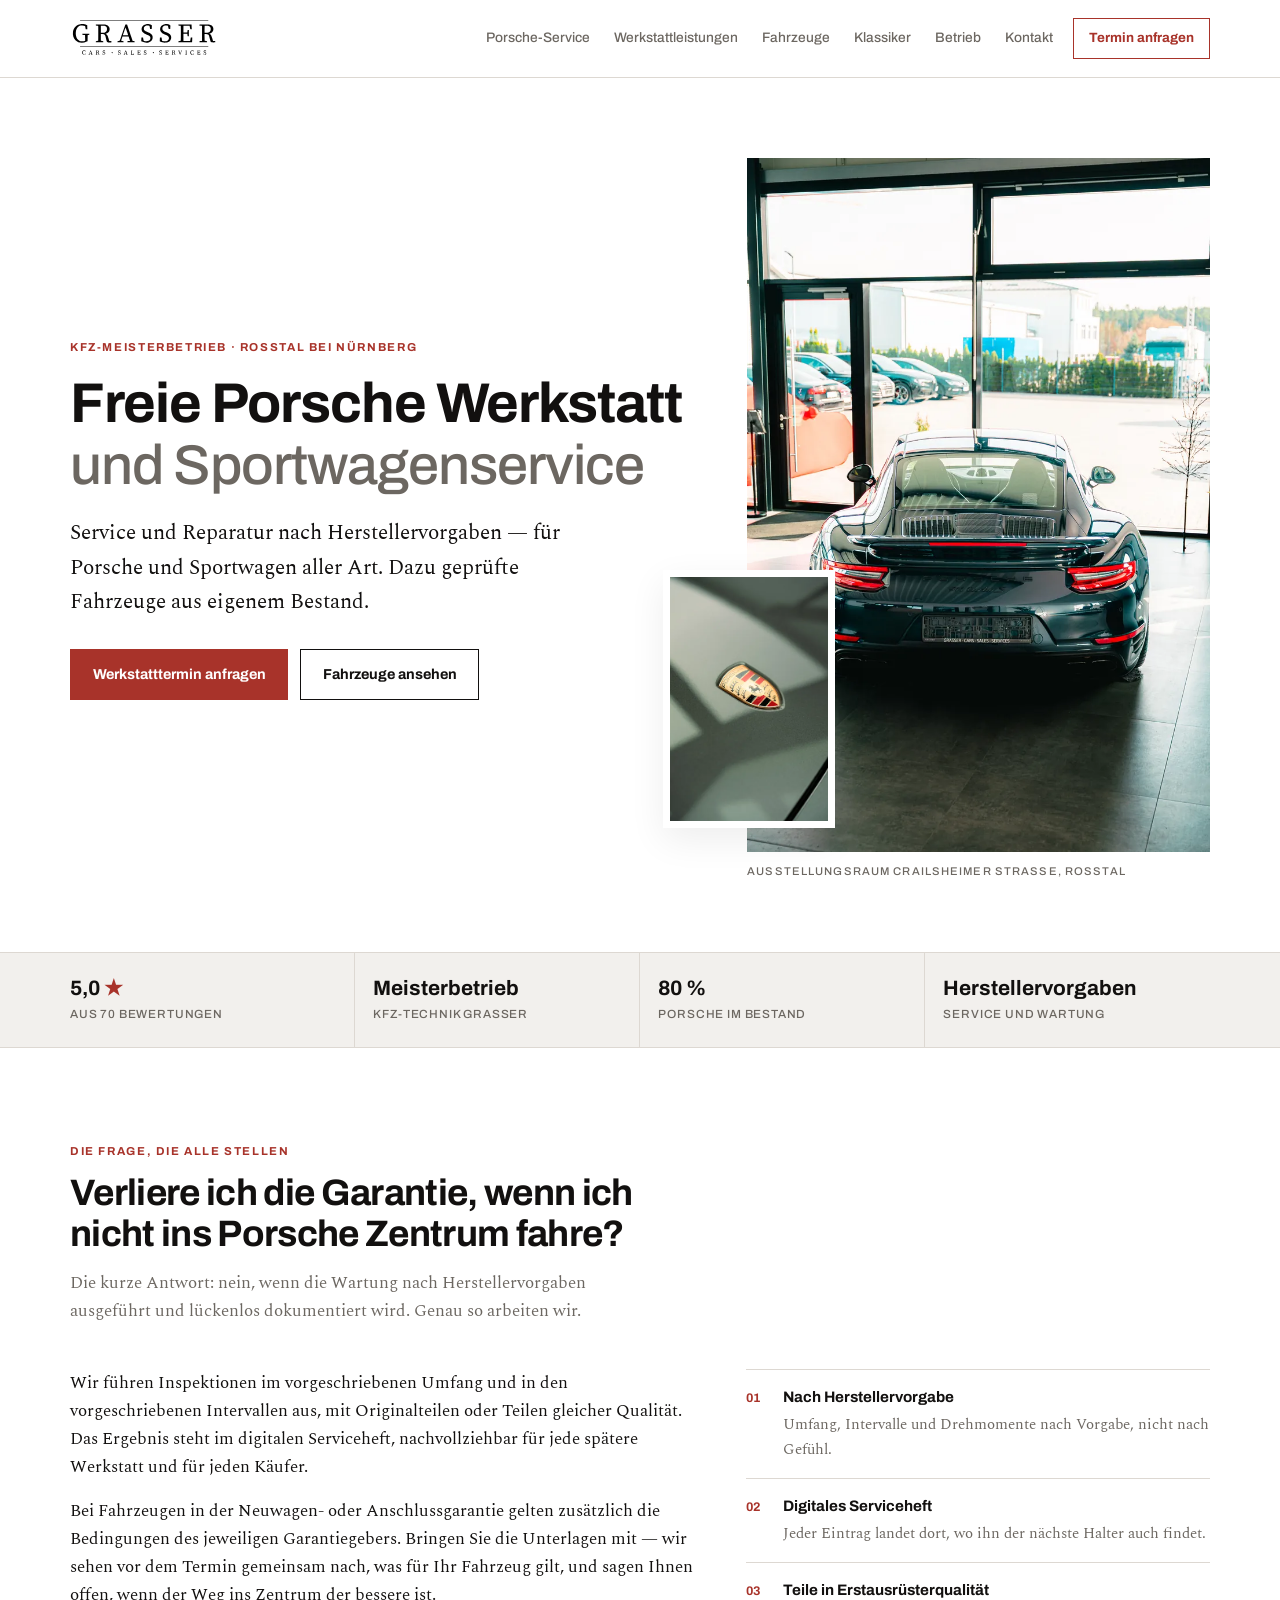
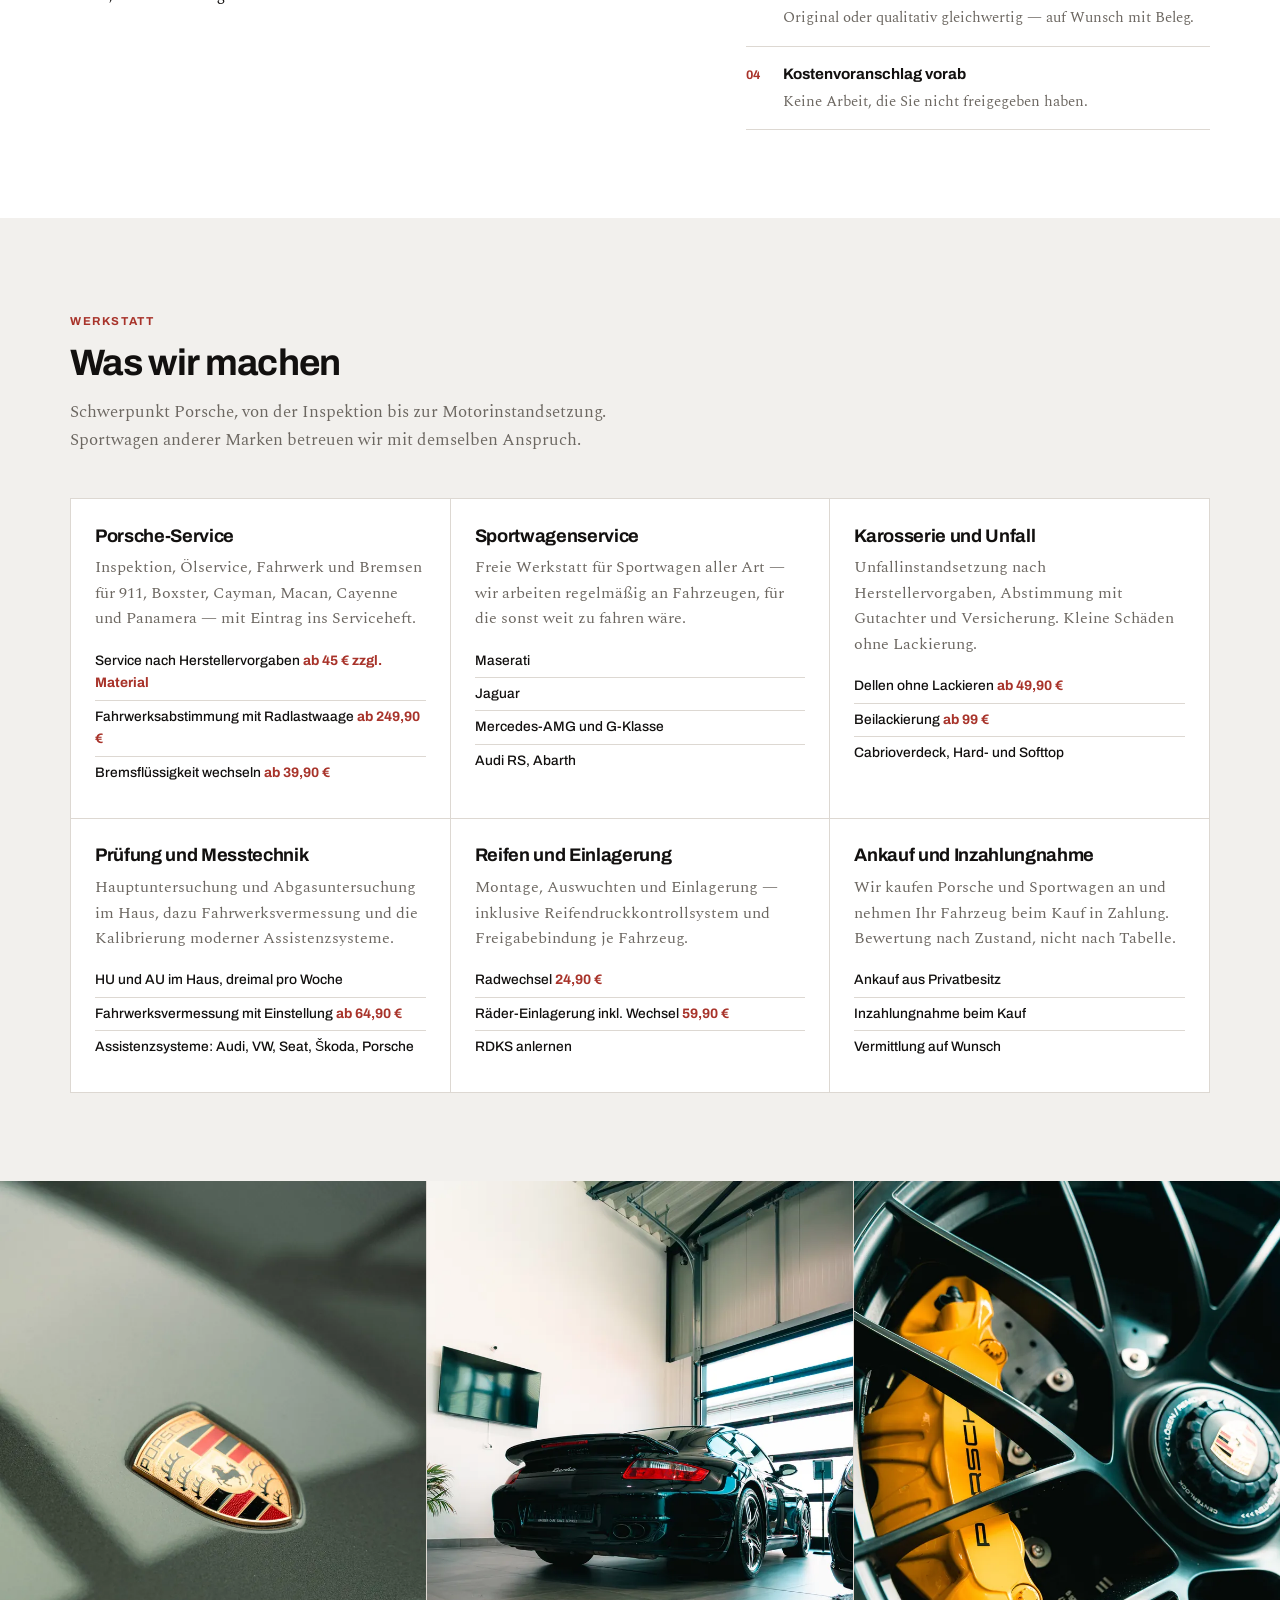
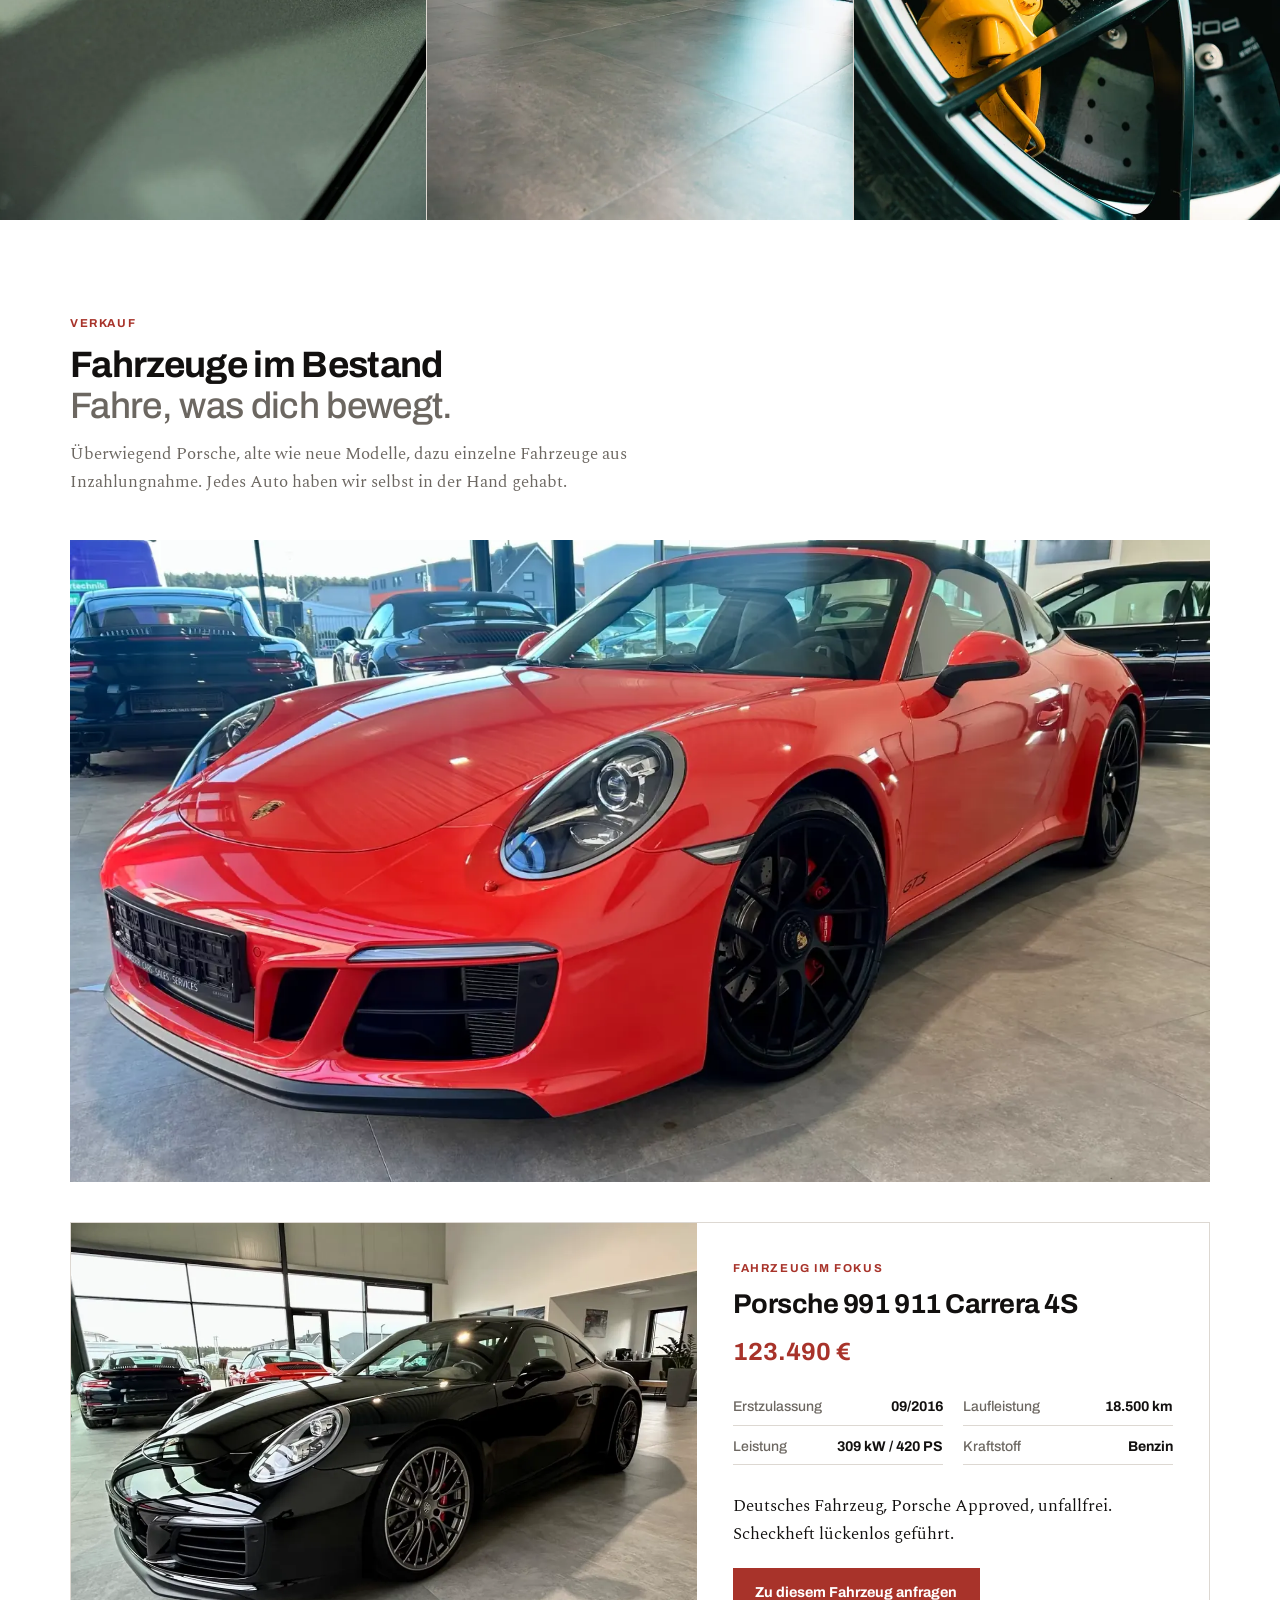
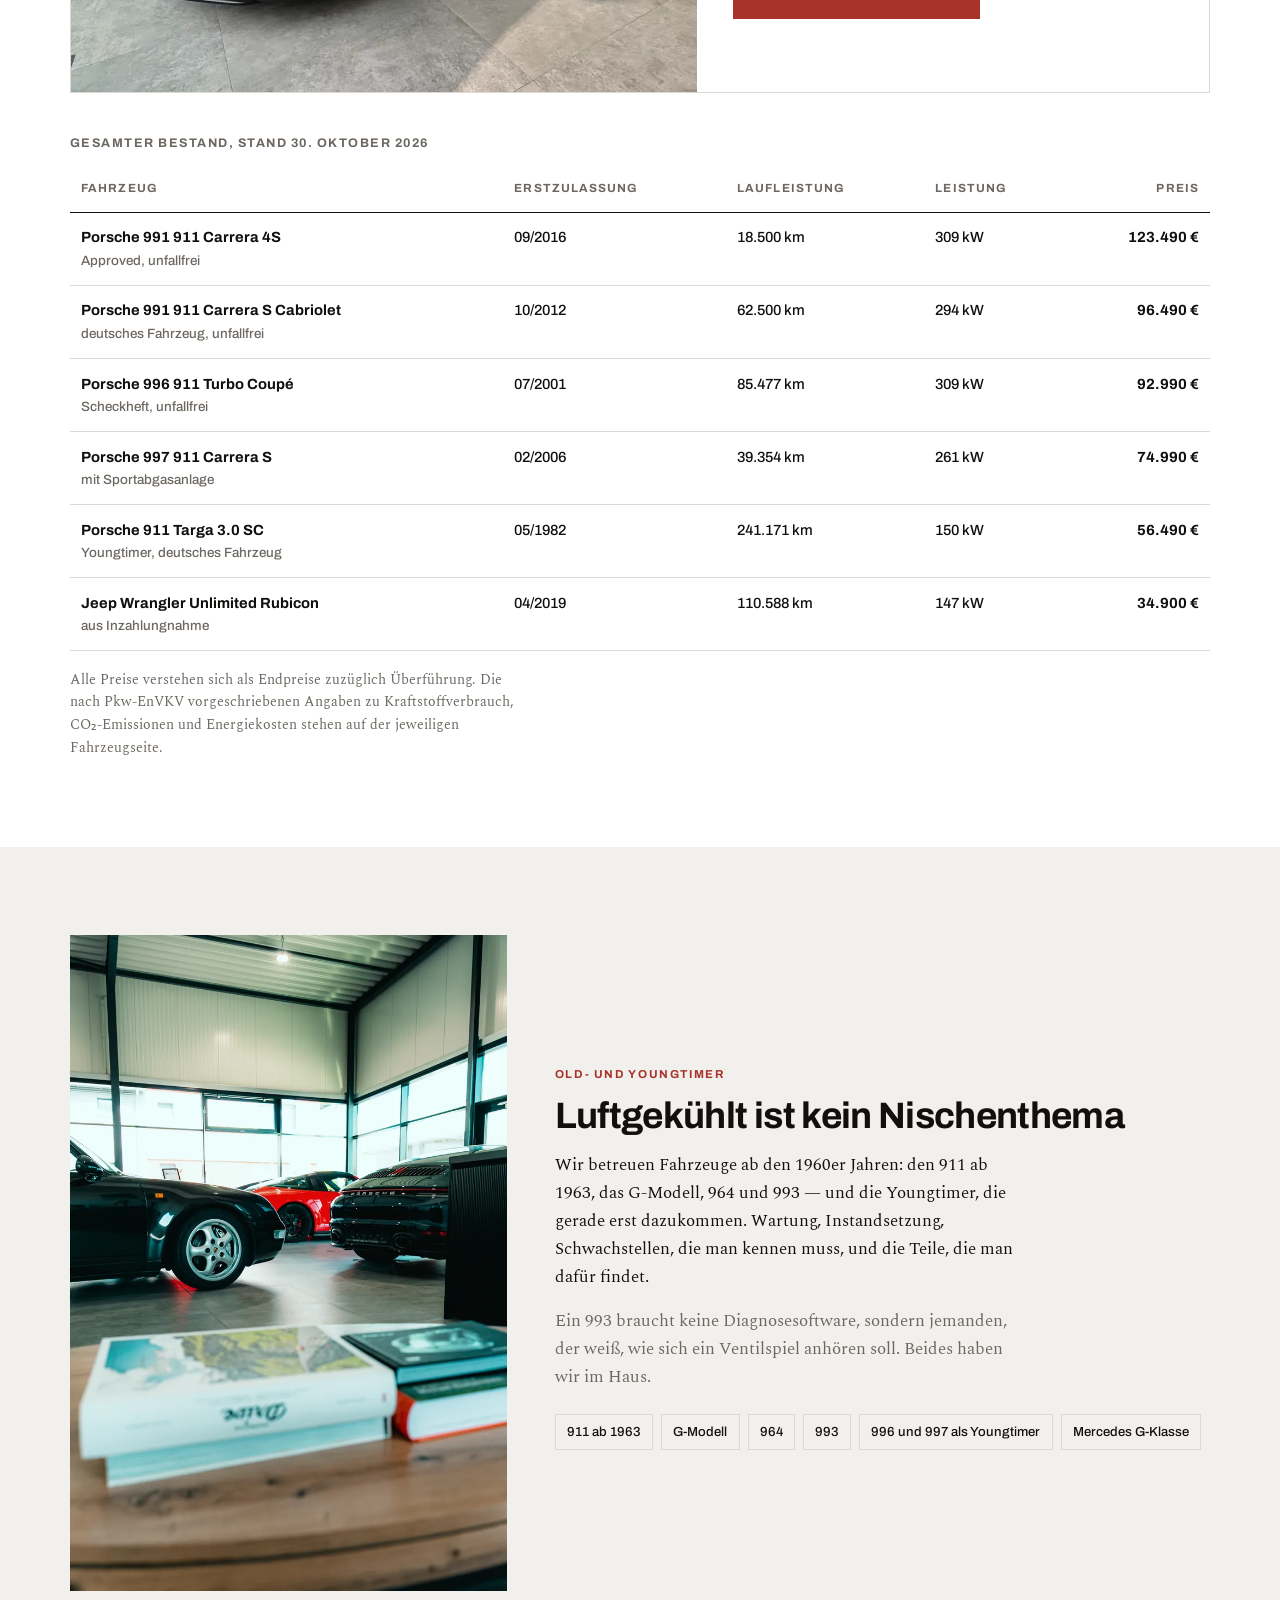
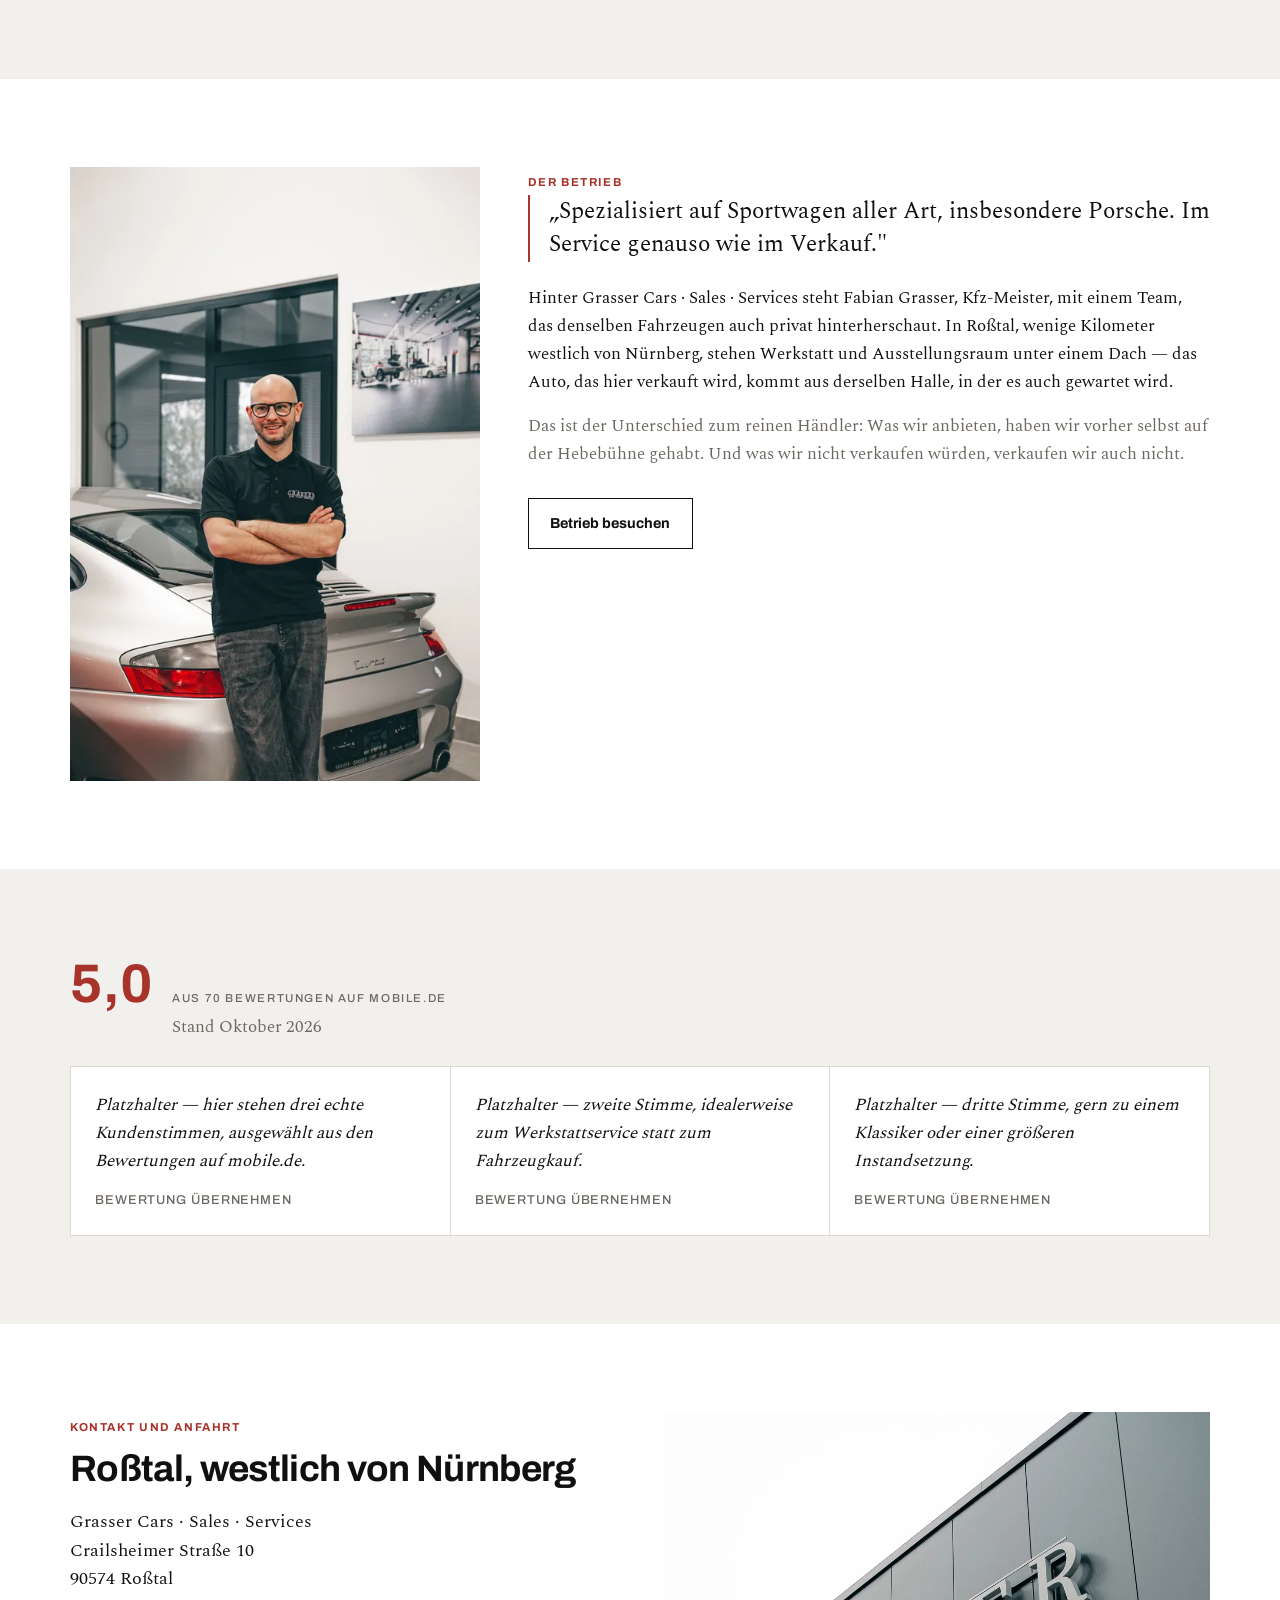
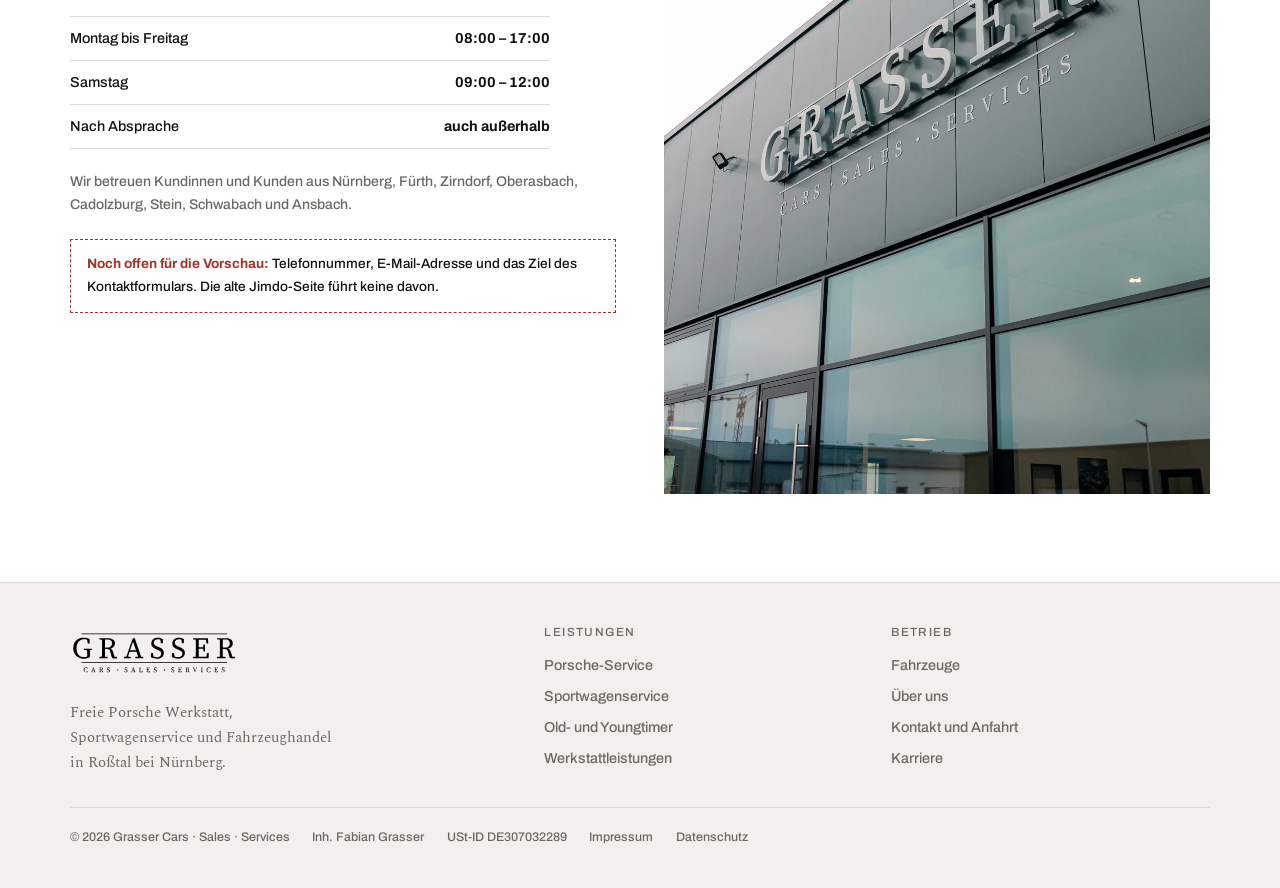
==== relaunch/index.html @ 21104ab7 "feat(relaunch): Startseite und Werkstattleistungen mit Fotos vom neuen Standort Erstmals versioniert" ====
<!doctype html>
<html lang="de">
<head>
<meta charset="utf-8">
<meta name="viewport" content="width=device-width, initial-scale=1, viewport-fit=cover">
<title>Freie Porsche Werkstatt &amp; Sportwagenservice in Roßtal bei Nürnberg | Grasser Cars</title>
<meta name="description" content="Freie Porsche Werkstatt und Sportwagenservice nach Herstellervorgaben in Roßtal bei Nürnberg. HU und AU im Haus, Fahrwerksabstimmung mit Radlastwaage, dazu Porsche aus eigenem Bestand.">
<link rel="canonical" href="https://www.kfz-grasser.de/">
<link rel="preload" as="image" href="img/porsche-911-showroom-tor-rosstal-1200.webp" imagesrcset="img/porsche-911-showroom-tor-rosstal-800.webp 800w, img/porsche-911-showroom-tor-rosstal-1200.webp 1200w" imagesizes="(max-width:899px) 100vw, 42vw" fetchpriority="high">
<meta property="og:type" content="website">
<meta property="og:locale" content="de_DE">
<meta property="og:url" content="https://www.kfz-grasser.de/">
<meta property="og:site_name" content="Grasser Cars · Sales · Services">
<meta property="og:title" content="Freie Porsche Werkstatt &amp; Sportwagenservice in Roßtal bei Nürnberg | Grasser Cars">
<meta property="og:description" content="Freie Porsche Werkstatt und Sportwagenservice nach Herstellervorgaben in Roßtal bei Nürnberg. HU und AU im Haus, Fahrwerksabstimmung mit Radlastwaage, dazu Porsche aus eigenem Bestand.">
<meta property="og:image" content="https://www.kfz-grasser.de/img/og-grasser-cars.jpg">
<meta property="og:image:width" content="1200">
<meta property="og:image:height" content="630">
<meta property="og:image:alt" content="Betriebsgebäude von Grasser Cars Sales Services in Roßtal bei Nürnberg">
<meta name="twitter:card" content="summary_large_image">
<meta name="theme-color" content="#12100F">
<link rel="stylesheet" href="assets/stil.css">
</head>
<body>


<a class="sprung" href="#start">Zum Inhalt springen</a>

<header class="kopf">
  <div class="innen">
    <a class="marke" href="#start" aria-label="Grasser Cars Sales Services, zum Seitenanfang">
      <img src="img/logo-grasser.svg" width="1708" height="632" alt="" aria-hidden="true">
    </a>
    <nav class="hauptnav" aria-label="Hauptnavigation">
      <a href="#porsche-service">Porsche-Service</a>
      <a href="werkstattleistungen.html">Werkstattleistungen</a>
      <a href="#fahrzeuge">Fahrzeuge</a>
      <a href="#klassiker">Klassiker</a>
      <a href="#betrieb">Betrieb</a>
      <a href="#kontakt">Kontakt</a>
    </nav>
    <a class="ruf" href="#kontakt">Termin anfragen</a>
  </div>
</header>

<main id="start">

  <section class="auftakt bahn">
    <div class="innen">
      <div class="auftakt-raster">
        <div class="auftakt-text">
          <span class="eyebrow">Kfz-Meisterbetrieb · Roßtal bei Nürnberg</span>
          <h1>Freie Porsche Werkstatt<span class="hell">und Sportwagenservice</span></h1>
          <p class="lede">Service und Reparatur nach Herstellervorgaben — für Porsche und Sportwagen aller Art. Dazu geprüfte Fahrzeuge aus eigenem Bestand.</p>
          <div class="cta-reihe">
            <a class="knopf" href="#kontakt">Werkstatttermin anfragen</a>
            <a class="knopf zweit" href="#fahrzeuge">Fahrzeuge ansehen</a>
          </div>
        </div>
        <figure class="auftakt-bild" style="margin:0">
          <img src="img/porsche-911-showroom-tor-rosstal-1200.webp"
               srcset="img/porsche-911-showroom-tor-rosstal-800.webp 800w, img/porsche-911-showroom-tor-rosstal-1200.webp 1200w"
               sizes="(max-width:899px) 100vw, 42vw" width="1200" height="1797" fetchpriority="high" decoding="async"
               alt="Schwarzer Porsche 911 im Ausstellungsraum von Grasser Cars in Roßtal, Blick durch das geöffnete Hallentor ins Freie">
          <img class="zweitbild" src="img/porsche-wappen-detail-400.webp" width="400" height="599" decoding="async"
               alt="Porsche Wappen auf der Motorhaube eines grauen Elfers">
          <figcaption class="bildnote">Ausstellungsraum Crailsheimer Straße, Roßtal</figcaption>
        </figure>
      </div>
    </div>
    <div class="leiste">
      <div class="innen">
        <div class="leiste-feld"><div class="leiste-wert zahl">5,0 <span class="stern" aria-hidden="true">★</span></div><div class="leiste-bez">aus 70 Bewertungen</div></div>
        <div class="leiste-feld"><div class="leiste-wert">Meister&shy;betrieb</div><div class="leiste-bez">Kfz-Technik Grasser</div></div>
        <div class="leiste-feld"><div class="leiste-wert zahl">80 %</div><div class="leiste-bez">Porsche im Bestand</div></div>
        <div class="leiste-feld"><div class="leiste-wert">Hersteller&shy;vorgaben</div><div class="leiste-bez">Service und Wartung</div></div>
      </div>
    </div>
  </section>

  <section class="block" id="porsche-service">
    <div class="innen">
      <div class="kopfzeile">
        <span class="eyebrow">Die Frage, die alle stellen</span>
        <h2>Verliere ich die Garantie, wenn ich nicht ins Porsche Zentrum fahre?</h2>
        <p>Die kurze Antwort: nein, wenn die Wartung nach Herstellervorgaben ausgeführt und lückenlos dokumentiert wird. Genau so arbeiten wir.</p>
      </div>
      <div class="garantie">
        <div class="garantie-text">
          <p>Wir führen Inspektionen im vorgeschriebenen Umfang und in den vorgeschriebenen Intervallen aus, mit Originalteilen oder Teilen gleicher Qualität. Das Ergebnis steht im digitalen Serviceheft, nachvollziehbar für jede spätere Werkstatt und für jeden Käufer.</p>
          <p>Bei Fahrzeugen in der Neuwagen- oder Anschlussgarantie gelten zusätzlich die Bedingungen des jeweiligen Garantiegebers. Bringen Sie die Unterlagen mit — wir sehen vor dem Termin gemeinsam nach, was für Ihr Fahrzeug gilt, und sagen Ihnen offen, wenn der Weg ins Zentrum der bessere ist.</p>
        </div>
        <ul class="beleg">
          <li><span class="nr">01</span><div><b>Nach Herstellervorgabe</b><p>Umfang, Intervalle und Drehmomente nach Vorgabe, nicht nach Gefühl.</p></div></li>
          <li><span class="nr">02</span><div><b>Digitales Serviceheft</b><p>Jeder Eintrag landet dort, wo ihn der nächste Halter auch findet.</p></div></li>
          <li><span class="nr">03</span><div><b>Teile in Erstausrüsterqualität</b><p>Original oder qualitativ gleichwertig — auf Wunsch mit Beleg.</p></div></li>
          <li><span class="nr">04</span><div><b>Kostenvoranschlag vorab</b><p>Keine Arbeit, die Sie nicht freigegeben haben.</p></div></li>
        </ul>
      </div>
    </div>
  </section>

  <section class="block warm" id="leistungen">
    <div class="innen">
      <div class="kopfzeile">
        <span class="eyebrow">Werkstatt</span>
        <h2>Was wir machen</h2>
        <p>Schwerpunkt Porsche, von der Inspektion bis zur Motorinstandsetzung. Sportwagen anderer Marken betreuen wir mit demselben Anspruch.</p>
      </div>
      <div class="leistungen">
        <article class="karte">
          <h3>Porsche-Service</h3>
          <p>Inspektion, Ölservice, Fahrwerk und Bremsen für 911, Boxster, Cayman, Macan, Cayenne und Panamera — mit Eintrag ins Serviceheft.</p>
          <ul>
            <li>Service nach Herstellervorgaben <span class="preis">ab 45 € zzgl. Material</span></li>
            <li>Fahrwerksabstimmung mit Radlastwaage <span class="preis">ab 249,90 €</span></li>
            <li>Bremsflüssigkeit wechseln <span class="preis">ab 39,90 €</span></li>
          </ul>
        </article>
        <article class="karte">
          <h3>Sportwagenservice</h3>
          <p>Freie Werkstatt für Sportwagen aller Art — wir arbeiten regelmäßig an Fahrzeugen, für die sonst weit zu fahren wäre.</p>
          <ul>
            <li>Maserati</li>
            <li>Jaguar</li>
            <li>Mercedes-AMG und G-Klasse</li>
            <li>Audi RS, Abarth</li>
          </ul>
        </article>
        <article class="karte">
          <h3>Karosserie und Unfall</h3>
          <p>Unfallinstandsetzung nach Herstellervorgaben, Abstimmung mit Gutachter und Versicherung. Kleine Schäden ohne Lackierung.</p>
          <ul>
            <li>Dellen ohne Lackieren <span class="preis">ab 49,90 €</span></li>
            <li>Beilackierung <span class="preis">ab 99 €</span></li>
            <li>Cabrioverdeck, Hard- und Softtop</li>
          </ul>
        </article>
        <article class="karte">
          <h3>Prüfung und Messtechnik</h3>
          <p>Hauptuntersuchung und Abgasuntersuchung im Haus, dazu Fahrwerksvermessung und die Kalibrierung moderner Assistenzsysteme.</p>
          <ul>
            <li>HU und AU im Haus, dreimal pro Woche</li>
            <li>Fahrwerksvermessung mit Einstellung <span class="preis">ab 64,90 €</span></li>
            <li>Assistenzsysteme: Audi, VW, Seat, Škoda, Porsche</li>
          </ul>
        </article>
        <article class="karte">
          <h3>Reifen und Einlagerung</h3>
          <p>Montage, Auswuchten und Einlagerung — inklusive Reifendruckkontrollsystem und Freigabebindung je Fahrzeug.</p>
          <ul>
            <li>Radwechsel <span class="preis">24,90 €</span></li>
            <li>Räder-Einlagerung inkl. Wechsel <span class="preis">59,90 €</span></li>
            <li>RDKS anlernen</li>
          </ul>
        </article>
        <article class="karte">
          <h3>Ankauf und Inzahlungnahme</h3>
          <p>Wir kaufen Porsche und Sportwagen an und nehmen Ihr Fahrzeug beim Kauf in Zahlung. Bewertung nach Zustand, nicht nach Tabelle.</p>
          <ul>
            <li>Ankauf aus Privatbesitz</li>
            <li>Inzahlungnahme beim Kauf</li>
            <li>Vermittlung auf Wunsch</li>
          </ul>
        </article>
      </div>
    </div>
  </section>

  <section class="bildband" aria-label="Eindrücke aus dem Betrieb">
    <figure>
      <img src="img/porsche-wappen-detail-800.webp"
           srcset="img/porsche-wappen-detail-400.webp 400w, img/porsche-wappen-detail-800.webp 800w"
           sizes="(max-width:760px) 100vw, 33vw" width="800" height="1198" loading="lazy" decoding="async"
           alt="Porsche Wappen auf der Motorhaube eines grauen Elfers">
    </figure>
    <figure class="mitte">
      <img src="img/porsche-997-turbo-halle-rosstal-800.webp"
           srcset="img/porsche-997-turbo-halle-rosstal-400.webp 400w, img/porsche-997-turbo-halle-rosstal-800.webp 800w"
           sizes="(max-width:760px) 100vw, 34vw" width="800" height="1198" loading="lazy" decoding="async"
           alt="Schwarzer Porsche 997 Turbo von hinten in der Halle von Grasser Cars in Roßtal">
    </figure>
    <figure>
      <img src="img/porsche-keramikbremse-zentralverschluss-800.webp"
           srcset="img/porsche-keramikbremse-zentralverschluss-400.webp 400w, img/porsche-keramikbremse-zentralverschluss-800.webp 800w"
           sizes="(max-width:760px) 100vw, 33vw" width="800" height="1198" loading="lazy" decoding="async"
           alt="Gelber Porsche Keramikbremssattel hinter einer Leichtmetallfelge mit Zentralverschluss">
    </figure>
  </section>

  <section class="block" id="fahrzeuge">
    <div class="innen">
      <div class="kopfzeile">
        <span class="eyebrow">Verkauf</span>
        <h2>Fahrzeuge im Bestand<span class="hell">Fahre, was dich bewegt.</span></h2>
        <p>Überwiegend Porsche, alte wie neue Modelle, dazu einzelne Fahrzeuge aus Inzahlungnahme. Jedes Auto haben wir selbst in der Hand gehabt.</p>
      </div>
      <figure class="fz-auftakt" style="margin:0">
        <img src="img/porsche-911-gts-showroom-rosstal-1600.webp"
             srcset="img/porsche-911-gts-showroom-rosstal-800.webp 800w, img/porsche-911-gts-showroom-rosstal-1600.webp 1600w"
             sizes="100vw" width="1600" height="1073" loading="lazy" decoding="async"
             alt="Indischroter Porsche 911 Targa GTS im Ausstellungsraum von Grasser Cars in Roßtal">
      </figure>

      <div class="fokus">
        <img src="img/porsche-991-carrera-4s-showroom-1200.webp"
             srcset="img/porsche-991-carrera-4s-showroom-600.webp 600w, img/porsche-991-carrera-4s-showroom-1200.webp 1200w"
             sizes="(max-width:859px) 100vw, 55vw" width="1200" height="947" loading="lazy" decoding="async"
             alt="Schwarzer Porsche 991 911 Carrera 4S im Ausstellungsraum">
        <div class="fokus-text">
          <span class="eyebrow">Fahrzeug im Fokus</span>
          <h3>Porsche 991 911 Carrera 4S</h3>
          <p class="fokus-preis zahl">123.490 €</p>
          <dl class="daten">
            <div><dt>Erstzulassung</dt><dd class="zahl">09/2016</dd></div>
            <div><dt>Laufleistung</dt><dd class="zahl">18.500 km</dd></div>
            <div><dt>Leistung</dt><dd class="zahl">309 kW / 420 PS</dd></div>
            <div><dt>Kraftstoff</dt><dd>Benzin</dd></div>
          </dl>
          <p>Deutsches Fahrzeug, Porsche Approved, unfallfrei. Scheckheft lückenlos geführt.</p>
          <div class="cta-reihe" style="margin-top:.5rem"><a class="knopf" href="#kontakt">Zu diesem Fahrzeug anfragen</a></div>
        </div>
      </div>

      <div class="tabelle-huelle">
        <table class="bestand">
          <caption>Gesamter Bestand, Stand 30. Oktober 2026</caption>
          <thead>
            <tr><th scope="col">Fahrzeug</th><th scope="col">Erstzulassung</th><th scope="col">Laufleistung</th><th scope="col">Leistung</th><th scope="col">Preis</th></tr>
          </thead>
          <tbody>
            <tr><td><span class="modell">Porsche 991 911 Carrera 4S</span><span class="zusatz">Approved, unfallfrei</span></td><td class="zahl">09/2016</td><td class="zahl">18.500 km</td><td class="zahl">309 kW</td><td class="zahl">123.490 €</td></tr>
            <tr><td><span class="modell">Porsche 991 911 Carrera S Cabriolet</span><span class="zusatz">deutsches Fahrzeug, unfallfrei</span></td><td class="zahl">10/2012</td><td class="zahl">62.500 km</td><td class="zahl">294 kW</td><td class="zahl">96.490 €</td></tr>
            <tr><td><span class="modell">Porsche 996 911 Turbo Coupé</span><span class="zusatz">Scheckheft, unfallfrei</span></td><td class="zahl">07/2001</td><td class="zahl">85.477 km</td><td class="zahl">309 kW</td><td class="zahl">92.990 €</td></tr>
            <tr><td><span class="modell">Porsche 997 911 Carrera S</span><span class="zusatz">mit Sportabgasanlage</span></td><td class="zahl">02/2006</td><td class="zahl">39.354 km</td><td class="zahl">261 kW</td><td class="zahl">74.990 €</td></tr>
            <tr><td><span class="modell">Porsche 911 Targa 3.0 SC</span><span class="zusatz">Youngtimer, deutsches Fahrzeug</span></td><td class="zahl">05/1982</td><td class="zahl">241.171 km</td><td class="zahl">150 kW</td><td class="zahl">56.490 €</td></tr>
            <tr><td><span class="modell">Jeep Wrangler Unlimited Rubicon</span><span class="zusatz">aus Inzahlungnahme</span></td><td class="zahl">04/2019</td><td class="zahl">110.588 km</td><td class="zahl">147 kW</td><td class="zahl">34.900 €</td></tr>
          </tbody>
        </table>
      </div>
      <p class="hinweis">Alle Preise verstehen sich als Endpreise zuzüglich Überführung. Die nach Pkw-EnVKV vorgeschriebenen Angaben zu Kraftstoffverbrauch, CO₂-Emissionen und Energiekosten stehen auf der jeweiligen Fahrzeugseite.</p>
    </div>
  </section>

  <section class="block warm" id="klassiker">
    <div class="innen">
      <div class="klassiker">
        <figure style="margin:0">
          <img src="img/porsche-964-showroom-klassiker-800.webp"
               srcset="img/porsche-964-showroom-klassiker-400.webp 400w, img/porsche-964-showroom-klassiker-800.webp 800w"
               sizes="(max-width:899px) 100vw, 34vw" width="800" height="1198" loading="lazy" decoding="async"
               alt="Luftgekühlter Porsche 911 der Baureihe 964 neben einem aktuellen 911 im Ausstellungsraum von Grasser Cars">
        </figure>
        <div>
          <span class="eyebrow">Old- und Youngtimer</span>
          <h2 style="font-size:clamp(1.6rem,3.4vw,2.3rem);margin-top:.55rem">Luftgekühlt ist kein Nischenthema</h2>
          <p style="margin-top:.9rem;max-width:52ch">Wir betreuen Fahrzeuge ab den 1960er Jahren: den 911 ab 1963, das G-Modell, 964 und 993 — und die Youngtimer, die gerade erst dazukommen. Wartung, Instandsetzung, Schwachstellen, die man kennen muss, und die Teile, die man dafür findet.</p>
          <p style="margin-top:1rem;color:var(--tinte-matt);max-width:52ch">Ein 993 braucht keine Diagnosesoftware, sondern jemanden, der weiß, wie sich ein Ventilspiel anhören soll. Beides haben wir im Haus.</p>
          <ul class="generationen">
            <li>911 ab 1963</li><li>G-Modell</li><li>964</li><li>993</li><li>996 und 997 als Youngtimer</li><li>Mercedes G-Klasse</li>
          </ul>
        </div>
      </div>
    </div>
  </section>

  <section class="block" id="betrieb">
    <div class="innen">
      <div class="betrieb">
        <figure style="margin:0">
          <img src="img/fabian-grasser-inhaber-rosstal-1067.webp"
               srcset="img/fabian-grasser-inhaber-rosstal-534.webp 534w, img/fabian-grasser-inhaber-rosstal-1067.webp 1067w"
               sizes="(max-width:899px) 100vw, 32vw" width="1067" height="1600" loading="lazy" decoding="async"
               alt="Fabian Grasser, Inhaber von Grasser Cars, im Ausstellungsraum in Roßtal vor einem silbernen Porsche 911 Turbo der Baureihe 996">
        </figure>
        <div class="betrieb-text">
          <span class="eyebrow">Der Betrieb</span>
          <blockquote class="zitat">„Spezialisiert auf Sportwagen aller Art, insbesondere Porsche. Im Service genauso wie im Verkauf."</blockquote>
          <p>Hinter Grasser Cars · Sales · Services steht Fabian Grasser, Kfz-Meister, mit einem Team, das denselben Fahrzeugen auch privat hinterherschaut. In Roßtal, wenige Kilometer westlich von Nürnberg, stehen Werkstatt und Ausstellungsraum unter einem Dach — das Auto, das hier verkauft wird, kommt aus derselben Halle, in der es auch gewartet wird.</p>
          <p>Das ist der Unterschied zum reinen Händler: Was wir anbieten, haben wir vorher selbst auf der Hebebühne gehabt. Und was wir nicht verkaufen würden, verkaufen wir auch nicht.</p>
          <div class="cta-reihe"><a class="knopf zweit" href="#kontakt">Betrieb besuchen</a></div>
        </div>
      </div>
    </div>
  </section>

  <section class="block warm" id="stimmen">
    <div class="innen">
      <div class="bewertung-kopf">
        <span class="gross zahl">5,0</span>
        <div>
          <div class="eyebrow still">aus 70 Bewertungen auf mobile.de</div>
          <p style="margin-top:.3rem;color:var(--tinte-matt)">Stand Oktober 2026</p>
        </div>
      </div>
      <div class="stimmen">
        <article class="stimme"><p>Platzhalter — hier stehen drei echte Kundenstimmen, ausgewählt aus den Bewertungen auf mobile.de.</p><p class="wer">Bewertung übernehmen</p></article>
        <article class="stimme"><p>Platzhalter — zweite Stimme, idealerweise zum Werkstattservice statt zum Fahrzeugkauf.</p><p class="wer">Bewertung übernehmen</p></article>
        <article class="stimme"><p>Platzhalter — dritte Stimme, gern zu einem Klassiker oder einer größeren Instandsetzung.</p><p class="wer">Bewertung übernehmen</p></article>
      </div>
    </div>
  </section>

  <section class="block" id="kontakt">
    <div class="innen">
      <div class="kontakt">
        <div>
          <span class="eyebrow">Kontakt und Anfahrt</span>
          <h2 style="font-size:clamp(1.6rem,3.4vw,2.3rem);margin:.55rem 0 1.2rem">Roßtal, westlich von Nürnberg</h2>
          <address class="adresse">
            Grasser Cars · Sales · Services<br>
            Crailsheimer Straße 10<br>
            90574 Roßtal
          </address>
          <ul class="zeiten">
            <li><span>Montag bis Freitag</span><span class="zahl">08:00 – 17:00</span></li>
            <li><span>Samstag</span><span class="zahl">09:00 – 12:00</span></li>
            <li><span>Nach Absprache</span><span>auch außerhalb</span></li>
          </ul>
          <p class="umkreis">Wir betreuen Kundinnen und Kunden aus Nürnberg, Fürth, Zirndorf, Oberasbach, Cadolzburg, Stein, Schwabach und Ansbach.</p>
          <div class="offen"><b>Noch offen für die Vorschau:</b> Telefonnummer, E-Mail-Adresse und das Ziel des Kontaktformulars. Die alte Jimdo-Seite führt keine davon.</div>
        </div>
        <figure style="margin:0">
          <img src="img/grasser-schriftzug-fassade-1067.webp"
               srcset="img/grasser-schriftzug-fassade-534.webp 534w, img/grasser-schriftzug-fassade-1067.webp 1067w"
               sizes="(max-width:899px) 100vw, 46vw" width="1067" height="1597" loading="lazy" decoding="async"
               alt="Schriftzug Grasser Cars Sales Services an der Fassade des Betriebsgebäudes in Roßtal">
        </figure>
      </div>
    </div>
  </section>

</main>

<footer class="fuss">
  <div class="innen">
    <div class="fuss-raster">
      <div>
        <img class="fuss-logo" src="img/logo-grasser.svg" width="1708" height="632" alt="Grasser Cars Sales Services">
        <p style="font-size:.95rem;color:var(--tinte-matt);max-width:34ch">Freie Porsche Werkstatt, Sportwagenservice und Fahrzeughandel in Roßtal bei Nürnberg.</p>
      </div>
      <nav aria-label="Leistungen">
        <p class="fuss-titel">Leistungen</p>
        <ul>
          <li><a href="#porsche-service">Porsche-Service</a></li>
          <li><a href="#leistungen">Sportwagenservice</a></li>
          <li><a href="#klassiker">Old- und Youngtimer</a></li>
          <li><a href="werkstattleistungen.html">Werkstattleistungen</a></li>
        </ul>
      </nav>
      <nav aria-label="Betrieb">
        <p class="fuss-titel">Betrieb</p>
        <ul>
          <li><a href="#fahrzeuge">Fahrzeuge</a></li>
          <li><a href="#betrieb">Über uns</a></li>
          <li><a href="#kontakt">Kontakt und Anfahrt</a></li>
          <li><a href="#kontakt">Karriere</a></li>
        </ul>
      </nav>
    </div>
    <div class="fuss-zeile">
      <span>© 2026 Grasser Cars · Sales · Services</span>
      <span>Inh. Fabian Grasser</span>
      <span>USt-ID DE307032289</span>
      <span>Impressum</span>
      <span>Datenschutz</span>
    </div>
  </div>
</footer>

<script type="application/ld+json">
{
  "@context": "https://schema.org",
  "@graph": [
    {
      "@type": ["AutoRepair", "AutoDealer"],
      "@id": "https://www.kfz-grasser.de/#betrieb",
      "name": "Grasser Cars · Sales · Services",
      "alternateName": ["Kfz-Technik Grasser", "Grasser Cars", "Grasser Automobile", "KFZ Grasser Roßtal"],
      "description": "Freie Porsche Werkstatt und Sportwagenservice nach Herstellervorgaben in Roßtal bei Nürnberg, mit Verkauf geprüfter Porsche und Sportwagen.",
      "url": "https://www.kfz-grasser.de/",
      "image": "https://www.kfz-grasser.de/img/grasser-gebaeude-rosstal-aussen-1600.webp",
      "logo": "https://www.kfz-grasser.de/img/logo-grasser.svg",
      "sameAs": [
        "https://home.mobile.de/KFZTECHNIKGRASSER"
      ],
      "founder": {"@type": "Person", "name": "Fabian Grasser"},
      "employee": {"@type": "Person", "name": "Fabian Grasser", "jobTitle": "Kfz-Meister und Inhaber"},
      "address": {
        "@type": "PostalAddress",
        "streetAddress": "Crailsheimer Straße 10",
        "postalCode": "90574",
        "addressLocality": "Roßtal",
        "addressRegion": "Bayern",
        "addressCountry": "DE"
      },
      "vatID": "DE307032289",
      "openingHoursSpecification": [
        {"@type": "OpeningHoursSpecification", "dayOfWeek": ["Monday","Tuesday","Wednesday","Thursday","Friday"], "opens": "08:00", "closes": "17:00"},
        {"@type": "OpeningHoursSpecification", "dayOfWeek": "Saturday", "opens": "09:00", "closes": "12:00"}
      ],
      "areaServed": [
        {"@type": "City", "name": "Nürnberg"},
        {"@type": "City", "name": "Fürth"},
        {"@type": "City", "name": "Zirndorf"},
        {"@type": "City", "name": "Oberasbach"},
        {"@type": "City", "name": "Cadolzburg"},
        {"@type": "City", "name": "Stein"},
        {"@type": "City", "name": "Schwabach"},
        {"@type": "City", "name": "Ansbach"}
      ],
      "brand": [
        {"@type": "Brand", "name": "Porsche"},
        {"@type": "Brand", "name": "Maserati"},
        {"@type": "Brand", "name": "Jaguar"},
        {"@type": "Brand", "name": "Mercedes-AMG"},
        {"@type": "Brand", "name": "Abarth"}
      ],
      "aggregateRating": {
        "@type": "AggregateRating",
        "ratingValue": "5.0",
        "reviewCount": "70",
        "bestRating": "5"
      },
      "hasOfferCatalog": {
        "@type": "OfferCatalog",
        "name": "Werkstattleistungen",
        "itemListElement": [
          {"@type": "Offer", "itemOffered": {"@type": "Service", "name": "Service nach Herstellervorgaben inklusive Wartungsliste"}, "price": "45.00", "priceCurrency": "EUR", "description": "Startpreis zuzüglich Material"},
          {"@type": "Offer", "itemOffered": {"@type": "Service", "name": "Fahrwerksabstimmung mit Radlastwaage für Sportwagen"}, "price": "249.90", "priceCurrency": "EUR"},
          {"@type": "Offer", "itemOffered": {"@type": "Service", "name": "Fahrwerksvermessung mit Einstellung"}, "price": "64.90", "priceCurrency": "EUR"},
          {"@type": "Offer", "itemOffered": {"@type": "Service", "name": "Bremsflüssigkeitswechsel"}, "price": "39.90", "priceCurrency": "EUR"},
          {"@type": "Offer", "itemOffered": {"@type": "Service", "name": "Radwechsel"}, "price": "24.90", "priceCurrency": "EUR"},
          {"@type": "Offer", "itemOffered": {"@type": "Service", "name": "Rädereinlagerung inklusive Wechsel"}, "price": "59.90", "priceCurrency": "EUR"},
          {"@type": "Offer", "itemOffered": {"@type": "Service", "name": "Smart Repair, Dellen ohne Lackieren"}, "price": "49.90", "priceCurrency": "EUR"},
          {"@type": "Offer", "itemOffered": {"@type": "Service", "name": "Zahnriemenwechsel"}, "price": "174.90", "priceCurrency": "EUR", "description": "Startpreis zuzüglich Material"},
          {"@type": "Offer", "itemOffered": {"@type": "Service", "name": "Hauptuntersuchung und Abgasuntersuchung im Haus"}},
          {"@type": "Offer", "itemOffered": {"@type": "Service", "name": "Kalibrierung der Fahrerassistenzsysteme für Audi, VW, Seat, Skoda und Porsche"}},
          {"@type": "Offer", "itemOffered": {"@type": "Service", "name": "Unfallinstandsetzung nach Herstellervorgaben"}}
        ]
      }
    },
    {
      "@type": "FAQPage",
      "@id": "https://www.kfz-grasser.de/#faq",
      "mainEntity": [
        {
          "@type": "Question",
          "name": "Verliere ich die Garantie, wenn ich meinen Porsche in einer freien Werkstatt warten lasse?",
          "acceptedAnswer": {
            "@type": "Answer",
            "text": "Nein, sofern die Wartung im vorgeschriebenen Umfang und Intervall nach Herstellervorgaben ausgeführt, mit Originalteilen oder Teilen gleicher Qualität durchgeführt und lückenlos dokumentiert wird. Für Fahrzeuge in der Neuwagen- oder Anschlussgarantie gelten zusätzlich die Bedingungen des jeweiligen Garantiegebers, die wir vor dem Termin gemeinsam prüfen."
          }
        },
        {
          "@type": "Question",
          "name": "Was kostet ein Service nach Herstellervorgaben?",
          "acceptedAnswer": {
            "@type": "Answer",
            "text": "Der Service nach Herstellervorgaben inklusive Wartungsliste beginnt bei 45 Euro zuzüglich Material. Der tatsächliche Umfang richtet sich nach Modell, Baujahr und Laufleistung und wird vor Beginn als Kostenvoranschlag mitgeteilt. Für Sportwagen kommt auf Wunsch die Fahrwerksabstimmung mit Radlastwaage ab 249,90 Euro dazu."
          }
        },
        {
          "@type": "Question",
          "name": "Betreut Grasser auch luftgekühlte Porsche und Youngtimer?",
          "acceptedAnswer": {
            "@type": "Answer",
            "text": "Ja. Wir betreuen Fahrzeuge ab den 1960er Jahren, darunter den 911 ab 1963, das G-Modell sowie 964 und 993, dazu Youngtimer wie 996 und 997."
          }
        },
        {
          "@type": "Question",
          "name": "Welche Marken außer Porsche werden in der Werkstatt betreut?",
          "acceptedAnswer": {
            "@type": "Answer",
            "text": "Neben Porsche betreuen wir Sportwagen und Fahrzeuge anderer Marken, unter anderem Maserati, Jaguar, Mercedes-AMG und die Mercedes G-Klasse, Audi RS und Abarth."
          }
        }
      ]
    }
  ]
}
</script>

</body>
</html>
---- relaunch/assets/stil.css ----
html,:root{padding:0}

@font-face{font-family:'Archivo';font-style:normal;font-weight:500;font-display:swap;src:url([data-uri]) format('woff2')}
@font-face{font-family:'Archivo';font-style:normal;font-weight:700;font-display:swap;src:url([data-uri]) format('woff2')}
@font-face{font-family:'Spectral';font-style:normal;font-weight:400;font-display:swap;src:url([data-uri]) format('woff2')}
@font-face{font-family:'Spectral';font-style:normal;font-weight:600;font-display:swap;src:url([data-uri]) format('woff2')}

/* Richtung A „Tageslicht": heller Papiergrund, Haarlinien-Raster, breiter
   Weißraum, das Fahrzeug im Licht. Indischrot nur als Akzent, aus dem 911 GTS. */
:root{
  --papier:#FFFFFF;
  --papier-warm:#F2F0ED;
  --tinte:#12100F;
  --tinte-matt:#6C6761;
  --indischrot:#A8332A;
  --petrol:#3B595C;
  --linie:#DDD8D2;
  --schatten:rgba(18,16,15,.07);
  --serif:'Spectral',Georgia,'Times New Roman',serif;
  --grotesk:'Archivo','Helvetica Neue',Arial,sans-serif;
  --mass:66ch;
  --rand:max(20px,env(safe-area-inset-left,0px));
  --rand-r:max(20px,env(safe-area-inset-right,0px));
}
@media (prefers-color-scheme:dark){
  :root:not([data-theme="light"]){
    --papier:#131110;
    --papier-warm:#1B1917;
    --tinte:#F4F2EF;
    --tinte-matt:#A49E96;
    --indischrot:#D4564A;
    --petrol:#6E9A9E;
    --linie:#302C29;
    --schatten:rgba(0,0,0,.4);
    color-scheme:dark;
  }
}
:root[data-theme="dark"]{
  --papier:#131110;
  --papier-warm:#1B1917;
  --tinte:#F4F2EF;
  --tinte-matt:#A49E96;
  --indischrot:#D4564A;
  --petrol:#6E9A9E;
  --linie:#302C29;
  --schatten:rgba(0,0,0,.4);
  color-scheme:dark;
}

*{box-sizing:border-box}
body{
  margin:0;background:var(--papier);color:var(--tinte);
  font-family:var(--serif);font-size:1.0625rem;line-height:1.65;
  -webkit-font-smoothing:antialiased;
}
body::before{content:"";position:fixed;inset:0 0 auto;height:env(safe-area-inset-top,0px);z-index:30;background:var(--papier)}
img{max-width:100%;display:block;height:auto}
a{color:inherit}
h1,h2,h3,h4{font-family:var(--grotesk);font-weight:700;line-height:1.1;letter-spacing:-.018em;text-wrap:balance;margin:0}
p{margin:0}
.bahn{width:100%}
.innen{max-width:1180px;margin:0 auto;padding-left:var(--rand);padding-right:var(--rand-r)}
.eyebrow{font-family:var(--grotesk);font-weight:600;font-size:.72rem;letter-spacing:.14em;text-transform:uppercase;color:var(--indischrot)}
.eyebrow.still{font-weight:500;color:var(--tinte-matt)}
.zahl{font-variant-numeric:tabular-nums}

/* ---------- Kopf ---------- */
.kopf{position:sticky;top:env(safe-area-inset-top,0px);z-index:25;background:color-mix(in srgb,var(--papier) 92%,transparent);backdrop-filter:blur(10px);border-bottom:1px solid var(--linie)}
.kopf .innen{display:flex;align-items:center;gap:1.25rem;padding-block:.7rem;min-height:60px}
.marke{display:flex;align-items:center;gap:.7rem;text-decoration:none;flex:0 0 auto}
.marke img{width:148px;height:auto}
.fuss-logo{width:168px;height:auto;margin-bottom:.9rem}
@media (prefers-color-scheme:dark){:root:not([data-theme="light"]) .marke img,:root:not([data-theme="light"]) .fuss-logo{filter:invert(1)}}
:root[data-theme="dark"] .marke img,:root[data-theme="dark"] .fuss-logo{filter:invert(1)}
.marke .sr{position:absolute;width:1px;height:1px;overflow:hidden;clip:rect(0 0 0 0);white-space:nowrap}
.hauptnav{margin-left:auto;display:flex;gap:1.5rem;font-family:var(--grotesk);font-weight:500;font-size:.86rem}
.hauptnav a{text-decoration:none;color:var(--tinte-matt);padding-block:.3rem;border-bottom:1.5px solid transparent}
.hauptnav a:hover,.hauptnav a:focus-visible{color:var(--tinte);border-bottom-color:var(--indischrot)}
.ruf{font-family:var(--grotesk);font-weight:600;font-size:.84rem;text-decoration:none;color:var(--indischrot);border:1.5px solid var(--indischrot);padding:.5rem .95rem;white-space:nowrap}
.ruf:hover,.ruf:focus-visible{background:var(--indischrot);color:var(--papier)}
@media (max-width:860px){.hauptnav{display:none}}

/* ---------- Auftakt ---------- */
.auftakt .innen{padding-block:clamp(2.5rem,7vw,5rem) 0}
.auftakt-raster{display:grid;gap:clamp(1.75rem,4vw,3.5rem);grid-template-columns:minmax(0,1fr)}
@media (min-width:900px){.auftakt-raster{grid-template-columns:minmax(0,1.15fr) minmax(0,.85fr);align-items:center}}
h1{font-size:clamp(2.05rem,5.2vw,3.5rem)}
h1 .hell,h2 .hell{display:block;font-weight:500;color:var(--tinte-matt)}
.lede{font-size:clamp(1.1rem,2vw,1.3rem);max-width:46ch;margin-top:1.25rem;color:var(--tinte)}
.auftakt-text .eyebrow{margin-bottom:1rem;display:block}
.cta-reihe{display:flex;flex-wrap:wrap;gap:.75rem;margin-top:1.85rem}
.knopf{font-family:var(--grotesk);font-weight:600;font-size:.9rem;text-decoration:none;padding:.8rem 1.35rem;border:1.5px solid var(--indischrot);background:var(--indischrot);color:var(--papier)}
.knopf:hover,.knopf:focus-visible{background:transparent;color:var(--indischrot)}
.knopf.zweit{background:transparent;color:var(--tinte);border-color:var(--tinte)}
.knopf.zweit:hover,.knopf.zweit:focus-visible{background:var(--tinte);color:var(--papier)}
.auftakt-bild{position:relative}
.auftakt-bild img.zweitbild{display:none}
@media (min-width:900px){
  .auftakt-bild{overflow:visible}
  .auftakt-bild img.zweitbild{display:block;position:absolute;left:-84px;bottom:52px;width:172px;height:258px;object-fit:cover;border:7px solid var(--papier);box-shadow:0 12px 34px var(--schatten);z-index:2}
}
.auftakt-bild img{width:100%;aspect-ratio:2/3;object-fit:cover;max-width:100%}
@media (max-width:899px){.auftakt-bild img{aspect-ratio:4/5}}
.bildnote{font-family:var(--grotesk);font-size:.7rem;letter-spacing:.1em;text-transform:uppercase;color:var(--tinte-matt);margin-top:.6rem}

/* ---------- Vertrauensleiste ---------- */
.leiste{border-top:1px solid var(--linie);border-bottom:1px solid var(--linie);margin-top:clamp(2.5rem,6vw,4.5rem);background:var(--papier-warm)}
.leiste .innen{display:grid;gap:0;grid-template-columns:repeat(2,minmax(0,1fr));padding-block:0}
@media (min-width:820px){.leiste .innen{grid-template-columns:repeat(4,minmax(0,1fr))}}
.leiste-feld{padding:1.4rem 1.15rem 1.4rem 0;border-right:1px solid var(--linie)}
.leiste-feld:nth-child(2n){border-right:0;padding-left:1.15rem;padding-right:0}
@media (min-width:820px){
  .leiste-feld{border-right:1px solid var(--linie);padding-left:1.15rem}
  .leiste-feld:first-child{padding-left:0}
  .leiste-feld:nth-child(2n){border-right:1px solid var(--linie);padding-right:1.15rem}
  .leiste-feld:last-child{border-right:0;padding-right:0}
}
.leiste-feld:nth-child(-n+2){border-bottom:1px solid var(--linie)}
@media (min-width:820px){.leiste-feld:nth-child(-n+2){border-bottom:0}}
.leiste-wert{font-family:var(--grotesk);font-weight:700;font-size:1.3rem;line-height:1.2}
.leiste-wert .stern{color:var(--indischrot)}
.leiste-bez{font-family:var(--grotesk);font-size:.74rem;letter-spacing:.07em;text-transform:uppercase;color:var(--tinte-matt);margin-top:.3rem}

/* ---------- Abschnitte ---------- */
section{scroll-margin-top:84px}
.block .innen{padding-block:clamp(3rem,8vw,5.5rem)}
.block.warm{background:var(--papier-warm)}
.kopfzeile{max-width:var(--mass);margin-bottom:clamp(1.75rem,4vw,2.75rem)}
.kopfzeile h2{font-size:clamp(1.6rem,3.4vw,2.3rem);margin-top:.55rem}
.kopfzeile p{margin-top:.9rem;color:var(--tinte-matt)}

/* Garantie */
.garantie{display:grid;gap:clamp(1.5rem,4vw,3rem);grid-template-columns:minmax(0,1fr)}
@media (min-width:900px){.garantie{grid-template-columns:minmax(0,1.15fr) minmax(0,.85fr)}}
.garantie-text p + p{margin-top:1rem}
.beleg{list-style:none;padding:0;margin:0;border-top:1px solid var(--linie)}
.beleg li{border-bottom:1px solid var(--linie);padding:.95rem 0;display:grid;grid-template-columns:1.6rem 1fr;gap:.75rem;align-items:start}
.beleg b{font-family:var(--grotesk);font-weight:600;font-size:.95rem;display:block}
.beleg span.nr{font-family:var(--grotesk);font-weight:700;font-size:.78rem;color:var(--indischrot);padding-top:.22rem}
.beleg p{color:var(--tinte-matt);font-size:.95rem;margin-top:.15rem}

/* Leistungen */
.leistungen{display:grid;gap:1px;background:var(--linie);border:1px solid var(--linie);grid-template-columns:minmax(0,1fr)}
@media (min-width:680px){.leistungen{grid-template-columns:repeat(2,minmax(0,1fr))}}
@media (min-width:1000px){.leistungen{grid-template-columns:repeat(3,minmax(0,1fr))}}
.karte{background:var(--papier);padding:1.65rem 1.5rem 1.8rem;min-width:0;display:flex;flex-direction:column;gap:.6rem}
.karte h3{font-size:1.14rem}
.karte p{color:var(--tinte-matt);font-size:.97rem}
.karte ul{list-style:none;margin:.2rem 0 0;padding:0;font-family:var(--grotesk);font-size:.86rem;color:var(--tinte)}
.karte li{padding:.3rem 0;border-top:1px solid var(--linie)}
.karte li:first-child{border-top:0}
.preis{color:var(--indischrot);font-weight:600}

/* Bildband */
.bildband{display:grid;grid-template-columns:repeat(3,minmax(0,1fr));gap:1px;background:var(--linie)}
.bildband figure{margin:0;background:var(--papier);min-width:0}
.bildband img{width:100%;aspect-ratio:2/3;object-fit:cover}
@media (max-width:760px){
  .bildband{grid-template-columns:minmax(0,1fr)}
  .bildband figure:not(.mitte){display:none}
  .bildband img{aspect-ratio:4/5}
}

/* Fahrzeuge */
.fz-auftakt img,.werkband img{width:100%;aspect-ratio:16/9;object-fit:cover;object-position:center 50%}
.fokus{display:grid;gap:0;grid-template-columns:minmax(0,1fr);border:1px solid var(--linie);margin-top:clamp(1.75rem,4vw,2.5rem)}
@media (min-width:860px){.fokus{grid-template-columns:minmax(0,1.1fr) minmax(0,.9fr)}}
.fokus img{width:100%;height:100%;object-fit:cover;aspect-ratio:4/3}
.fokus-text{padding:clamp(1.5rem,3vw,2.25rem);display:flex;flex-direction:column;gap:.75rem;min-width:0}
.fokus-text h3{font-size:clamp(1.3rem,2.6vw,1.7rem)}
.fokus-preis{font-family:var(--grotesk);font-weight:700;font-size:1.55rem;color:var(--indischrot)}
.daten{display:grid;grid-template-columns:repeat(2,minmax(0,1fr));gap:.1rem 1.25rem;margin-top:.25rem;font-family:var(--grotesk);font-size:.88rem}
.daten div{display:flex;justify-content:space-between;gap:.5rem;padding:.42rem 0;border-bottom:1px solid var(--linie)}
.daten dt{color:var(--tinte-matt)}
.daten dd{margin:0;font-weight:600}
.bestand{width:100%;border-collapse:collapse;margin-top:clamp(1.75rem,4vw,2.5rem);font-family:var(--grotesk);font-size:.92rem}
.bestand caption{text-align:left;font-family:var(--grotesk);font-weight:600;font-size:.78rem;letter-spacing:.12em;text-transform:uppercase;color:var(--tinte-matt);padding-bottom:.8rem}
.bestand th,.bestand td{text-align:left;padding:.8rem .7rem;border-bottom:1px solid var(--linie);vertical-align:top}
.bestand th{font-weight:600;font-size:.74rem;letter-spacing:.09em;text-transform:uppercase;color:var(--tinte-matt);border-bottom:1px solid var(--tinte)}
.bestand td:last-child,.bestand th:last-child{text-align:right;white-space:nowrap;font-weight:700}
.bestand tbody tr:hover{background:var(--papier-warm)}
.bestand .modell{font-weight:600;color:var(--tinte)}
.bestand .zusatz{display:block;font-weight:400;color:var(--tinte-matt);font-size:.84rem}
.tabelle-huelle{overflow-x:auto}
.hinweis{font-size:.86rem;color:var(--tinte-matt);margin-top:1.1rem;max-width:var(--mass)}

/* Klassiker */
.klassiker{display:grid;gap:clamp(1.5rem,4vw,3rem);grid-template-columns:minmax(0,1fr);align-items:center}
@media (min-width:900px){.klassiker{grid-template-columns:minmax(0,.8fr) minmax(0,1.2fr)}}
.klassiker img{width:100%;aspect-ratio:2/3;object-fit:cover}
.generationen{display:flex;flex-wrap:wrap;gap:.5rem;margin-top:1.4rem;padding:0;list-style:none}
.generationen li{font-family:var(--grotesk);font-size:.82rem;font-weight:500;border:1px solid var(--linie);padding:.38rem .7rem}

/* Betrieb */
.betrieb{display:grid;gap:clamp(1.5rem,4vw,3rem);grid-template-columns:minmax(0,1fr)}
@media (min-width:900px){.betrieb{grid-template-columns:minmax(0,.75fr) minmax(0,1.25fr)}}
.betrieb img{width:100%;aspect-ratio:2/3;object-fit:cover}
.zitat{font-size:clamp(1.15rem,2.4vw,1.45rem);line-height:1.45;border-left:2px solid var(--indischrot);padding-left:1.2rem;margin:0 0 1.4rem}
.betrieb-text p + p{margin-top:1rem;color:var(--tinte-matt)}

/* Bewertungen */
.bewertung-kopf{display:flex;flex-wrap:wrap;align-items:baseline;gap:.6rem 1.2rem;margin-bottom:1.6rem}
.bewertung-kopf .gross{font-family:var(--grotesk);font-weight:700;font-size:clamp(2.4rem,6vw,3.4rem);line-height:1;color:var(--indischrot)}
.stimmen{display:grid;gap:1px;background:var(--linie);border:1px solid var(--linie);grid-template-columns:minmax(0,1fr)}
@media (min-width:760px){.stimmen{grid-template-columns:repeat(3,minmax(0,1fr))}}
.stimme{background:var(--papier);padding:1.5rem;min-width:0}
.stimme p{font-style:italic}
.stimme .wer{font-family:var(--grotesk);font-style:normal;font-size:.8rem;letter-spacing:.07em;text-transform:uppercase;color:var(--tinte-matt);margin-top:.9rem}

/* Kontakt */
.kontakt{display:grid;gap:clamp(1.5rem,4vw,3rem);grid-template-columns:minmax(0,1fr)}
@media (min-width:900px){.kontakt{grid-template-columns:minmax(0,1fr) minmax(0,1fr)}}
.kontakt img{width:100%;aspect-ratio:4/5;object-fit:cover}
.adresse{font-style:normal;font-size:1.15rem;line-height:1.55}
.zeiten{list-style:none;padding:0;margin:1.4rem 0 0;border-top:1px solid var(--linie);max-width:30rem}
.zeiten li{display:flex;justify-content:space-between;gap:1rem;padding:.6rem 0;border-bottom:1px solid var(--linie);font-family:var(--grotesk);font-size:.9rem}
.zeiten li span:last-child{font-weight:600}
.umkreis{font-family:var(--grotesk);font-size:.88rem;color:var(--tinte-matt);margin-top:1.3rem}
.offen{border:1.5px dashed var(--indischrot);padding:.85rem 1rem;margin-top:1.4rem;font-family:var(--grotesk);font-size:.85rem;color:var(--tinte)}
.offen b{color:var(--indischrot)}

/* Fuß */
.fuss{border-top:1px solid var(--linie);background:var(--papier-warm)}
.fuss .innen{padding-block:2.5rem}
.fuss-raster{display:grid;gap:1.75rem;grid-template-columns:minmax(0,1fr)}
@media (min-width:760px){.fuss-raster{grid-template-columns:1.4fr 1fr 1fr}}
.fuss-titel{font-family:var(--grotesk);font-size:.74rem;letter-spacing:.12em;text-transform:uppercase;color:var(--tinte-matt);margin-bottom:.7rem}
.fuss ul{list-style:none;padding:0;margin:0;font-family:var(--grotesk);font-size:.9rem;display:grid;gap:.45rem}
.fuss a{text-decoration:none;color:var(--tinte-matt)}
.fuss a:hover,.fuss a:focus-visible{color:var(--tinte)}
.fuss-zeile{border-top:1px solid var(--linie);margin-top:2rem;padding-top:1.2rem;font-family:var(--grotesk);font-size:.78rem;color:var(--tinte-matt);display:flex;flex-wrap:wrap;gap:.6rem 1.4rem}

.sprung{position:absolute;left:-9999px;top:0;z-index:40;font-family:var(--grotesk);font-weight:600;font-size:.88rem;background:var(--tinte);color:var(--papier);padding:.7rem 1.1rem;text-decoration:none}
.sprung:focus{left:.5rem;top:.5rem}
a:focus-visible,button:focus-visible{outline:2px solid var(--indischrot);outline-offset:3px}
@media (prefers-reduced-motion:reduce){*{animation:none!important;transition:none!important}}

/* ---------- Unterseiten ---------- */
.brotkrumen{font-family:var(--grotesk);font-size:.8rem;color:var(--tinte-matt);margin-bottom:clamp(1.25rem,3vw,2rem)}
.brotkrumen a{color:var(--tinte-matt);text-decoration:none;border-bottom:1px solid var(--linie)}
.brotkrumen a:hover,.brotkrumen a:focus-visible{color:var(--tinte);border-bottom-color:var(--indischrot)}
.hauptnav a[aria-current="page"]{color:var(--tinte);border-bottom-color:var(--indischrot)}
.preistabelle td:last-child,.preistabelle th:last-child{text-align:right;white-space:nowrap}
.fragen li b{font-size:1.02rem}
.fragen li p{margin-top:.4rem;font-size:.97rem}
.breitbild{margin:0 0 clamp(1.5rem,3.5vw,2.5rem)}
.breitbild img{display:block;width:100%;height:auto;aspect-ratio:3/2;object-fit:cover}
@media (max-width:599px){.breitbild img{aspect-ratio:4/3}}
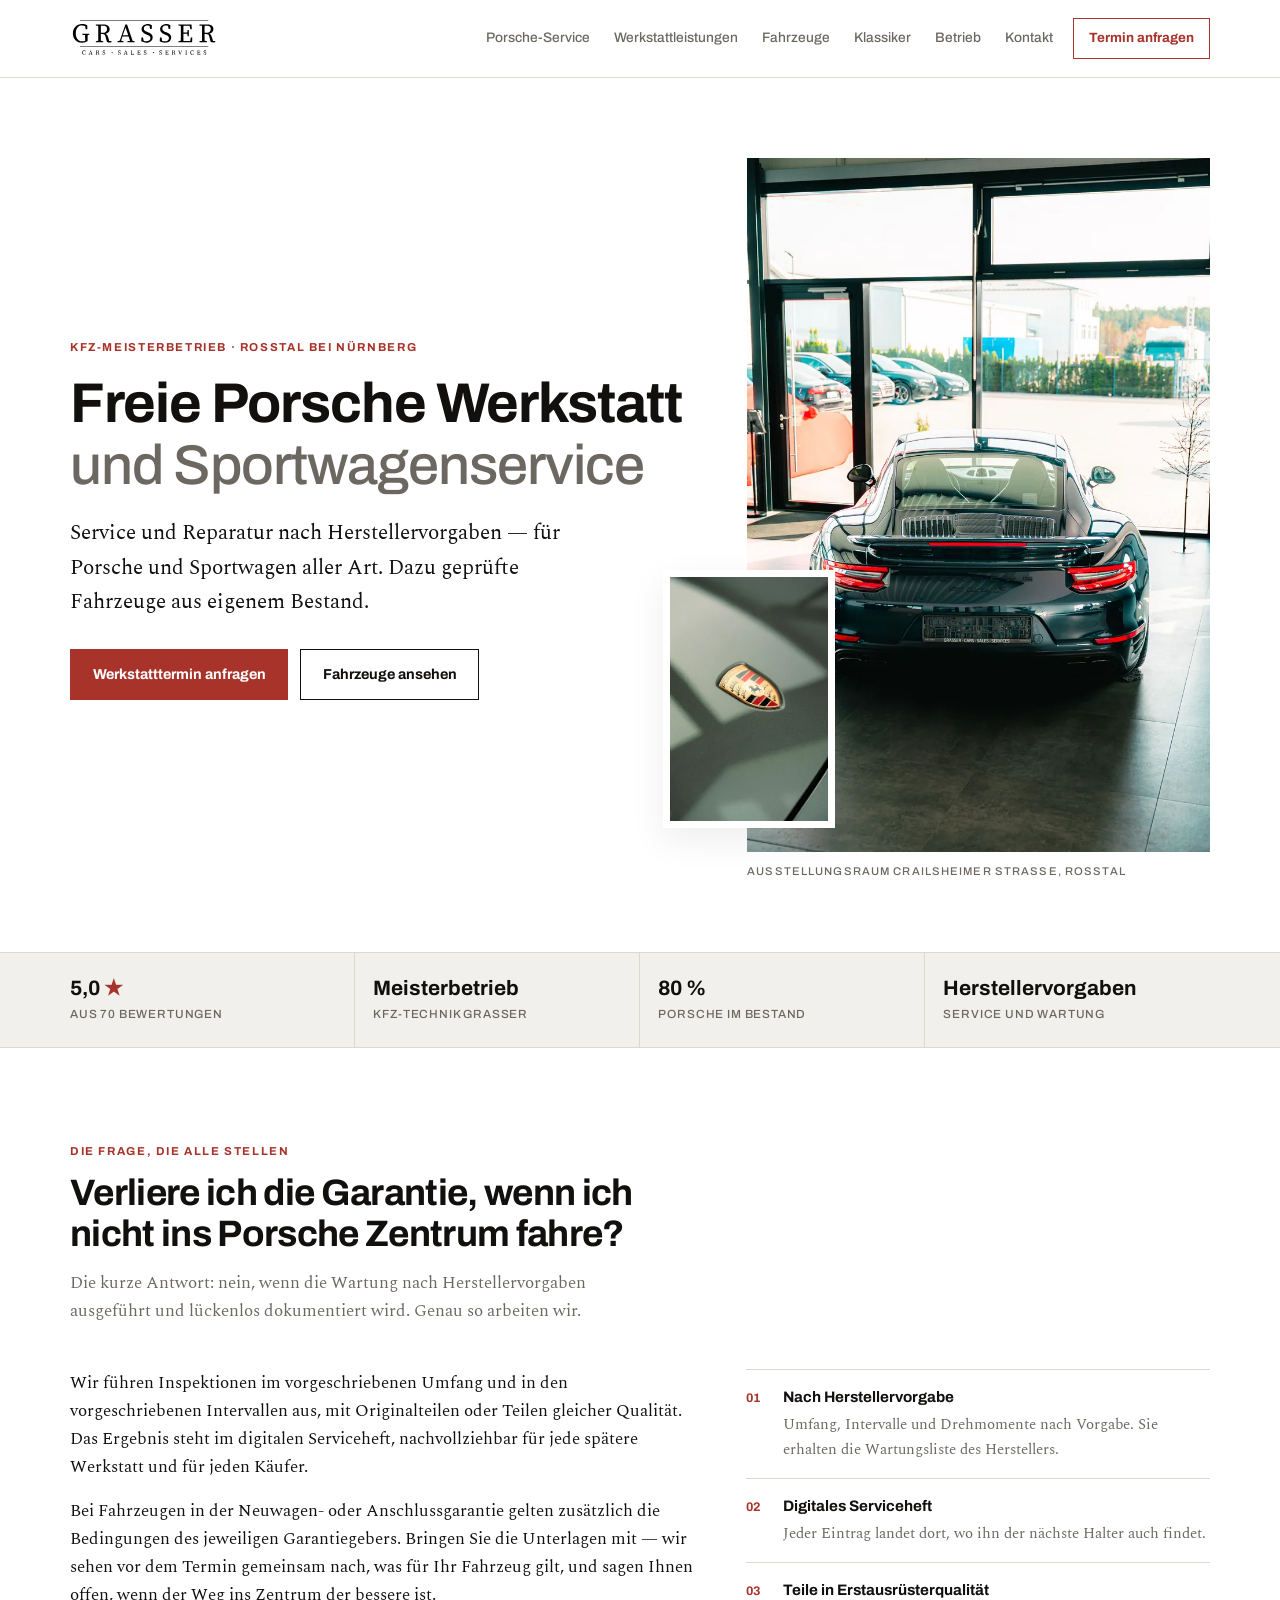
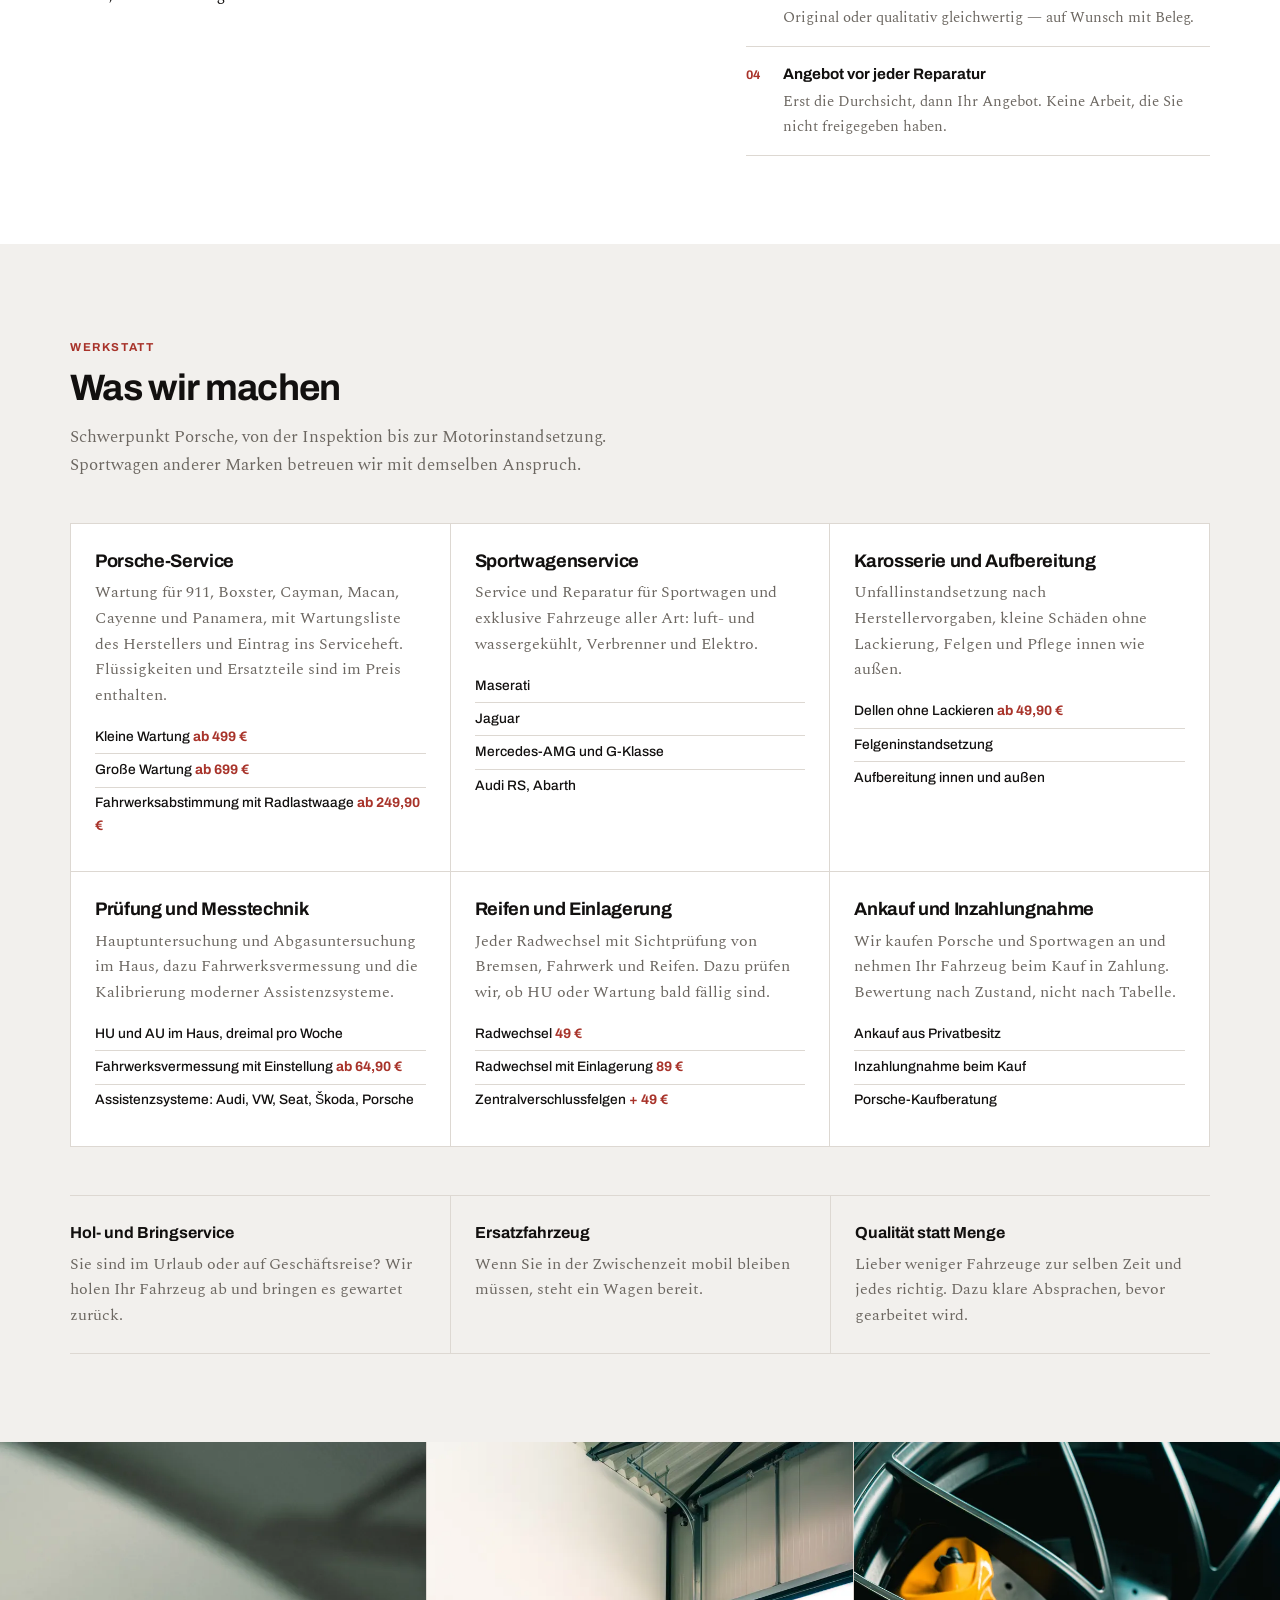
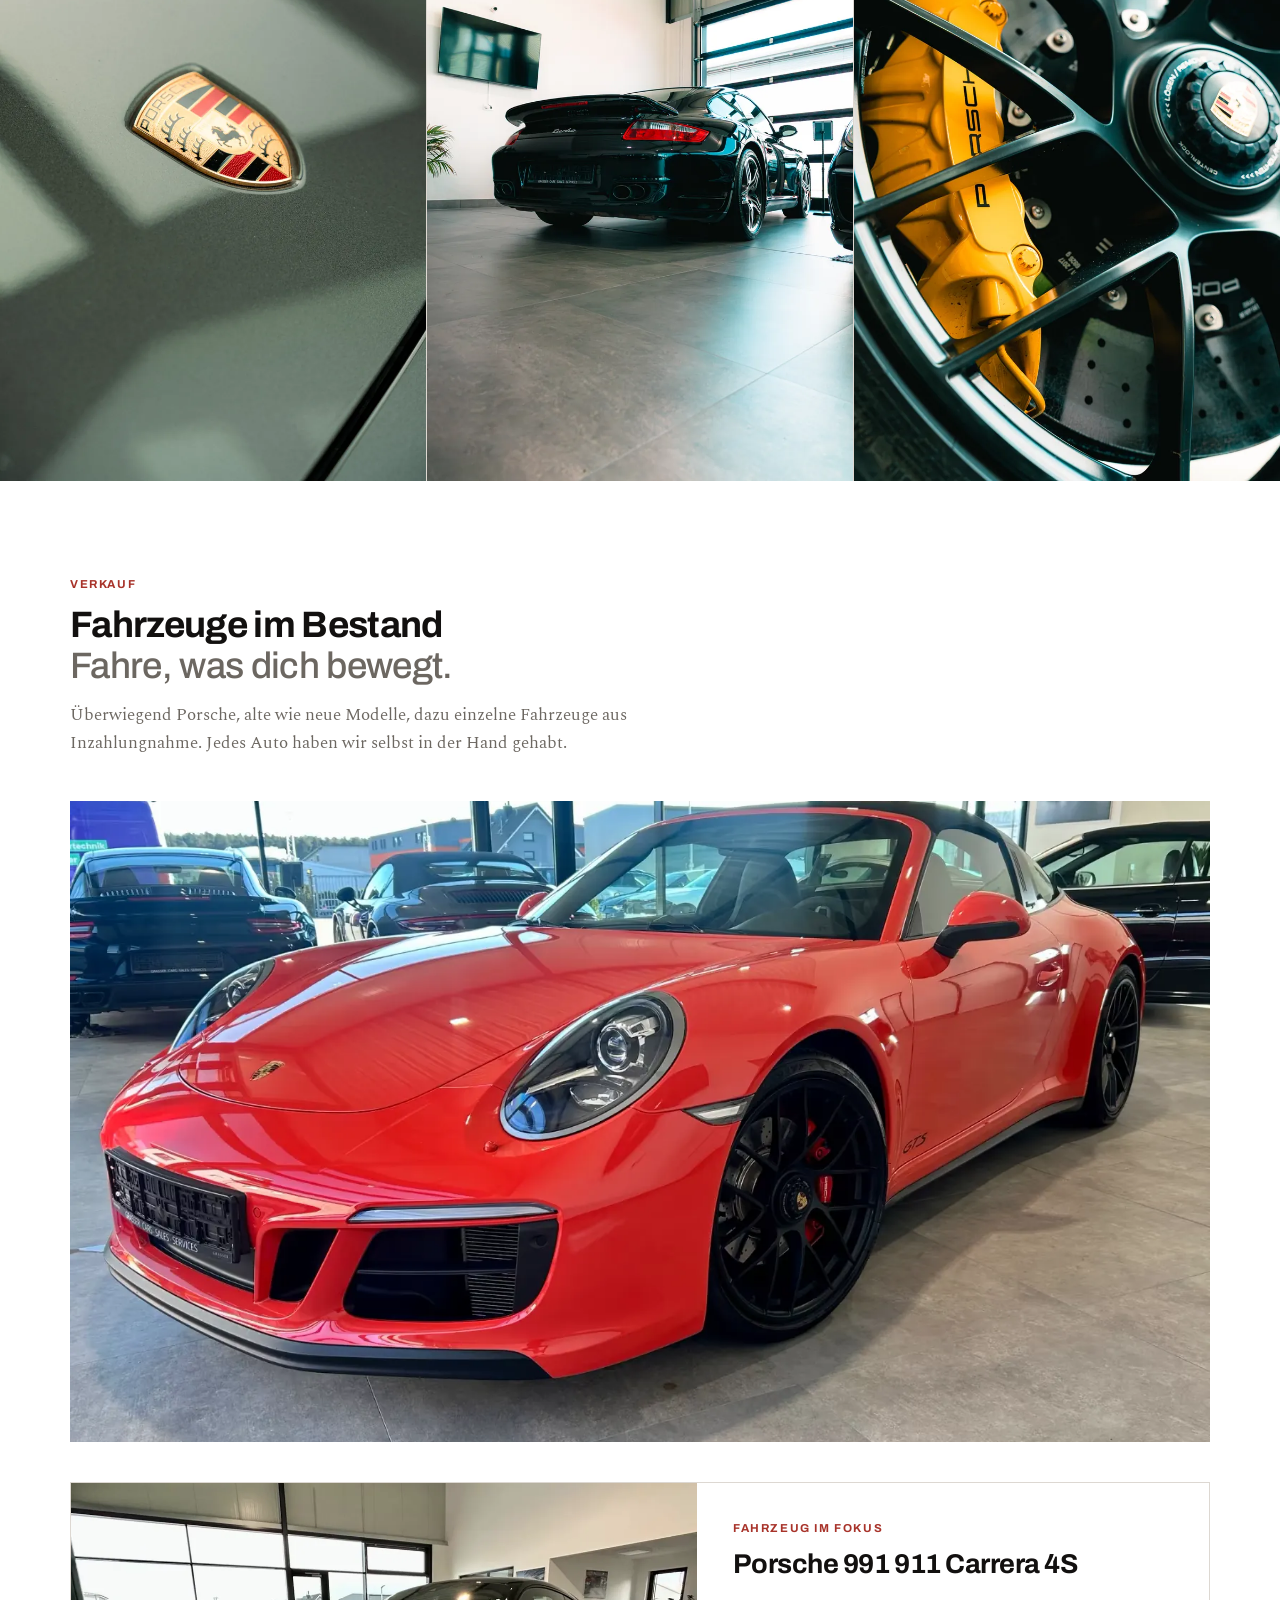
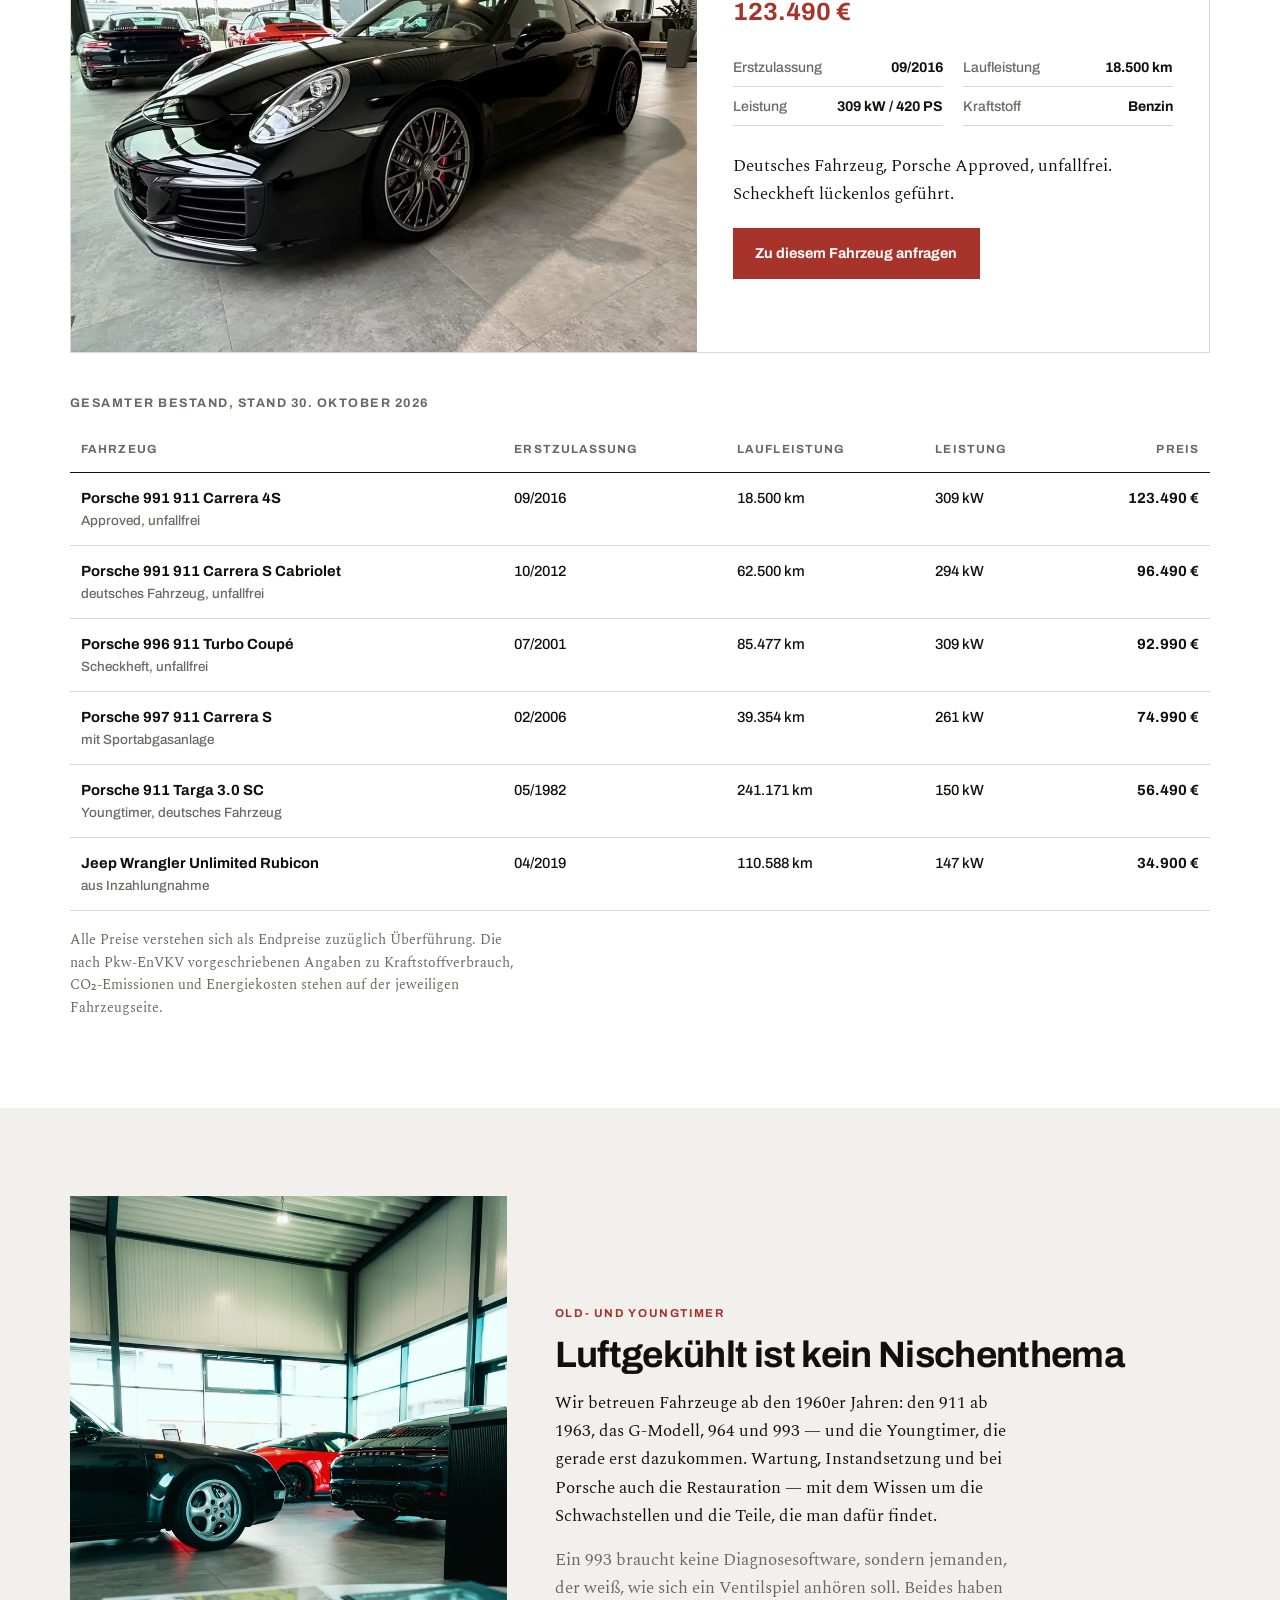
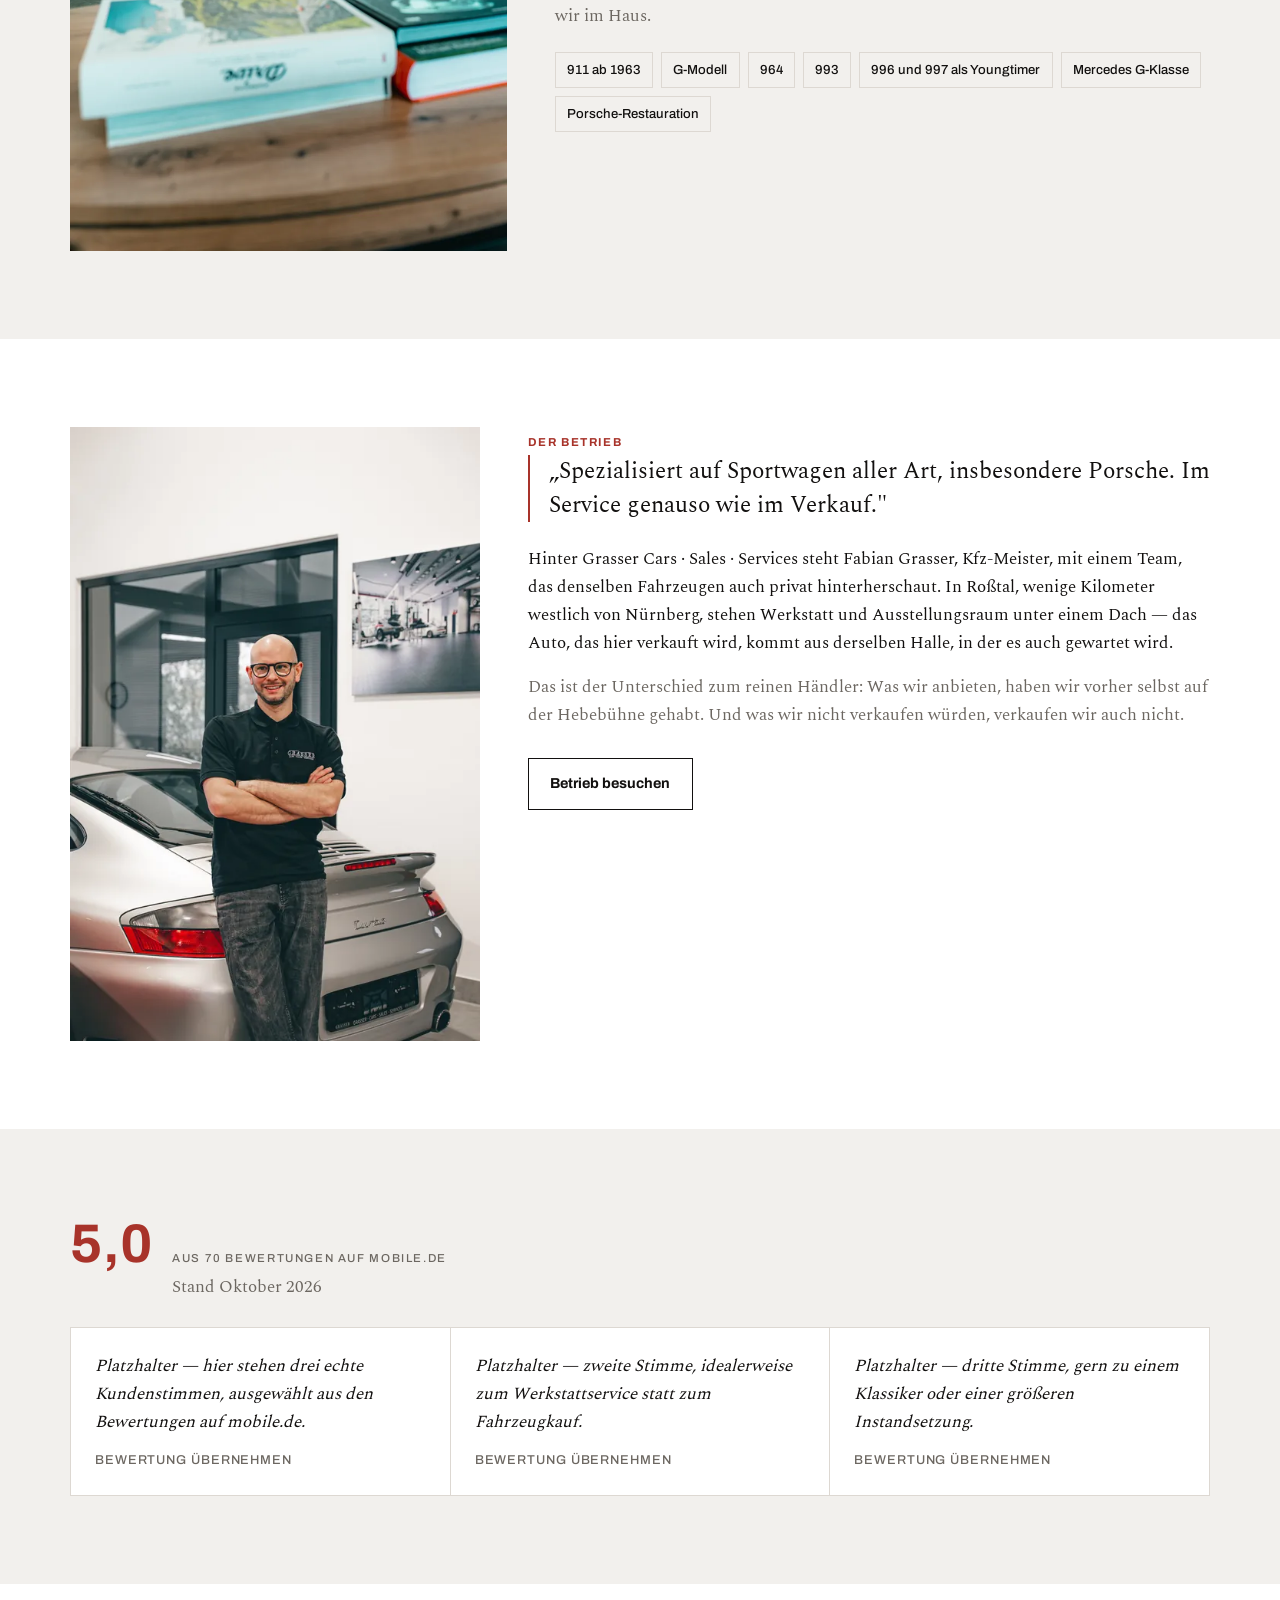
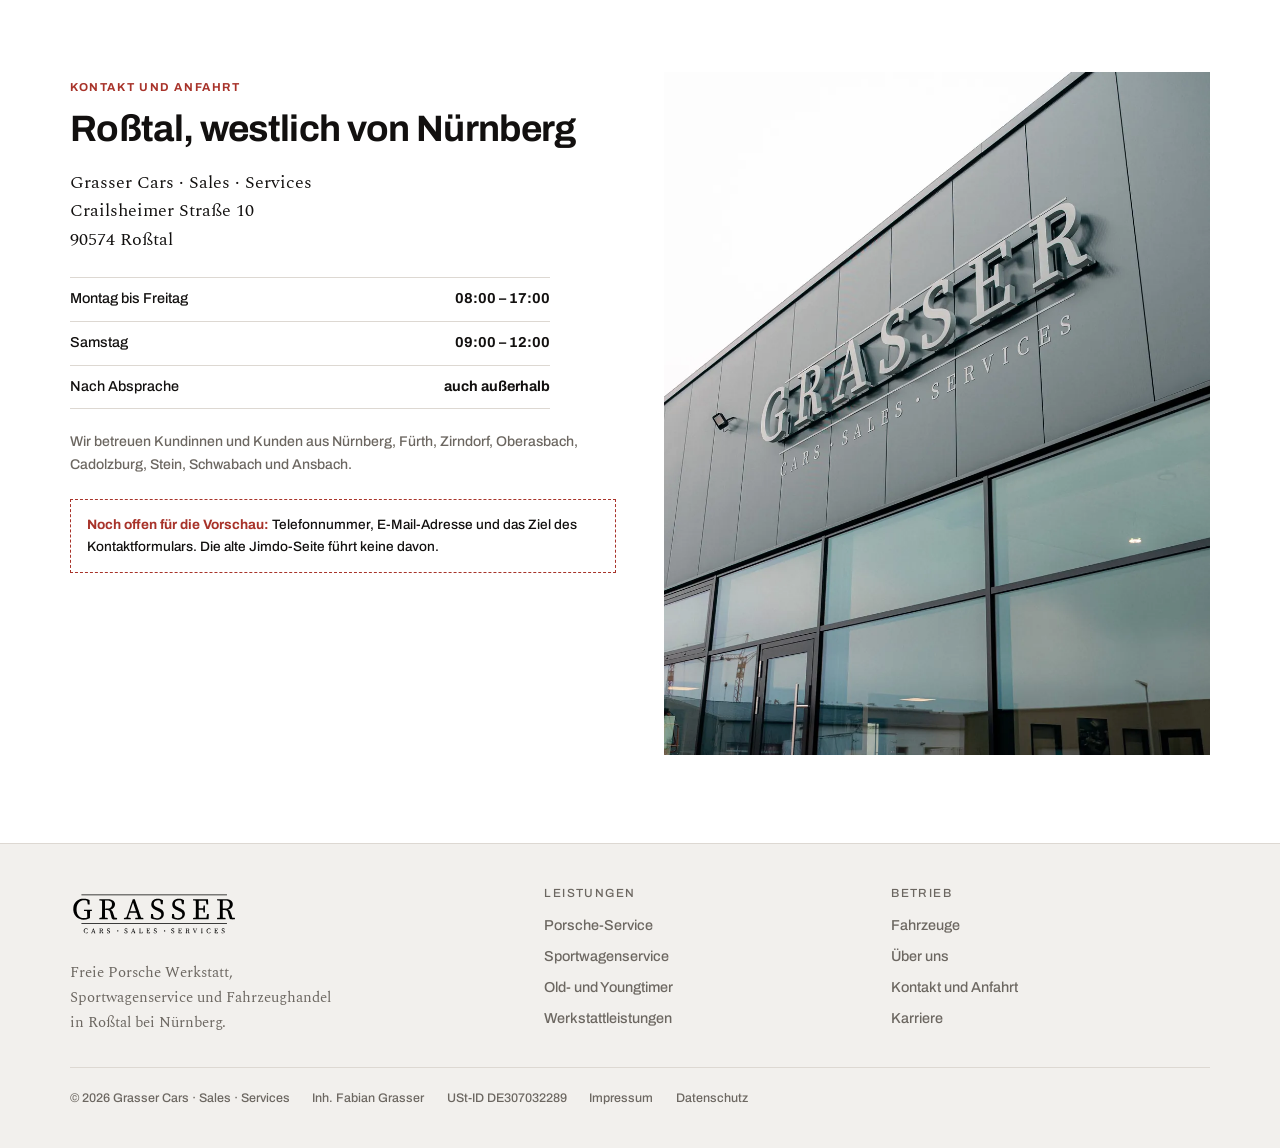
==== commit 247a4c12: "feat(relaunch): Preise und Leistungen laut Kundenmail vom 16.11. eingebaut - Radwechsel 49 €, mit Ei" ====
--- a/relaunch/index.html
+++ b/relaunch/index.html
@@ -91,10 +91,10 @@
           <p>Bei Fahrzeugen in der Neuwagen- oder Anschlussgarantie gelten zusätzlich die Bedingungen des jeweiligen Garantiegebers. Bringen Sie die Unterlagen mit — wir sehen vor dem Termin gemeinsam nach, was für Ihr Fahrzeug gilt, und sagen Ihnen offen, wenn der Weg ins Zentrum der bessere ist.</p>
         </div>
         <ul class="beleg">
-          <li><span class="nr">01</span><div><b>Nach Herstellervorgabe</b><p>Umfang, Intervalle und Drehmomente nach Vorgabe, nicht nach Gefühl.</p></div></li>
+          <li><span class="nr">01</span><div><b>Nach Herstellervorgabe</b><p>Umfang, Intervalle und Drehmomente nach Vorgabe. Sie erhalten die Wartungsliste des Herstellers.</p></div></li>
           <li><span class="nr">02</span><div><b>Digitales Serviceheft</b><p>Jeder Eintrag landet dort, wo ihn der nächste Halter auch findet.</p></div></li>
           <li><span class="nr">03</span><div><b>Teile in Erstausrüsterqualität</b><p>Original oder qualitativ gleichwertig — auf Wunsch mit Beleg.</p></div></li>
-          <li><span class="nr">04</span><div><b>Kostenvoranschlag vorab</b><p>Keine Arbeit, die Sie nicht freigegeben haben.</p></div></li>
+          <li><span class="nr">04</span><div><b>Angebot vor jeder Reparatur</b><p>Erst die Durchsicht, dann Ihr Angebot. Keine Arbeit, die Sie nicht freigegeben haben.</p></div></li>
         </ul>
       </div>
     </div>
@@ -110,16 +110,16 @@
       <div class="leistungen">
         <article class="karte">
           <h3>Porsche-Service</h3>
-          <p>Inspektion, Ölservice, Fahrwerk und Bremsen für 911, Boxster, Cayman, Macan, Cayenne und Panamera — mit Eintrag ins Serviceheft.</p>
-          <ul>
-            <li>Service nach Herstellervorgaben <span class="preis">ab 45 € zzgl. Material</span></li>
+          <p>Wartung für 911, Boxster, Cayman, Macan, Cayenne und Panamera, mit Wartungsliste des Herstellers und Eintrag ins Serviceheft. Flüssigkeiten und Ersatzteile sind im Preis enthalten.</p>
+          <ul>
+            <li>Kleine Wartung <span class="preis">ab 499 €</span></li>
+            <li>Große Wartung <span class="preis">ab 699 €</span></li>
             <li>Fahrwerksabstimmung mit Radlastwaage <span class="preis">ab 249,90 €</span></li>
-            <li>Bremsflüssigkeit wechseln <span class="preis">ab 39,90 €</span></li>
           </ul>
         </article>
         <article class="karte">
           <h3>Sportwagenservice</h3>
-          <p>Freie Werkstatt für Sportwagen aller Art — wir arbeiten regelmäßig an Fahrzeugen, für die sonst weit zu fahren wäre.</p>
+          <p>Service und Reparatur für Sportwagen und exklusive Fahrzeuge aller Art: luft- und wassergekühlt, Verbrenner und Elektro.</p>
           <ul>
             <li>Maserati</li>
             <li>Jaguar</li>
@@ -128,12 +128,12 @@
           </ul>
         </article>
         <article class="karte">
-          <h3>Karosserie und Unfall</h3>
-          <p>Unfallinstandsetzung nach Herstellervorgaben, Abstimmung mit Gutachter und Versicherung. Kleine Schäden ohne Lackierung.</p>
+          <h3>Karosserie und Aufbereitung</h3>
+          <p>Unfallinstandsetzung nach Herstellervorgaben, kleine Schäden ohne Lackierung, Felgen und Pflege innen wie außen.</p>
           <ul>
             <li>Dellen ohne Lackieren <span class="preis">ab 49,90 €</span></li>
-            <li>Beilackierung <span class="preis">ab 99 €</span></li>
-            <li>Cabrioverdeck, Hard- und Softtop</li>
+            <li>Felgeninstandsetzung</li>
+            <li>Aufbereitung innen und außen</li>
           </ul>
         </article>
         <article class="karte">
@@ -147,11 +147,11 @@
         </article>
         <article class="karte">
           <h3>Reifen und Einlagerung</h3>
-          <p>Montage, Auswuchten und Einlagerung — inklusive Reifendruckkontrollsystem und Freigabebindung je Fahrzeug.</p>
-          <ul>
-            <li>Radwechsel <span class="preis">24,90 €</span></li>
-            <li>Räder-Einlagerung inkl. Wechsel <span class="preis">59,90 €</span></li>
-            <li>RDKS anlernen</li>
+          <p>Jeder Radwechsel mit Sichtprüfung von Bremsen, Fahrwerk und Reifen. Dazu prüfen wir, ob HU oder Wartung bald fällig sind.</p>
+          <ul>
+            <li>Radwechsel <span class="preis">49 €</span></li>
+            <li>Radwechsel mit Einlagerung <span class="preis">89 €</span></li>
+            <li>Zentralverschlussfelgen <span class="preis">+ 49 €</span></li>
           </ul>
         </article>
         <article class="karte">
@@ -160,10 +160,15 @@
           <ul>
             <li>Ankauf aus Privatbesitz</li>
             <li>Inzahlungnahme beim Kauf</li>
-            <li>Vermittlung auf Wunsch</li>
-          </ul>
-        </article>
-      </div>
+            <li>Porsche-Kaufberatung</li>
+          </ul>
+        </article>
+      </div>
+      <ul class="komfort" aria-label="Service rund um den Termin">
+        <li><b>Hol- und Bringservice</b><p>Sie sind im Urlaub oder auf Geschäftsreise? Wir holen Ihr Fahrzeug ab und bringen es gewartet zurück.</p></li>
+        <li><b>Ersatzfahrzeug</b><p>Wenn Sie in der Zwischenzeit mobil bleiben müssen, steht ein Wagen bereit.</p></li>
+        <li><b>Qualität statt Menge</b><p>Lieber weniger Fahrzeuge zur selben Zeit und jedes richtig. Dazu klare Absprachen, bevor gearbeitet wird.</p></li>
+      </ul>
     </div>
   </section>
 
@@ -254,10 +259,10 @@
         <div>
           <span class="eyebrow">Old- und Youngtimer</span>
           <h2 style="font-size:clamp(1.6rem,3.4vw,2.3rem);margin-top:.55rem">Luftgekühlt ist kein Nischenthema</h2>
-          <p style="margin-top:.9rem;max-width:52ch">Wir betreuen Fahrzeuge ab den 1960er Jahren: den 911 ab 1963, das G-Modell, 964 und 993 — und die Youngtimer, die gerade erst dazukommen. Wartung, Instandsetzung, Schwachstellen, die man kennen muss, und die Teile, die man dafür findet.</p>
+          <p style="margin-top:.9rem;max-width:52ch">Wir betreuen Fahrzeuge ab den 1960er Jahren: den 911 ab 1963, das G-Modell, 964 und 993 — und die Youngtimer, die gerade erst dazukommen. Wartung, Instandsetzung und bei Porsche auch die Restauration — mit dem Wissen um die Schwachstellen und die Teile, die man dafür findet.</p>
           <p style="margin-top:1rem;color:var(--tinte-matt);max-width:52ch">Ein 993 braucht keine Diagnosesoftware, sondern jemanden, der weiß, wie sich ein Ventilspiel anhören soll. Beides haben wir im Haus.</p>
           <ul class="generationen">
-            <li>911 ab 1963</li><li>G-Modell</li><li>964</li><li>993</li><li>996 und 997 als Youngtimer</li><li>Mercedes G-Klasse</li>
+            <li>911 ab 1963</li><li>G-Modell</li><li>964</li><li>993</li><li>996 und 997 als Youngtimer</li><li>Mercedes G-Klasse</li><li>Porsche-Restauration</li>
           </ul>
         </div>
       </div>
@@ -426,17 +431,21 @@
         "@type": "OfferCatalog",
         "name": "Werkstattleistungen",
         "itemListElement": [
-          {"@type": "Offer", "itemOffered": {"@type": "Service", "name": "Service nach Herstellervorgaben inklusive Wartungsliste"}, "price": "45.00", "priceCurrency": "EUR", "description": "Startpreis zuzüglich Material"},
+          {"@type": "Offer", "itemOffered": {"@type": "Service", "name": "Kleine Wartung nach Herstellervorgaben"}, "price": "499.00", "priceCurrency": "EUR", "description": "Startpreis inklusive Flüssigkeiten und Ersatzteile, mit Wartungsliste des Herstellers"},
+          {"@type": "Offer", "itemOffered": {"@type": "Service", "name": "Große Wartung nach Herstellervorgaben"}, "price": "699.00", "priceCurrency": "EUR", "description": "Startpreis inklusive Flüssigkeiten und Ersatzteile, mit Wartungsliste des Herstellers"},
           {"@type": "Offer", "itemOffered": {"@type": "Service", "name": "Fahrwerksabstimmung mit Radlastwaage für Sportwagen"}, "price": "249.90", "priceCurrency": "EUR"},
           {"@type": "Offer", "itemOffered": {"@type": "Service", "name": "Fahrwerksvermessung mit Einstellung"}, "price": "64.90", "priceCurrency": "EUR"},
           {"@type": "Offer", "itemOffered": {"@type": "Service", "name": "Bremsflüssigkeitswechsel"}, "price": "39.90", "priceCurrency": "EUR"},
-          {"@type": "Offer", "itemOffered": {"@type": "Service", "name": "Radwechsel"}, "price": "24.90", "priceCurrency": "EUR"},
-          {"@type": "Offer", "itemOffered": {"@type": "Service", "name": "Rädereinlagerung inklusive Wechsel"}, "price": "59.90", "priceCurrency": "EUR"},
+          {"@type": "Offer", "itemOffered": {"@type": "Service", "name": "Radwechsel mit Sichtprüfung"}, "price": "49.00", "priceCurrency": "EUR"},
+          {"@type": "Offer", "itemOffered": {"@type": "Service", "name": "Radwechsel mit Einlagerung"}, "price": "89.00", "priceCurrency": "EUR"},
           {"@type": "Offer", "itemOffered": {"@type": "Service", "name": "Smart Repair, Dellen ohne Lackieren"}, "price": "49.90", "priceCurrency": "EUR"},
           {"@type": "Offer", "itemOffered": {"@type": "Service", "name": "Zahnriemenwechsel"}, "price": "174.90", "priceCurrency": "EUR", "description": "Startpreis zuzüglich Material"},
           {"@type": "Offer", "itemOffered": {"@type": "Service", "name": "Hauptuntersuchung und Abgasuntersuchung im Haus"}},
           {"@type": "Offer", "itemOffered": {"@type": "Service", "name": "Kalibrierung der Fahrerassistenzsysteme für Audi, VW, Seat, Skoda und Porsche"}},
-          {"@type": "Offer", "itemOffered": {"@type": "Service", "name": "Unfallinstandsetzung nach Herstellervorgaben"}}
+          {"@type": "Offer", "itemOffered": {"@type": "Service", "name": "Unfallinstandsetzung nach Herstellervorgaben"}},
+          {"@type": "Offer", "itemOffered": {"@type": "Service", "name": "Hol- und Bringservice"}},
+          {"@type": "Offer", "itemOffered": {"@type": "Service", "name": "Restauration von Porsche-Oldtimern"}},
+          {"@type": "Offer", "itemOffered": {"@type": "Service", "name": "Porsche-Kaufberatung"}}
         ]
       }
     },
@@ -454,10 +463,10 @@
         },
         {
           "@type": "Question",
-          "name": "Was kostet ein Service nach Herstellervorgaben?",
+          "name": "Was kostet eine Wartung nach Herstellervorgaben?",
           "acceptedAnswer": {
             "@type": "Answer",
-            "text": "Der Service nach Herstellervorgaben inklusive Wartungsliste beginnt bei 45 Euro zuzüglich Material. Der tatsächliche Umfang richtet sich nach Modell, Baujahr und Laufleistung und wird vor Beginn als Kostenvoranschlag mitgeteilt. Für Sportwagen kommt auf Wunsch die Fahrwerksabstimmung mit Radlastwaage ab 249,90 Euro dazu."
+            "text": "Die kleine Wartung beginnt bei 499 Euro, die große bei 699 Euro, jeweils inklusive Flüssigkeiten und Ersatzteile und mit der Wartungsliste des Herstellers. Zusätzliche Arbeiten bieten wir nach Fälligkeit an und führen sie erst nach Ihrer Freigabe aus."
           }
         },
         {
@@ -465,7 +474,7 @@
           "name": "Betreut Grasser auch luftgekühlte Porsche und Youngtimer?",
           "acceptedAnswer": {
             "@type": "Answer",
-            "text": "Ja. Wir betreuen Fahrzeuge ab den 1960er Jahren, darunter den 911 ab 1963, das G-Modell sowie 964 und 993, dazu Youngtimer wie 996 und 997."
+            "text": "Ja. Wir betreuen Fahrzeuge ab den 1960er Jahren, darunter den 911 ab 1963, das G-Modell sowie 964 und 993, dazu Youngtimer wie 996 und 997. Neben Wartung und Instandsetzung restaurieren wir Porsche-Oldtimer."
           }
         },
         {
--- a/relaunch/assets/stil.css
+++ b/relaunch/assets/stil.css
@@ -246,3 +246,8 @@
 .breitbild{margin:0 0 clamp(1.5rem,3.5vw,2.5rem)}
 .breitbild img{display:block;width:100%;height:auto;aspect-ratio:3/2;object-fit:cover}
 @media (max-width:599px){.breitbild img{aspect-ratio:4/3}}
+.komfort{list-style:none;margin:clamp(2rem,4vw,3rem) 0 0;padding:0;display:grid;grid-template-columns:minmax(0,1fr);border-top:1px solid var(--linie)}
+.komfort li{padding:1.25rem 0;border-bottom:1px solid var(--linie)}
+.komfort b{display:block;font-family:var(--grotesk);font-weight:600;font-size:1rem}
+.komfort p{margin-top:.35rem;color:var(--tinte-matt);font-size:.97rem;max-width:44ch}
+@media (min-width:900px){.komfort{grid-template-columns:repeat(3,minmax(0,1fr));border-bottom:1px solid var(--linie)}.komfort li{border-bottom:0;padding:1.5rem 1.5rem 1.5rem 0}.komfort li + li{border-left:1px solid var(--linie);padding-left:1.5rem}}
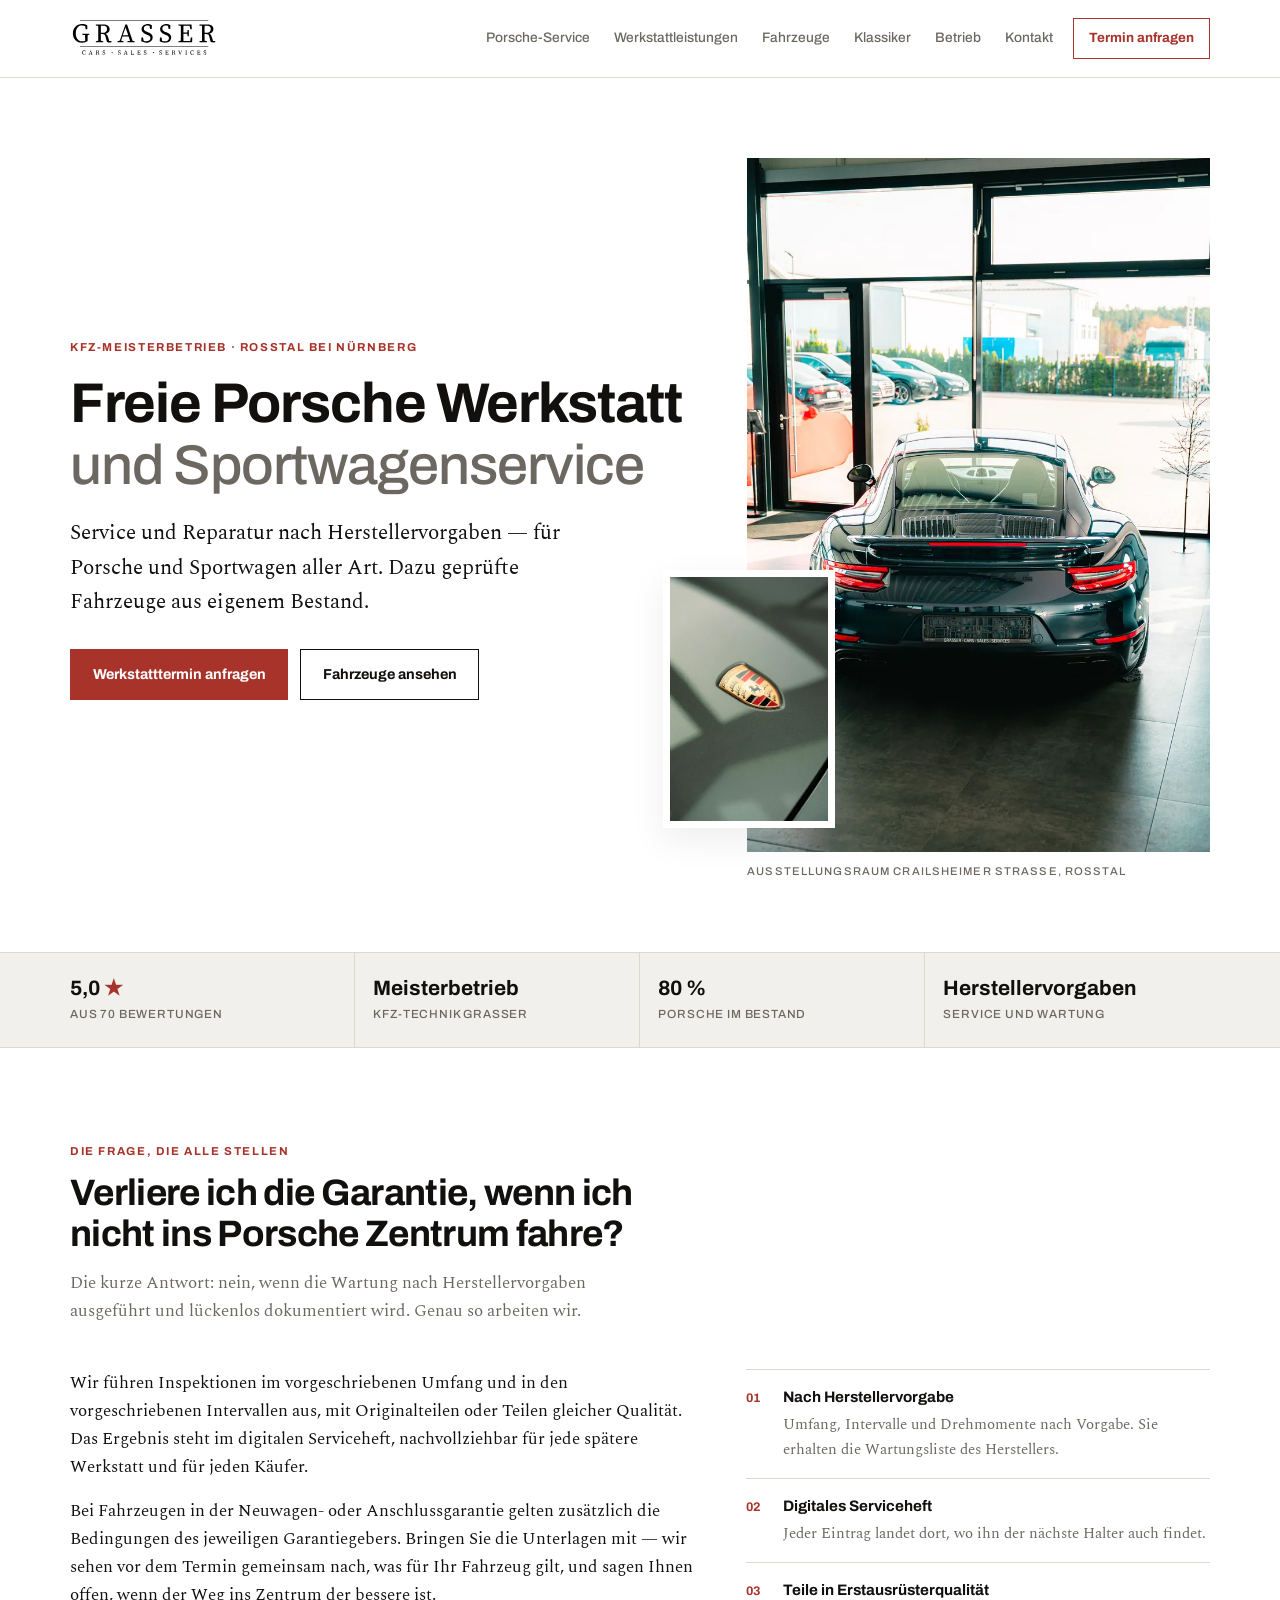
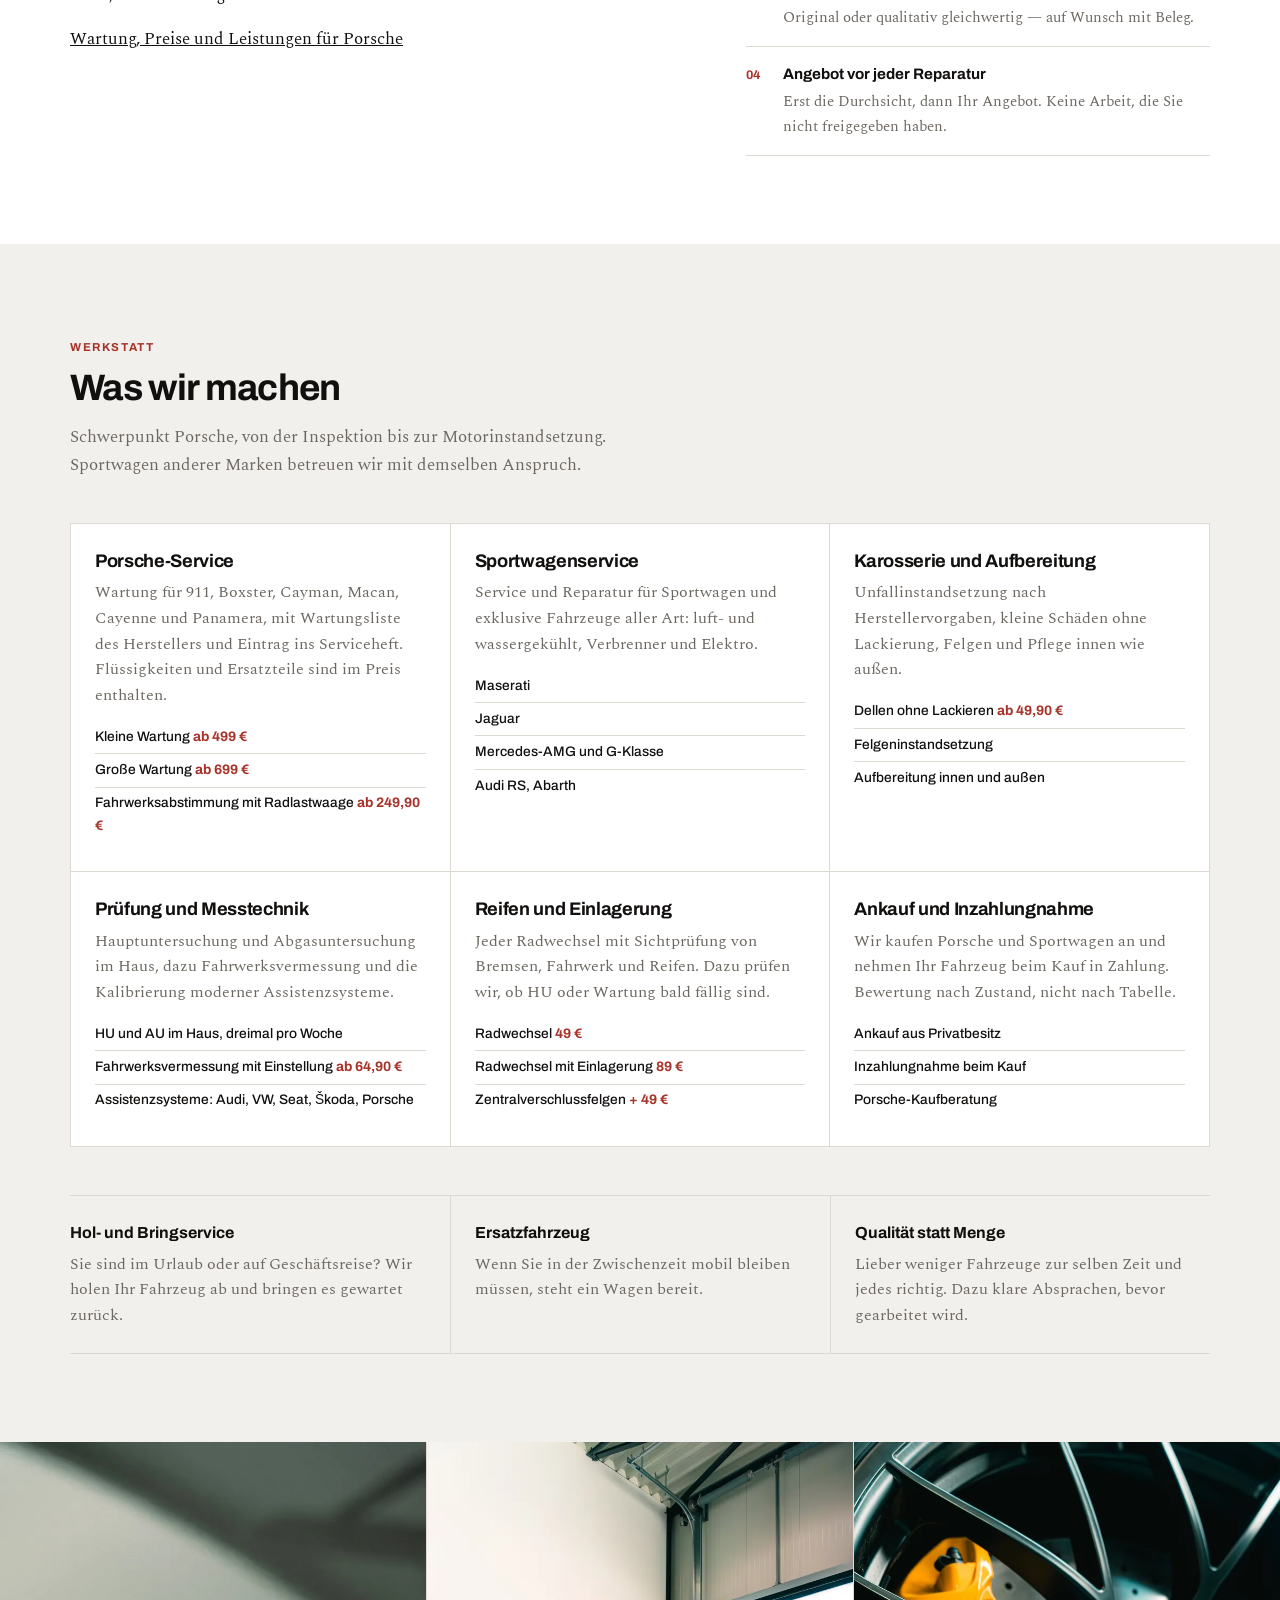
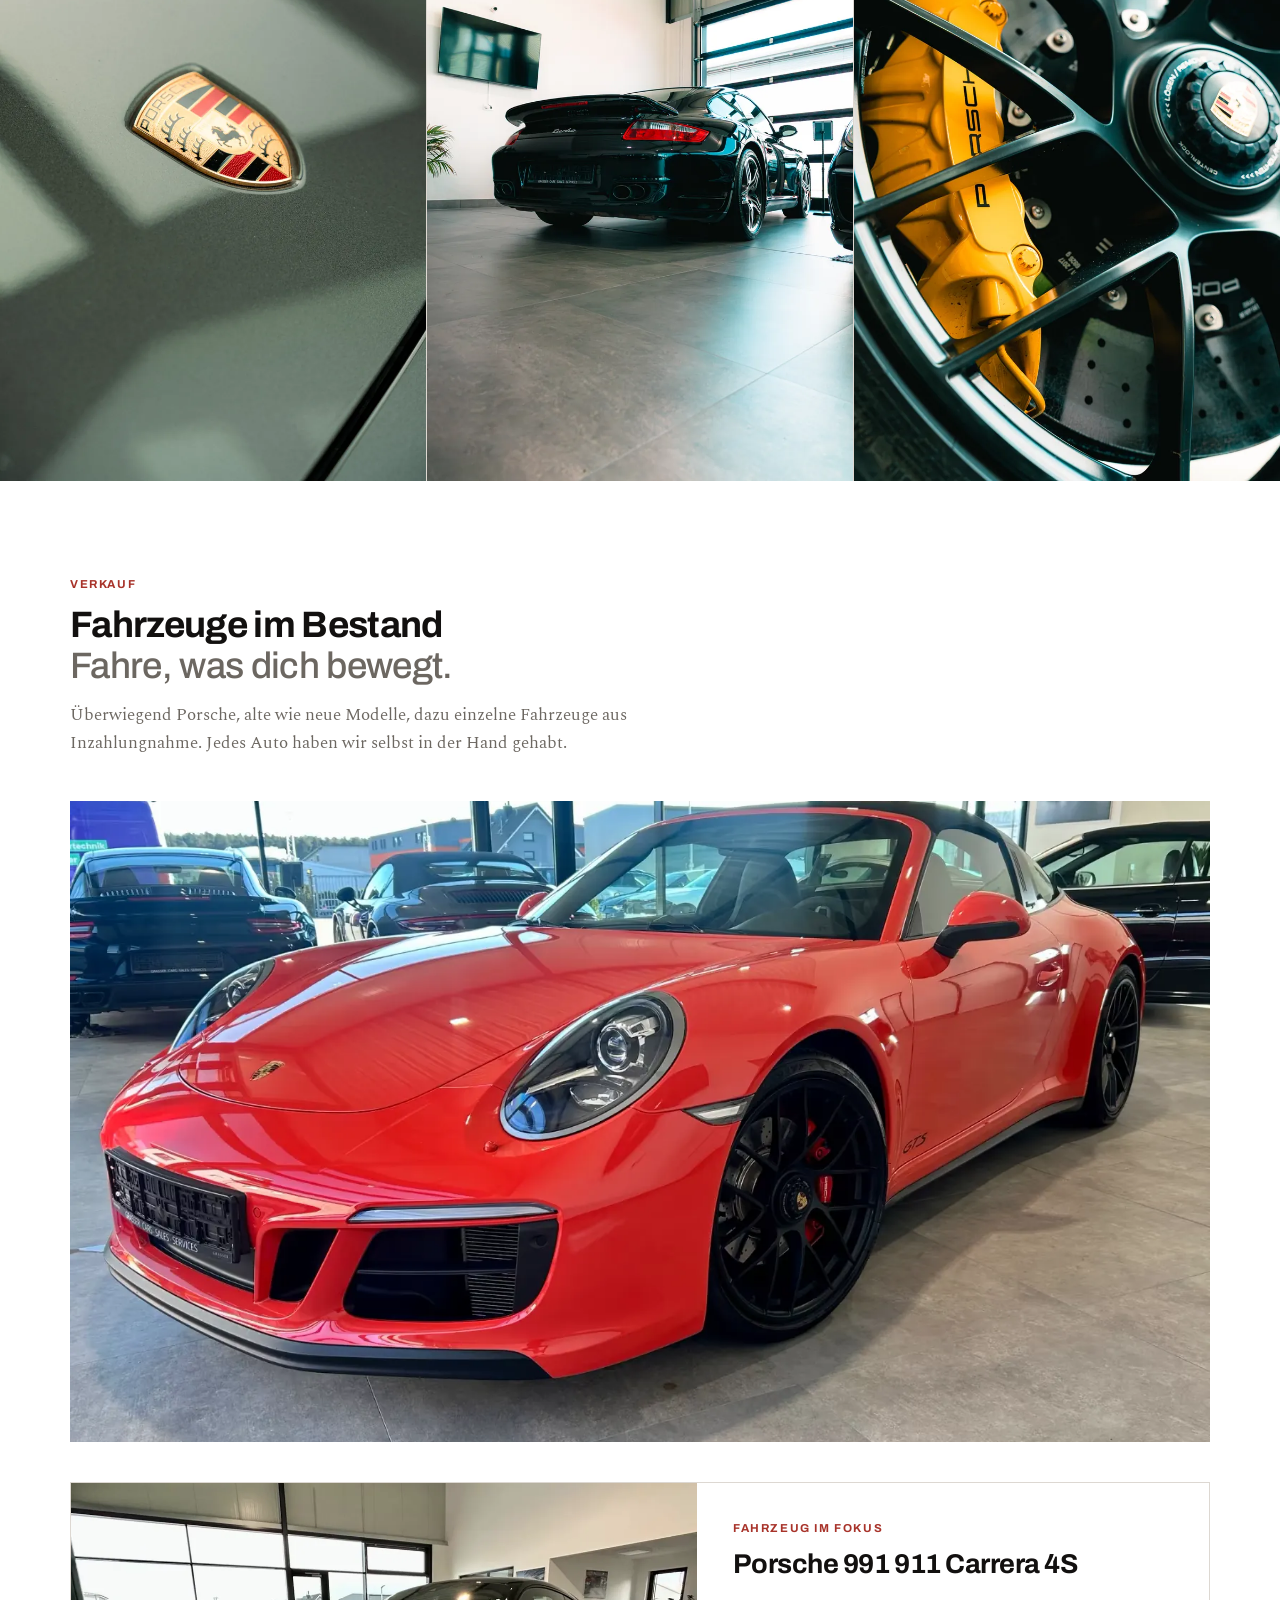
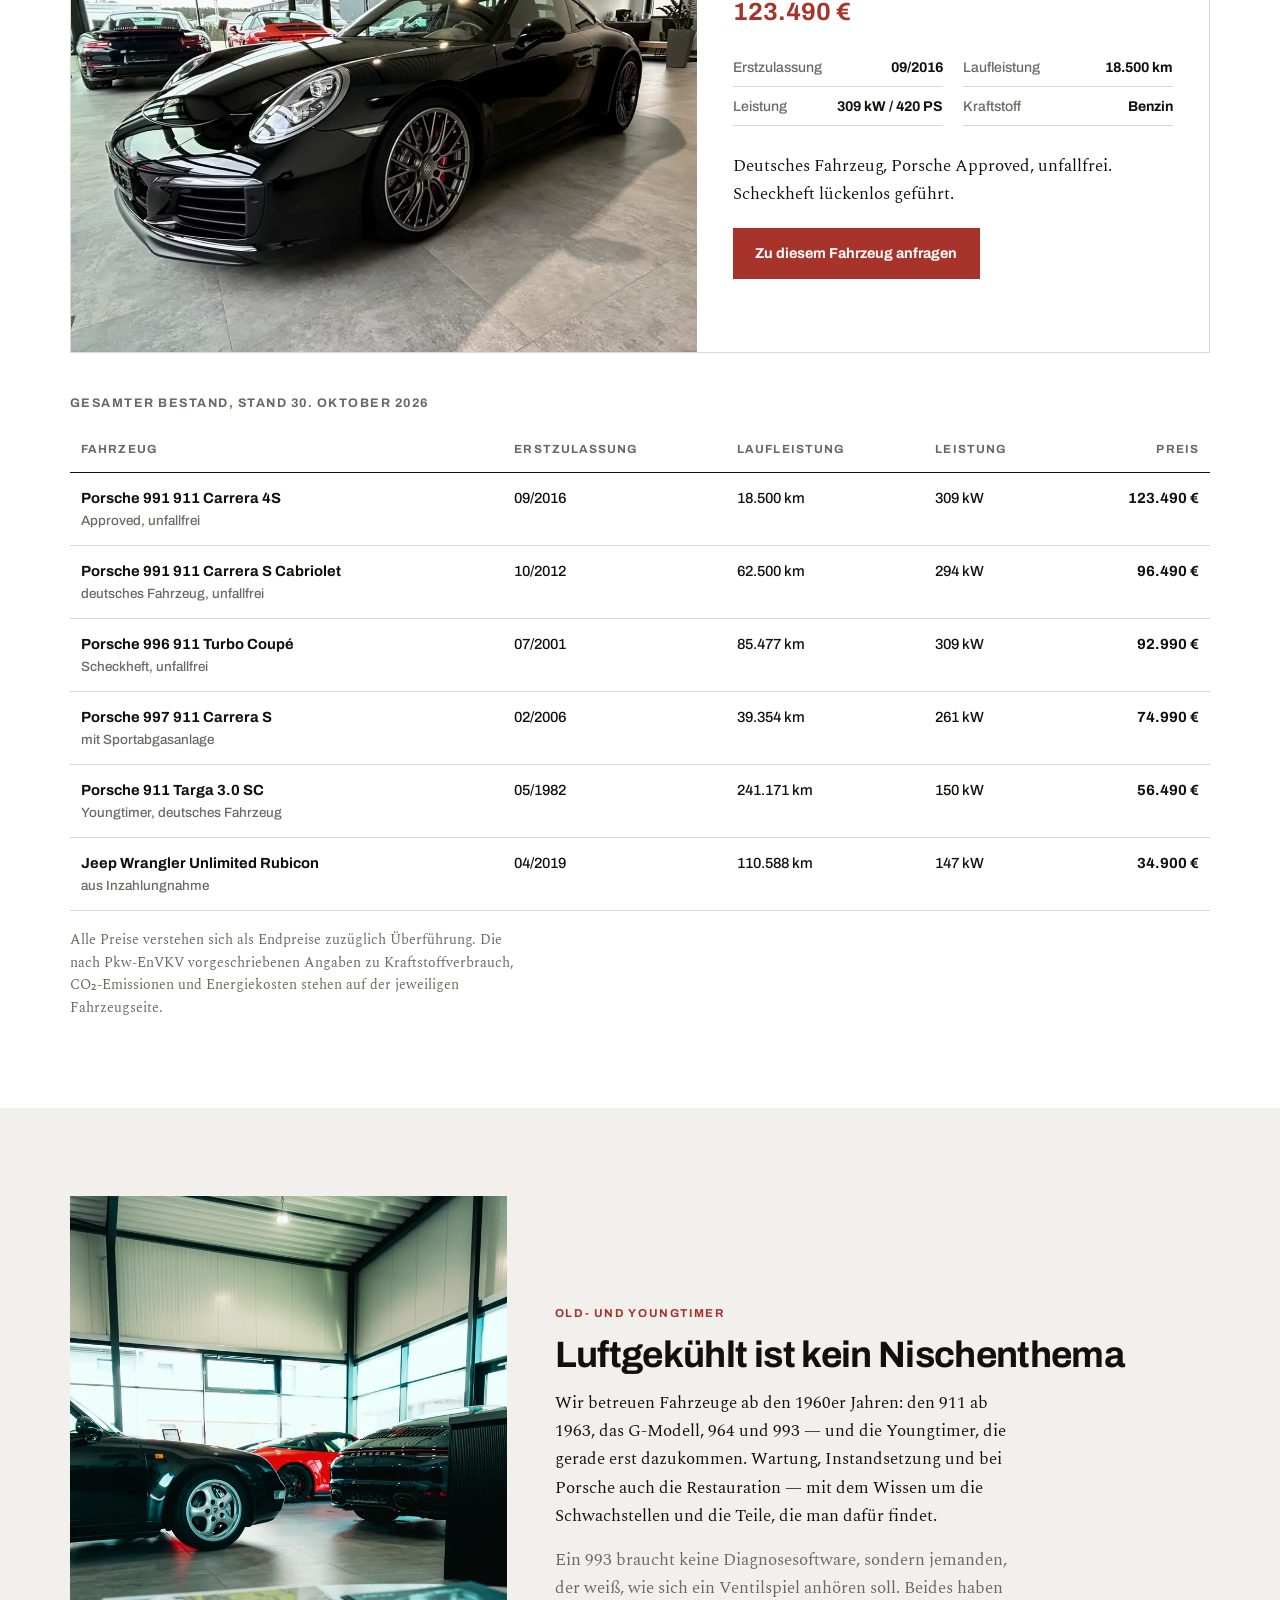
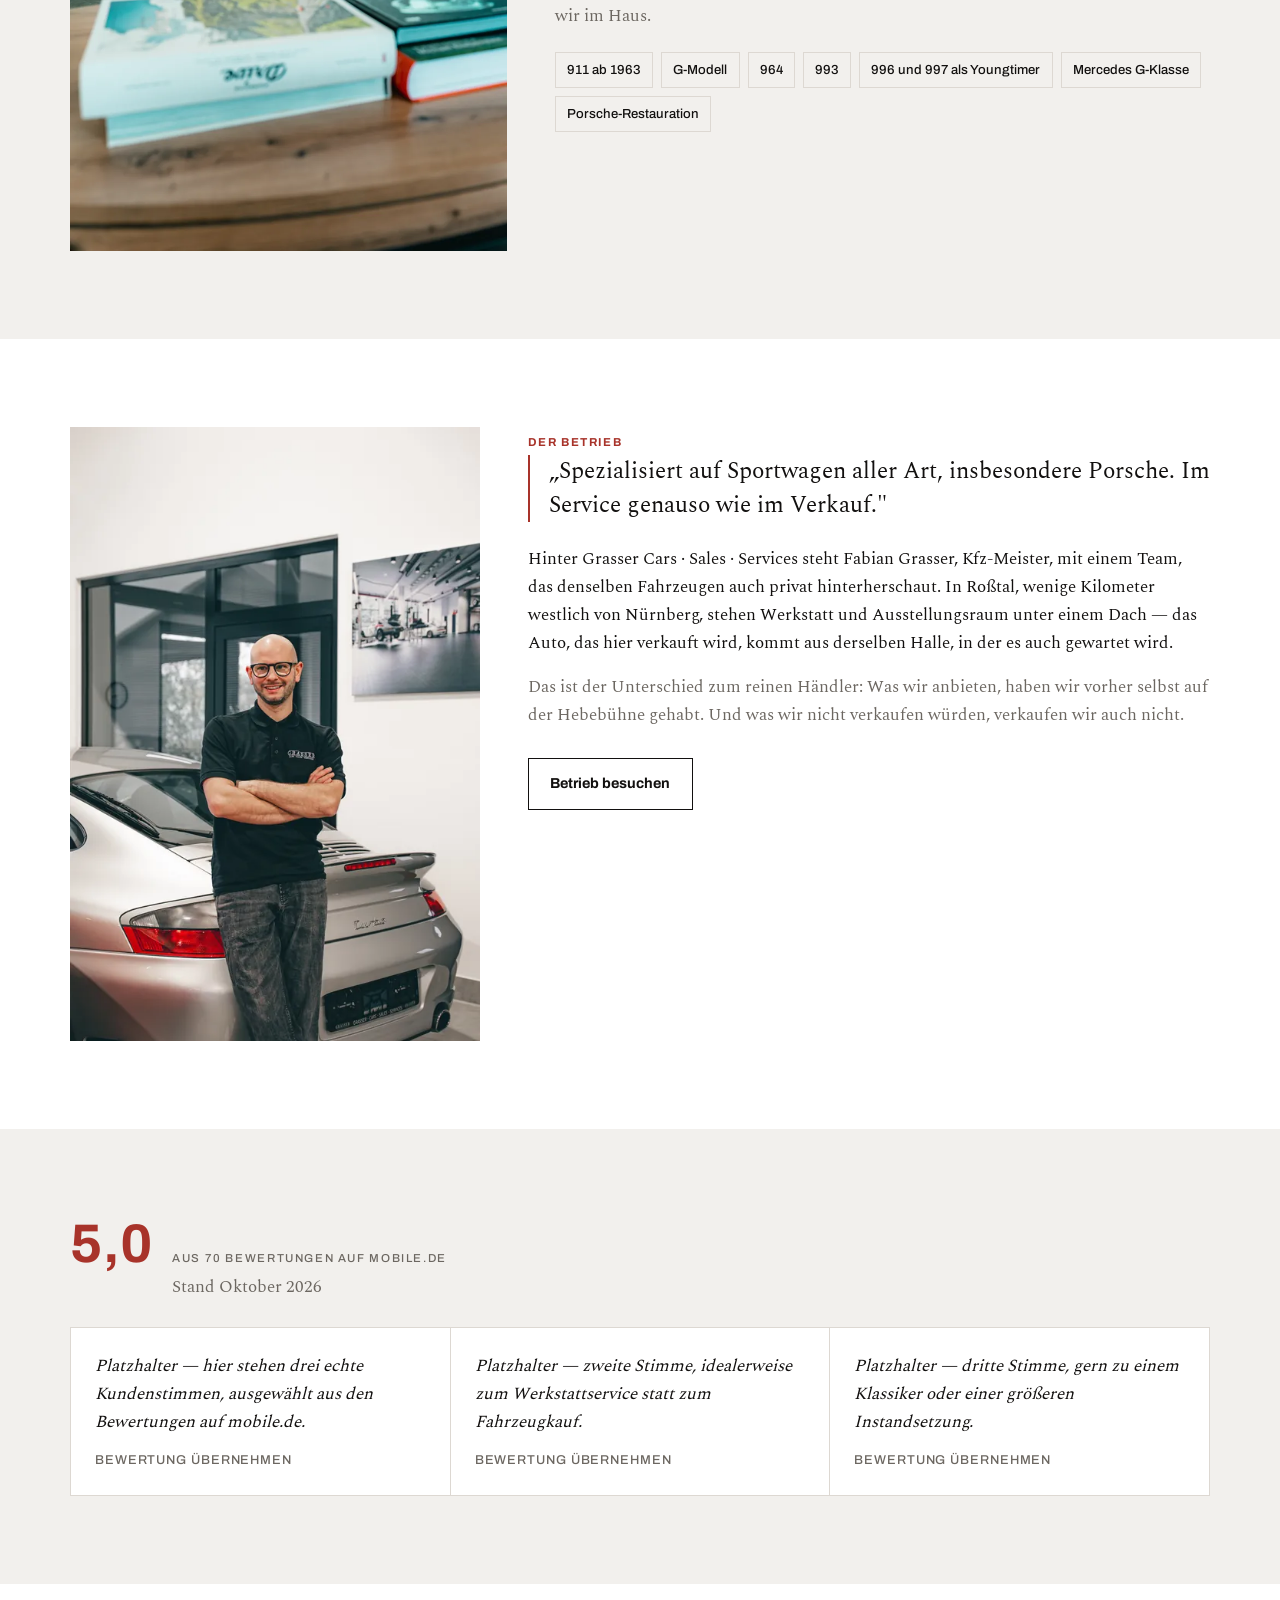
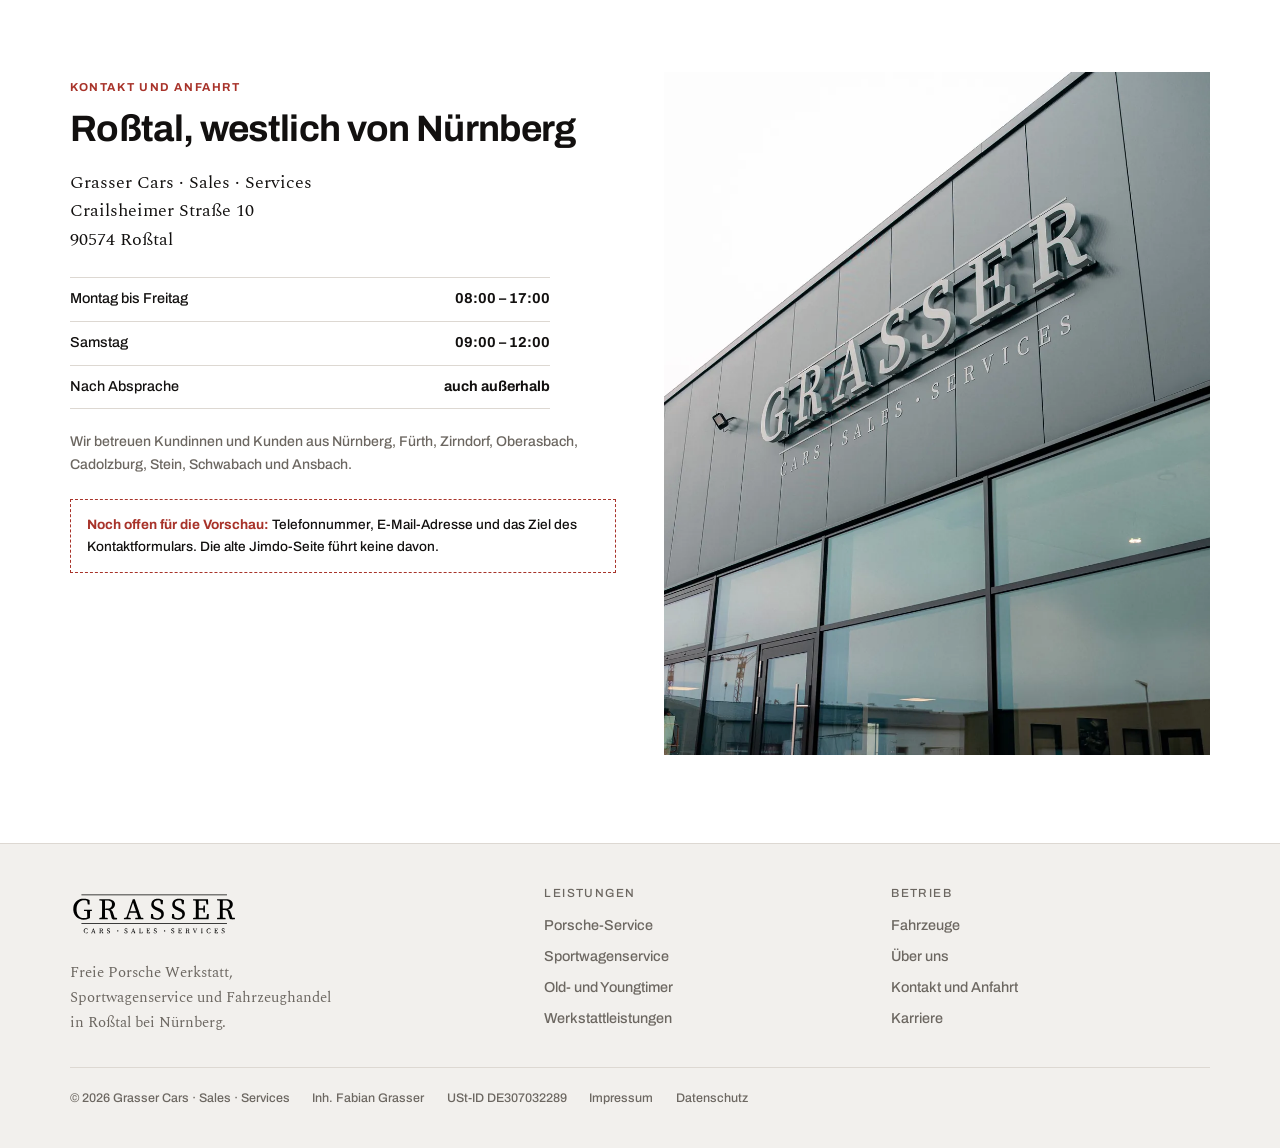
==== commit d1e77bfc: "feat(relaunch): Unterseite Porsche-Service Garantiefrage, Wartungspreise, Baureihen, Reparatur und T" ====
--- a/relaunch/index.html
+++ b/relaunch/index.html
@@ -32,7 +32,7 @@
       <img src="img/logo-grasser.svg" width="1708" height="632" alt="" aria-hidden="true">
     </a>
     <nav class="hauptnav" aria-label="Hauptnavigation">
-      <a href="#porsche-service">Porsche-Service</a>
+      <a href="porsche-service.html">Porsche-Service</a>
       <a href="werkstattleistungen.html">Werkstattleistungen</a>
       <a href="#fahrzeuge">Fahrzeuge</a>
       <a href="#klassiker">Klassiker</a>
@@ -89,6 +89,7 @@
         <div class="garantie-text">
           <p>Wir führen Inspektionen im vorgeschriebenen Umfang und in den vorgeschriebenen Intervallen aus, mit Originalteilen oder Teilen gleicher Qualität. Das Ergebnis steht im digitalen Serviceheft, nachvollziehbar für jede spätere Werkstatt und für jeden Käufer.</p>
           <p>Bei Fahrzeugen in der Neuwagen- oder Anschlussgarantie gelten zusätzlich die Bedingungen des jeweiligen Garantiegebers. Bringen Sie die Unterlagen mit — wir sehen vor dem Termin gemeinsam nach, was für Ihr Fahrzeug gilt, und sagen Ihnen offen, wenn der Weg ins Zentrum der bessere ist.</p>
+          <p><a href="porsche-service.html">Wartung, Preise und Leistungen für Porsche</a></p>
         </div>
         <ul class="beleg">
           <li><span class="nr">01</span><div><b>Nach Herstellervorgabe</b><p>Umfang, Intervalle und Drehmomente nach Vorgabe. Sie erhalten die Wartungsliste des Herstellers.</p></div></li>
@@ -347,7 +348,7 @@
       <nav aria-label="Leistungen">
         <p class="fuss-titel">Leistungen</p>
         <ul>
-          <li><a href="#porsche-service">Porsche-Service</a></li>
+          <li><a href="porsche-service.html">Porsche-Service</a></li>
           <li><a href="#leistungen">Sportwagenservice</a></li>
           <li><a href="#klassiker">Old- und Youngtimer</a></li>
           <li><a href="werkstattleistungen.html">Werkstattleistungen</a></li>
--- a/relaunch/assets/stil.css
+++ b/relaunch/assets/stil.css
@@ -146,6 +146,7 @@
 .karte{background:var(--papier);padding:1.65rem 1.5rem 1.8rem;min-width:0;display:flex;flex-direction:column;gap:.6rem}
 .karte h3{font-size:1.14rem}
 .karte p{color:var(--tinte-matt);font-size:.97rem}
+.karte .fokus-preis{font-size:clamp(1.7rem,3.2vw,2.1rem);color:var(--indischrot);line-height:1.1}
 .karte ul{list-style:none;margin:.2rem 0 0;padding:0;font-family:var(--grotesk);font-size:.86rem;color:var(--tinte)}
 .karte li{padding:.3rem 0;border-top:1px solid var(--linie)}
 .karte li:first-child{border-top:0}
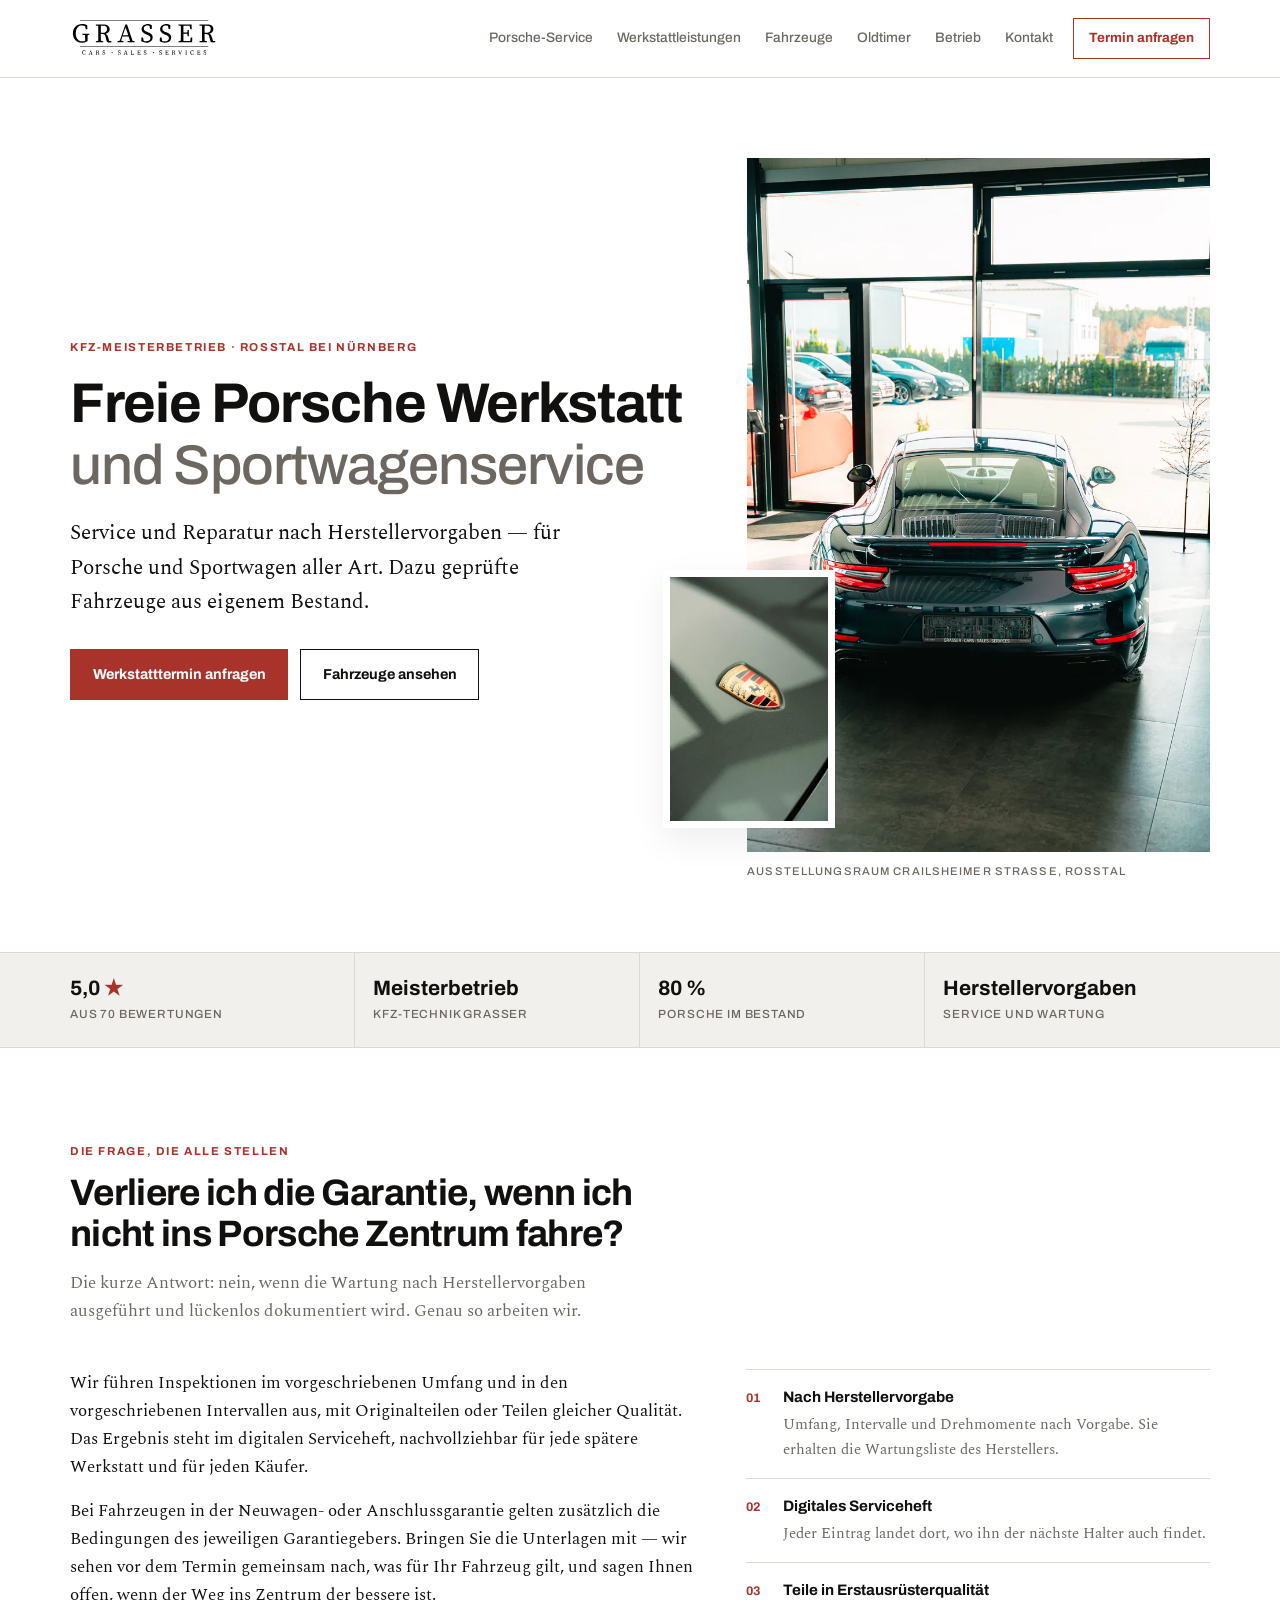
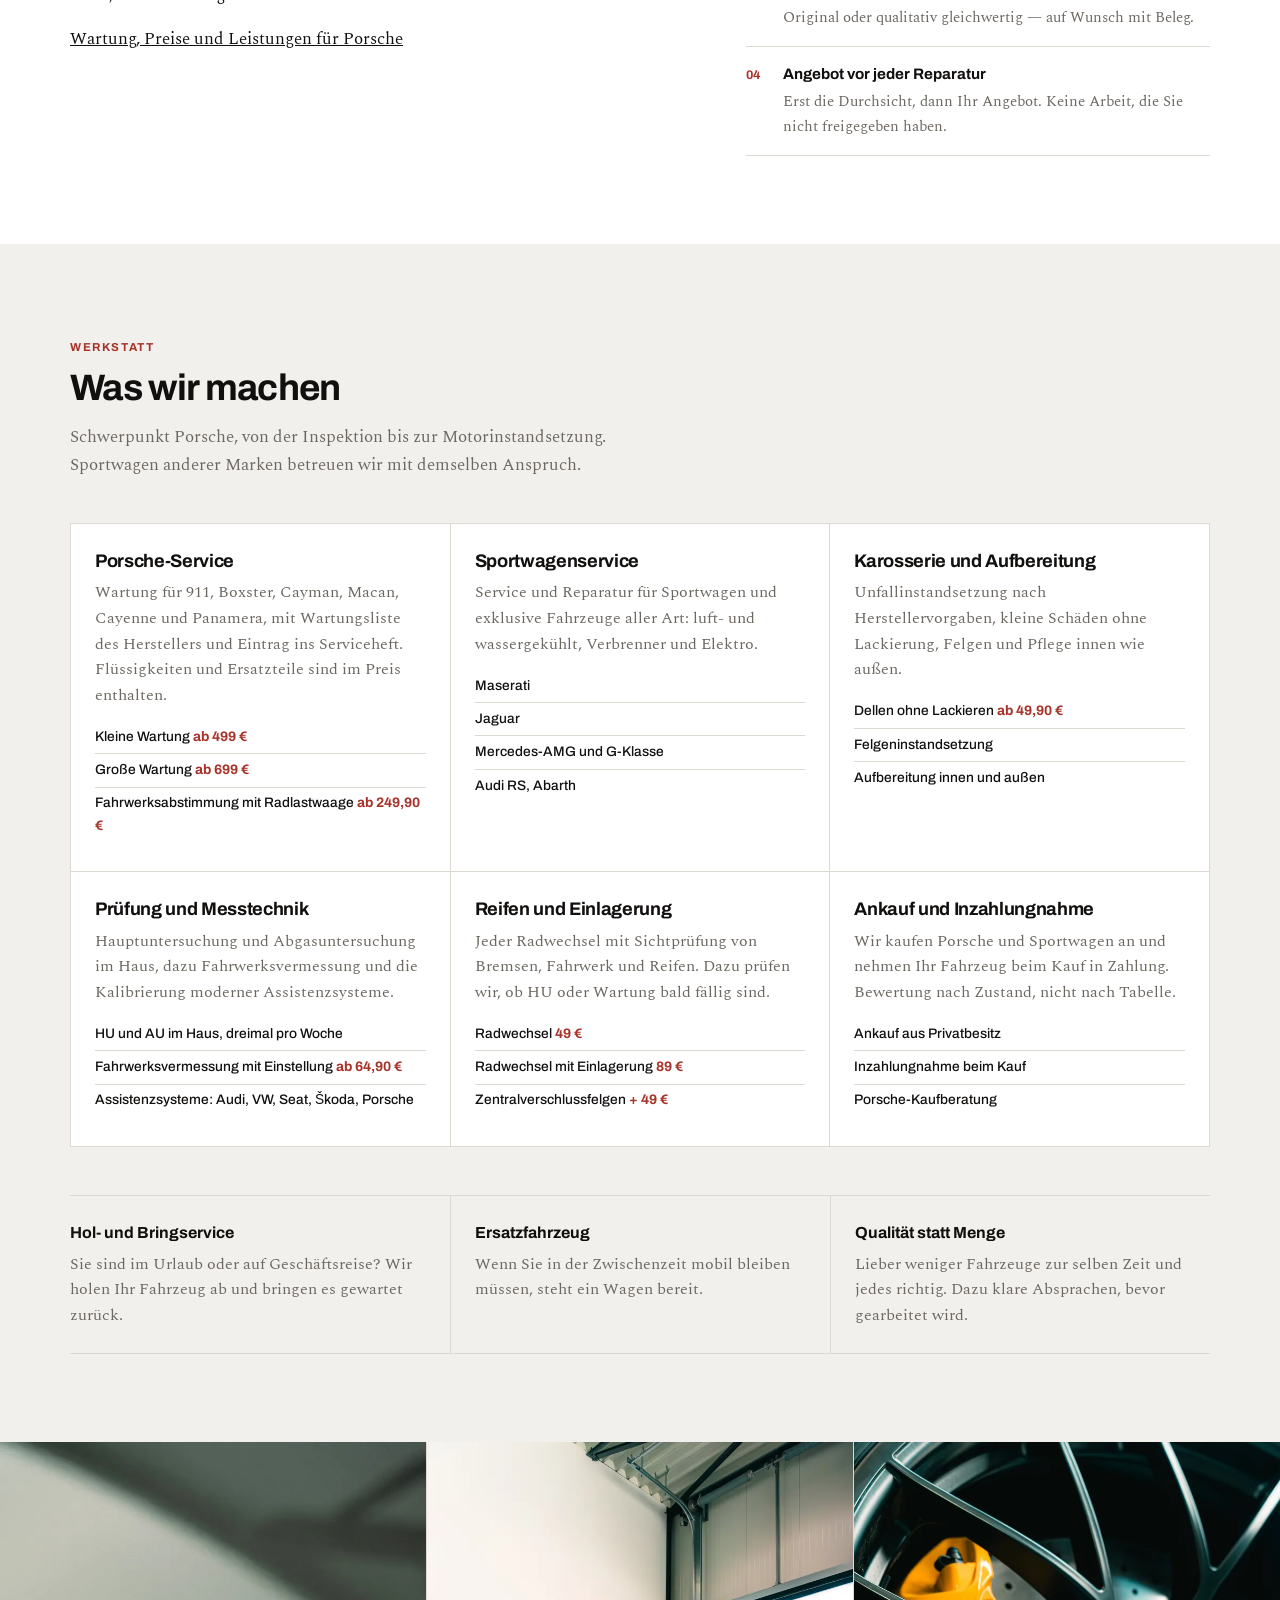
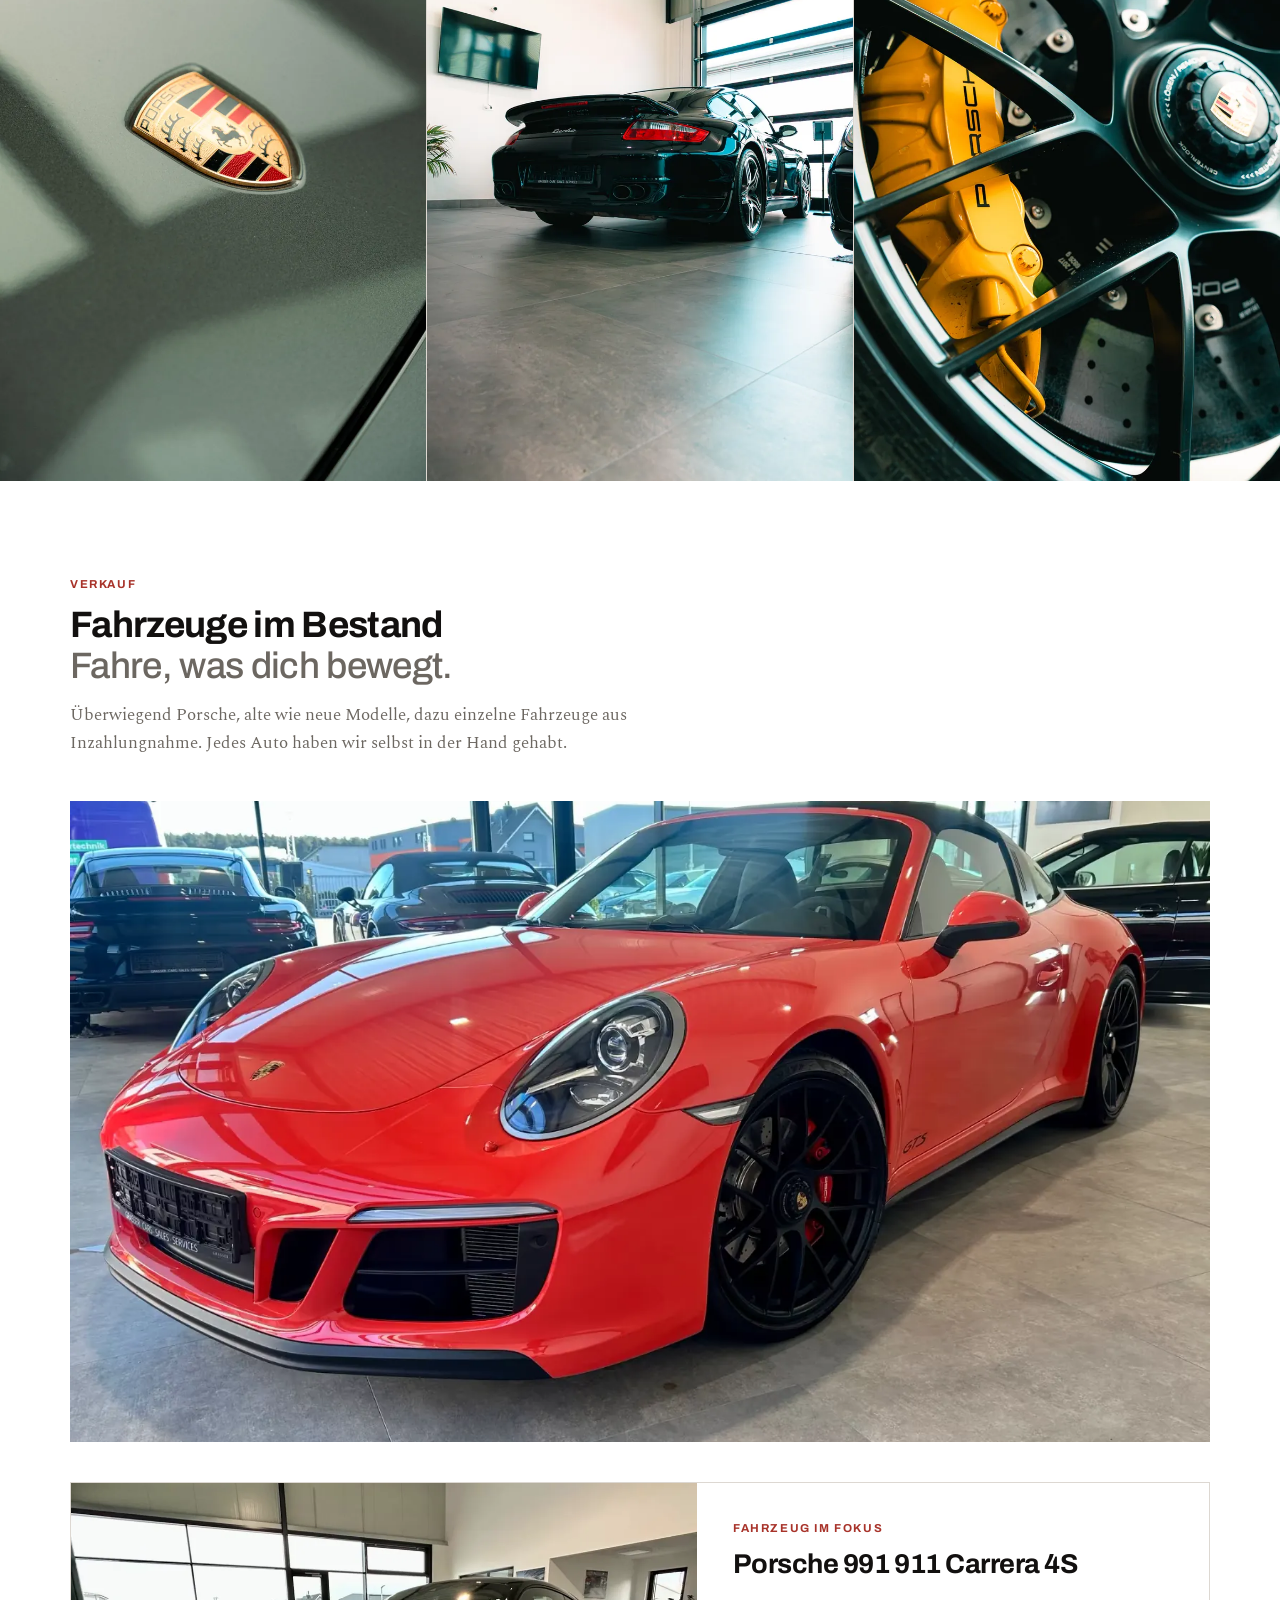
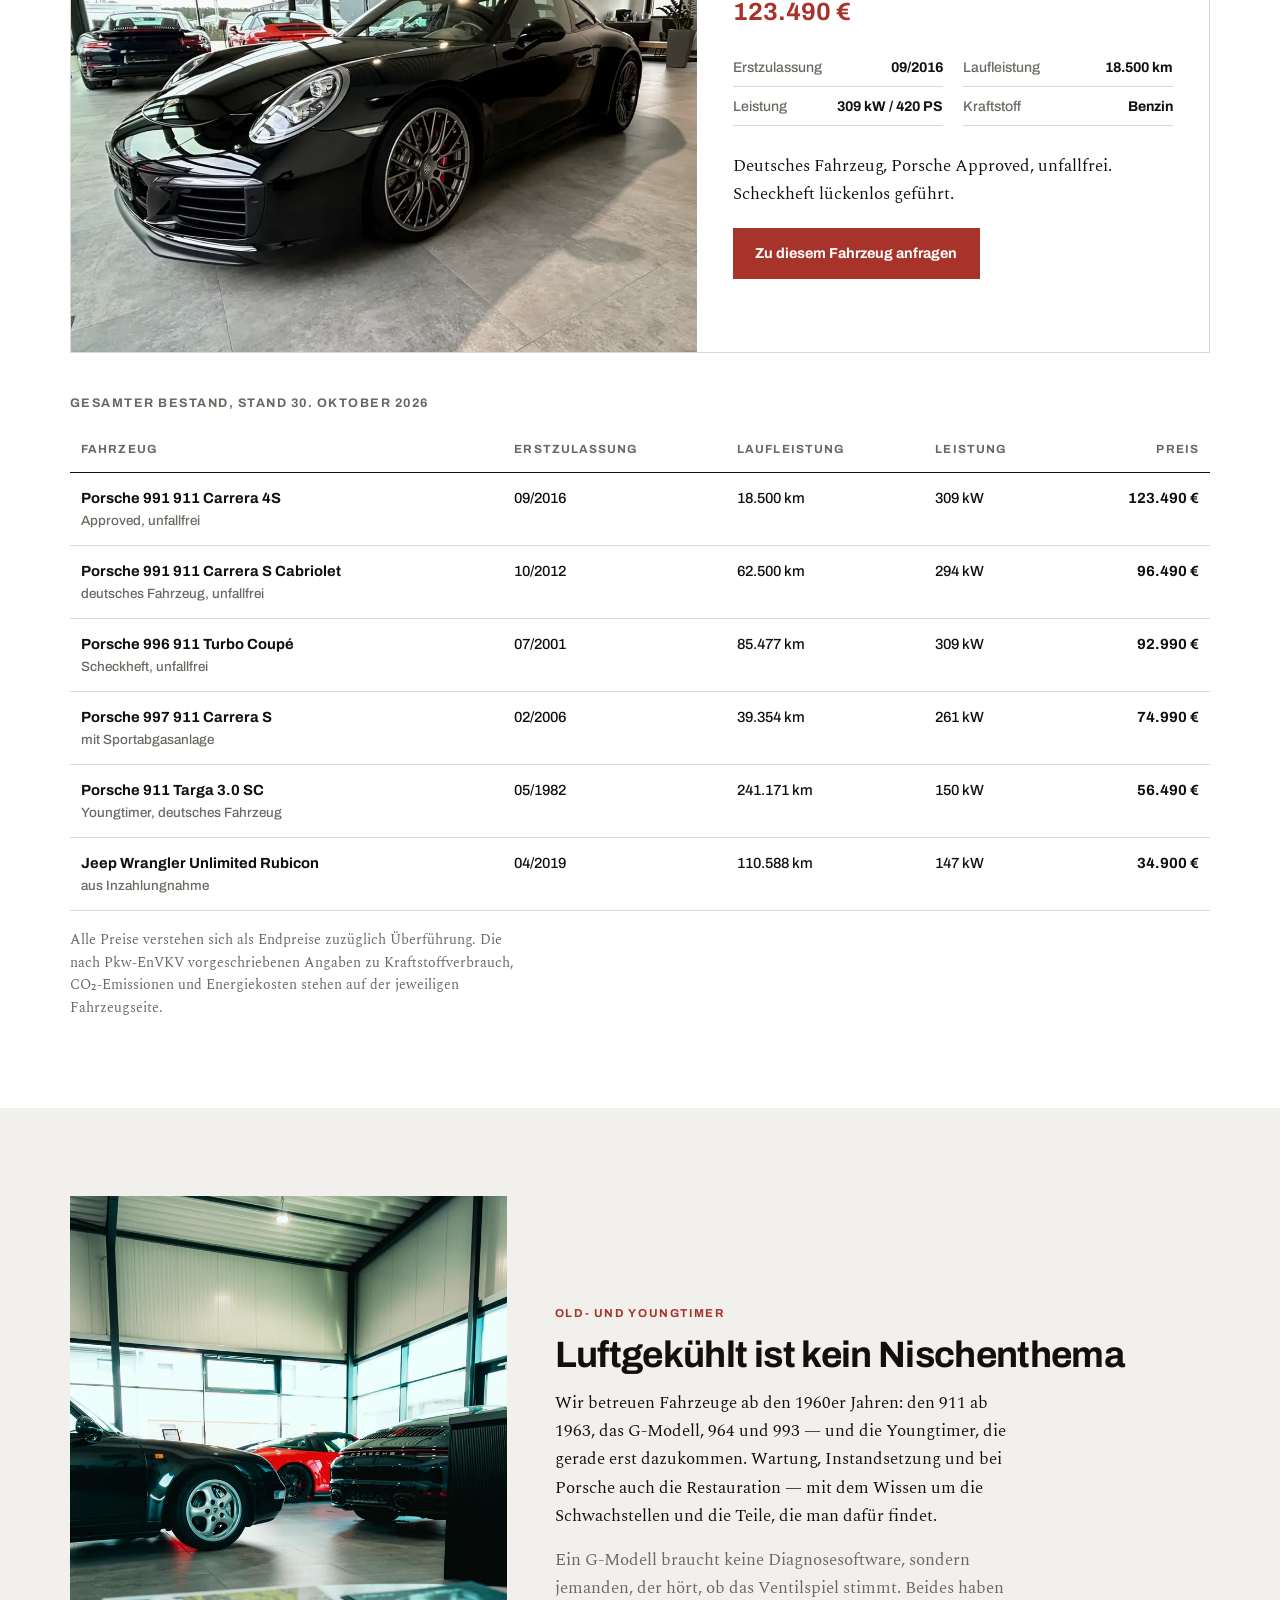
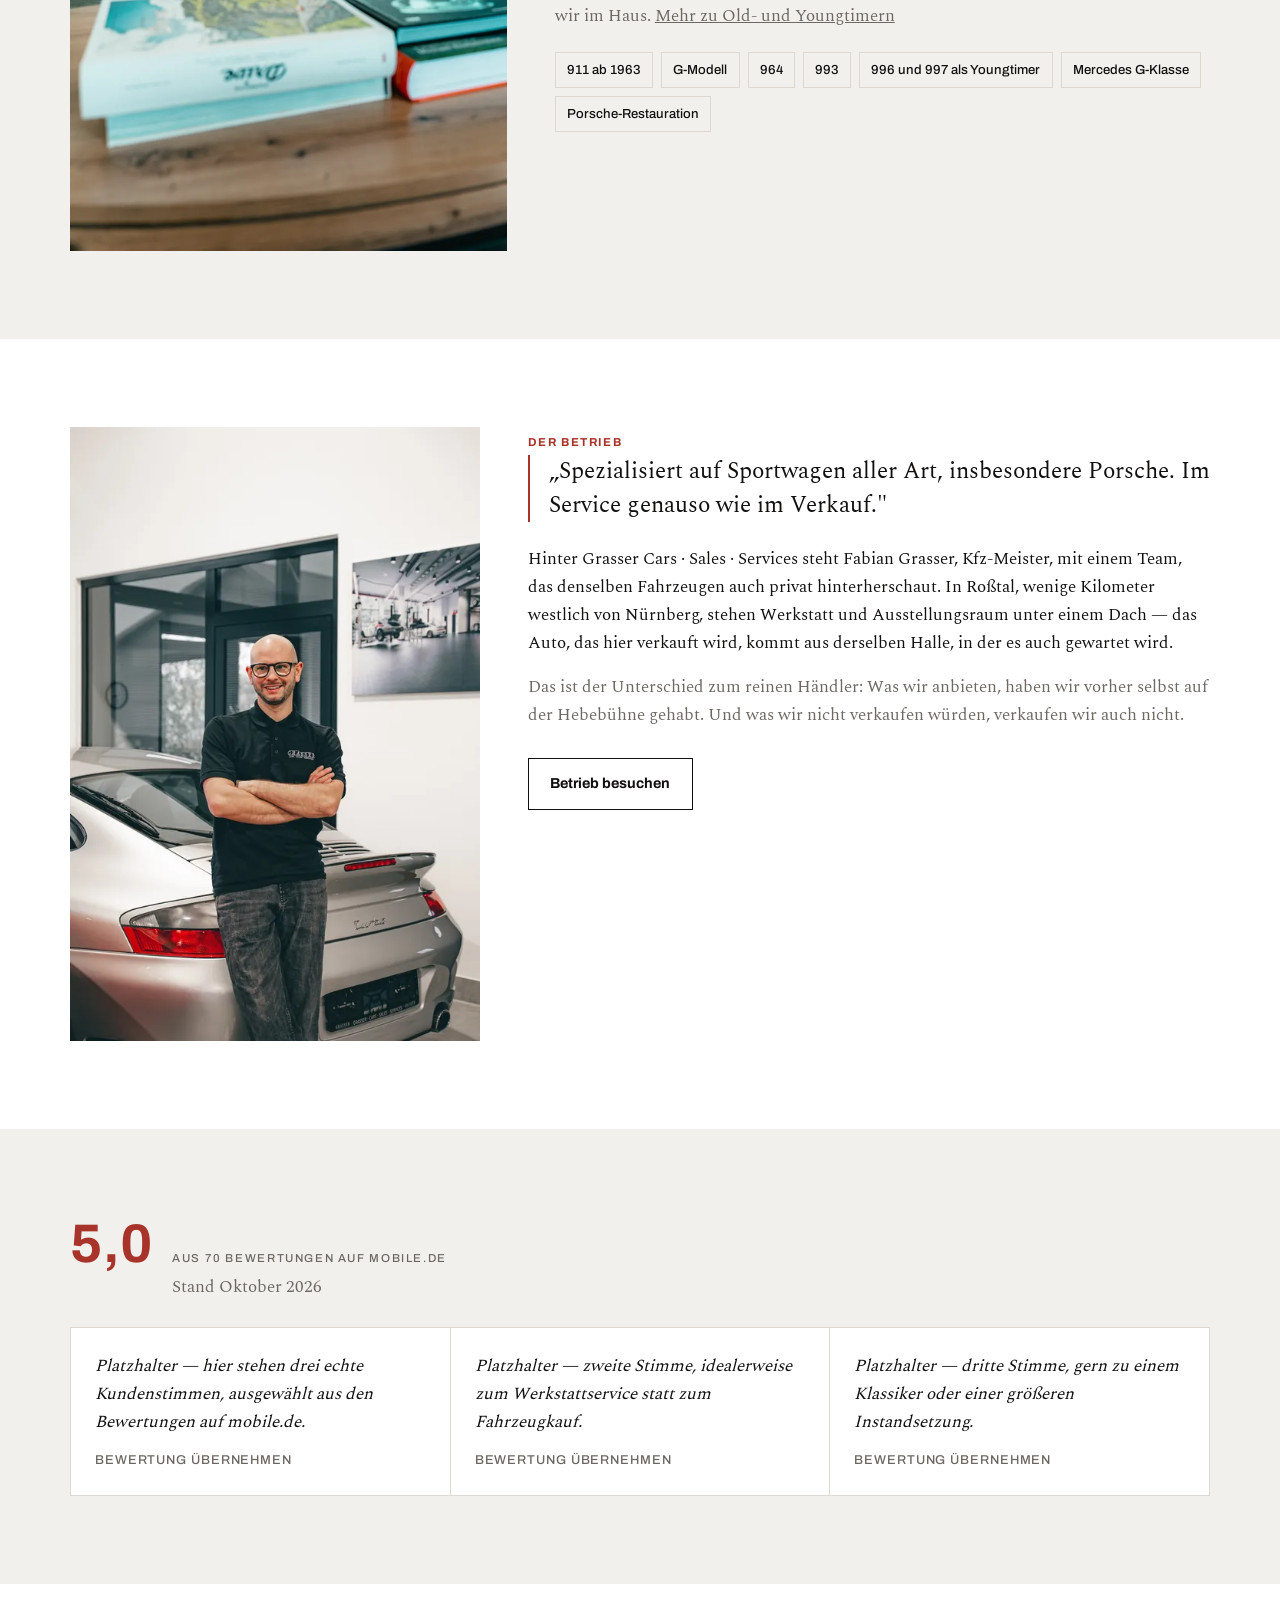
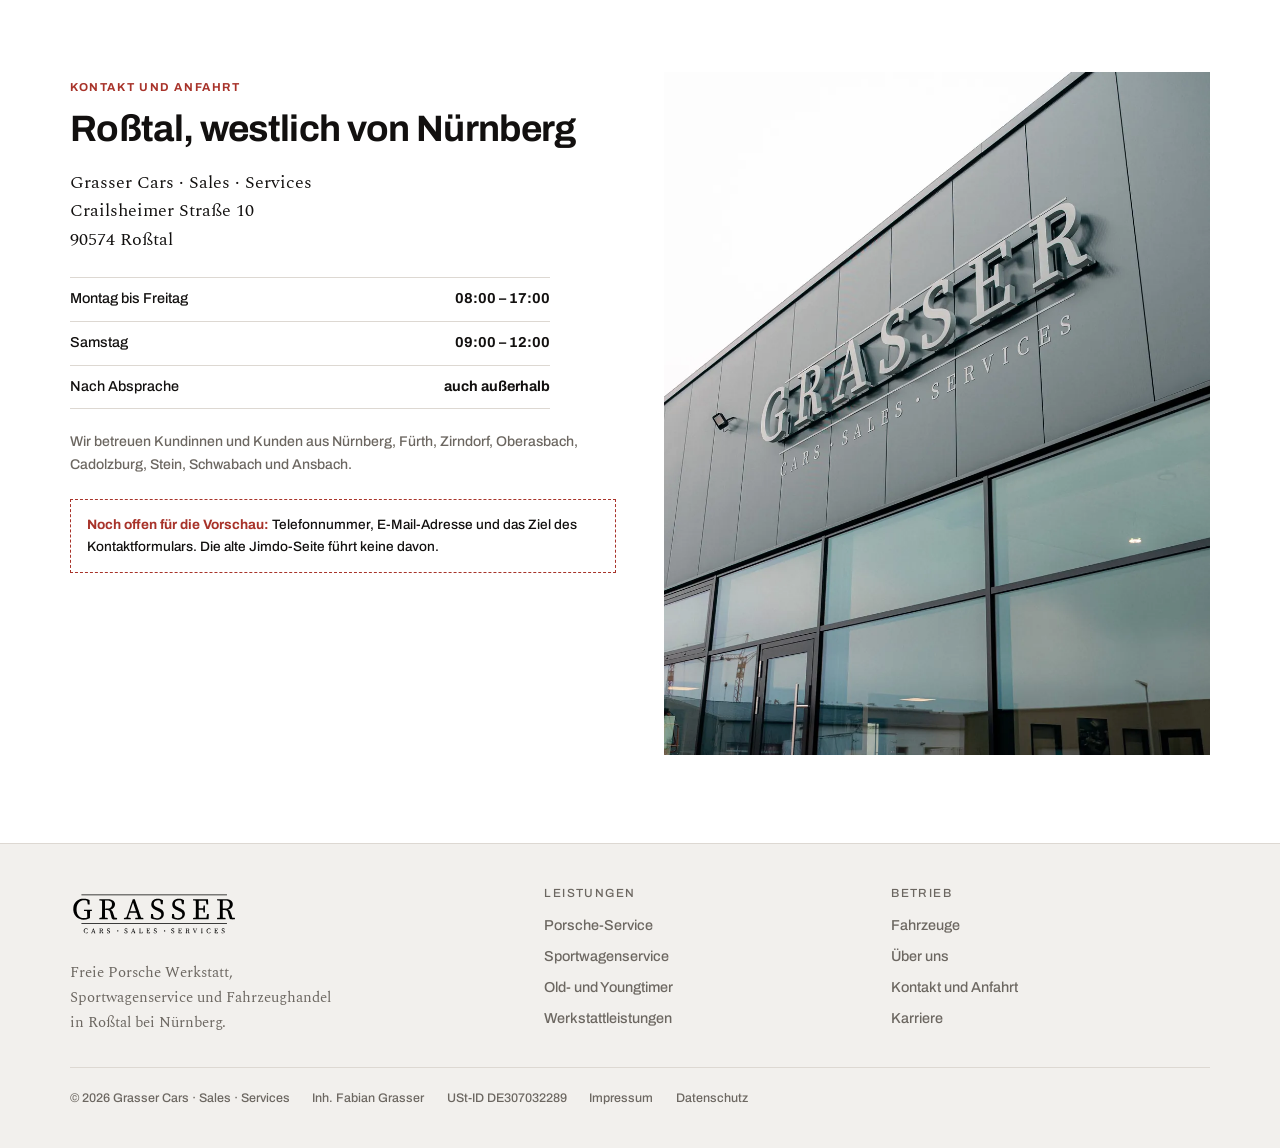
==== commit 95db1b30: "feat(relaunch): Unterseite Oldtimer, Menuepunkt Klassiker heisst Oldtimer Baureihen 911 ab 1963 bis " ====
--- a/relaunch/index.html
+++ b/relaunch/index.html
@@ -35,7 +35,7 @@
       <a href="porsche-service.html">Porsche-Service</a>
       <a href="werkstattleistungen.html">Werkstattleistungen</a>
       <a href="#fahrzeuge">Fahrzeuge</a>
-      <a href="#klassiker">Klassiker</a>
+      <a href="oldtimer-service.html">Oldtimer</a>
       <a href="#betrieb">Betrieb</a>
       <a href="#kontakt">Kontakt</a>
     </nav>
@@ -261,7 +261,7 @@
           <span class="eyebrow">Old- und Youngtimer</span>
           <h2 style="font-size:clamp(1.6rem,3.4vw,2.3rem);margin-top:.55rem">Luftgekühlt ist kein Nischenthema</h2>
           <p style="margin-top:.9rem;max-width:52ch">Wir betreuen Fahrzeuge ab den 1960er Jahren: den 911 ab 1963, das G-Modell, 964 und 993 — und die Youngtimer, die gerade erst dazukommen. Wartung, Instandsetzung und bei Porsche auch die Restauration — mit dem Wissen um die Schwachstellen und die Teile, die man dafür findet.</p>
-          <p style="margin-top:1rem;color:var(--tinte-matt);max-width:52ch">Ein 993 braucht keine Diagnosesoftware, sondern jemanden, der weiß, wie sich ein Ventilspiel anhören soll. Beides haben wir im Haus.</p>
+          <p style="margin-top:1rem;color:var(--tinte-matt);max-width:52ch">Ein G-Modell braucht keine Diagnosesoftware, sondern jemanden, der hört, ob das Ventilspiel stimmt. Beides haben wir im Haus. <a href="oldtimer-service.html">Mehr zu Old- und Youngtimern</a></p>
           <ul class="generationen">
             <li>911 ab 1963</li><li>G-Modell</li><li>964</li><li>993</li><li>996 und 997 als Youngtimer</li><li>Mercedes G-Klasse</li><li>Porsche-Restauration</li>
           </ul>
@@ -350,7 +350,7 @@
         <ul>
           <li><a href="porsche-service.html">Porsche-Service</a></li>
           <li><a href="#leistungen">Sportwagenservice</a></li>
-          <li><a href="#klassiker">Old- und Youngtimer</a></li>
+          <li><a href="oldtimer-service.html">Old- und Youngtimer</a></li>
           <li><a href="werkstattleistungen.html">Werkstattleistungen</a></li>
         </ul>
       </nav>
--- a/relaunch/assets/stil.css
+++ b/relaunch/assets/stil.css
@@ -28,7 +28,7 @@
     --papier-warm:#1B1917;
     --tinte:#F4F2EF;
     --tinte-matt:#A49E96;
-    --indischrot:#D4564A;
+    --indischrot:#D85D51;
     --petrol:#6E9A9E;
     --linie:#302C29;
     --schatten:rgba(0,0,0,.4);
@@ -40,7 +40,7 @@
   --papier-warm:#1B1917;
   --tinte:#F4F2EF;
   --tinte-matt:#A49E96;
-  --indischrot:#D4564A;
+  --indischrot:#D85D51;
   --petrol:#6E9A9E;
   --linie:#302C29;
   --schatten:rgba(0,0,0,.4);
@@ -143,6 +143,7 @@
 .leistungen{display:grid;gap:1px;background:var(--linie);border:1px solid var(--linie);grid-template-columns:minmax(0,1fr)}
 @media (min-width:680px){.leistungen{grid-template-columns:repeat(2,minmax(0,1fr))}}
 @media (min-width:1000px){.leistungen{grid-template-columns:repeat(3,minmax(0,1fr))}}
+@media (min-width:1000px){.leistungen.paare{grid-template-columns:repeat(2,minmax(0,1fr))}}
 .karte{background:var(--papier);padding:1.65rem 1.5rem 1.8rem;min-width:0;display:flex;flex-direction:column;gap:.6rem}
 .karte h3{font-size:1.14rem}
 .karte p{color:var(--tinte-matt);font-size:.97rem}
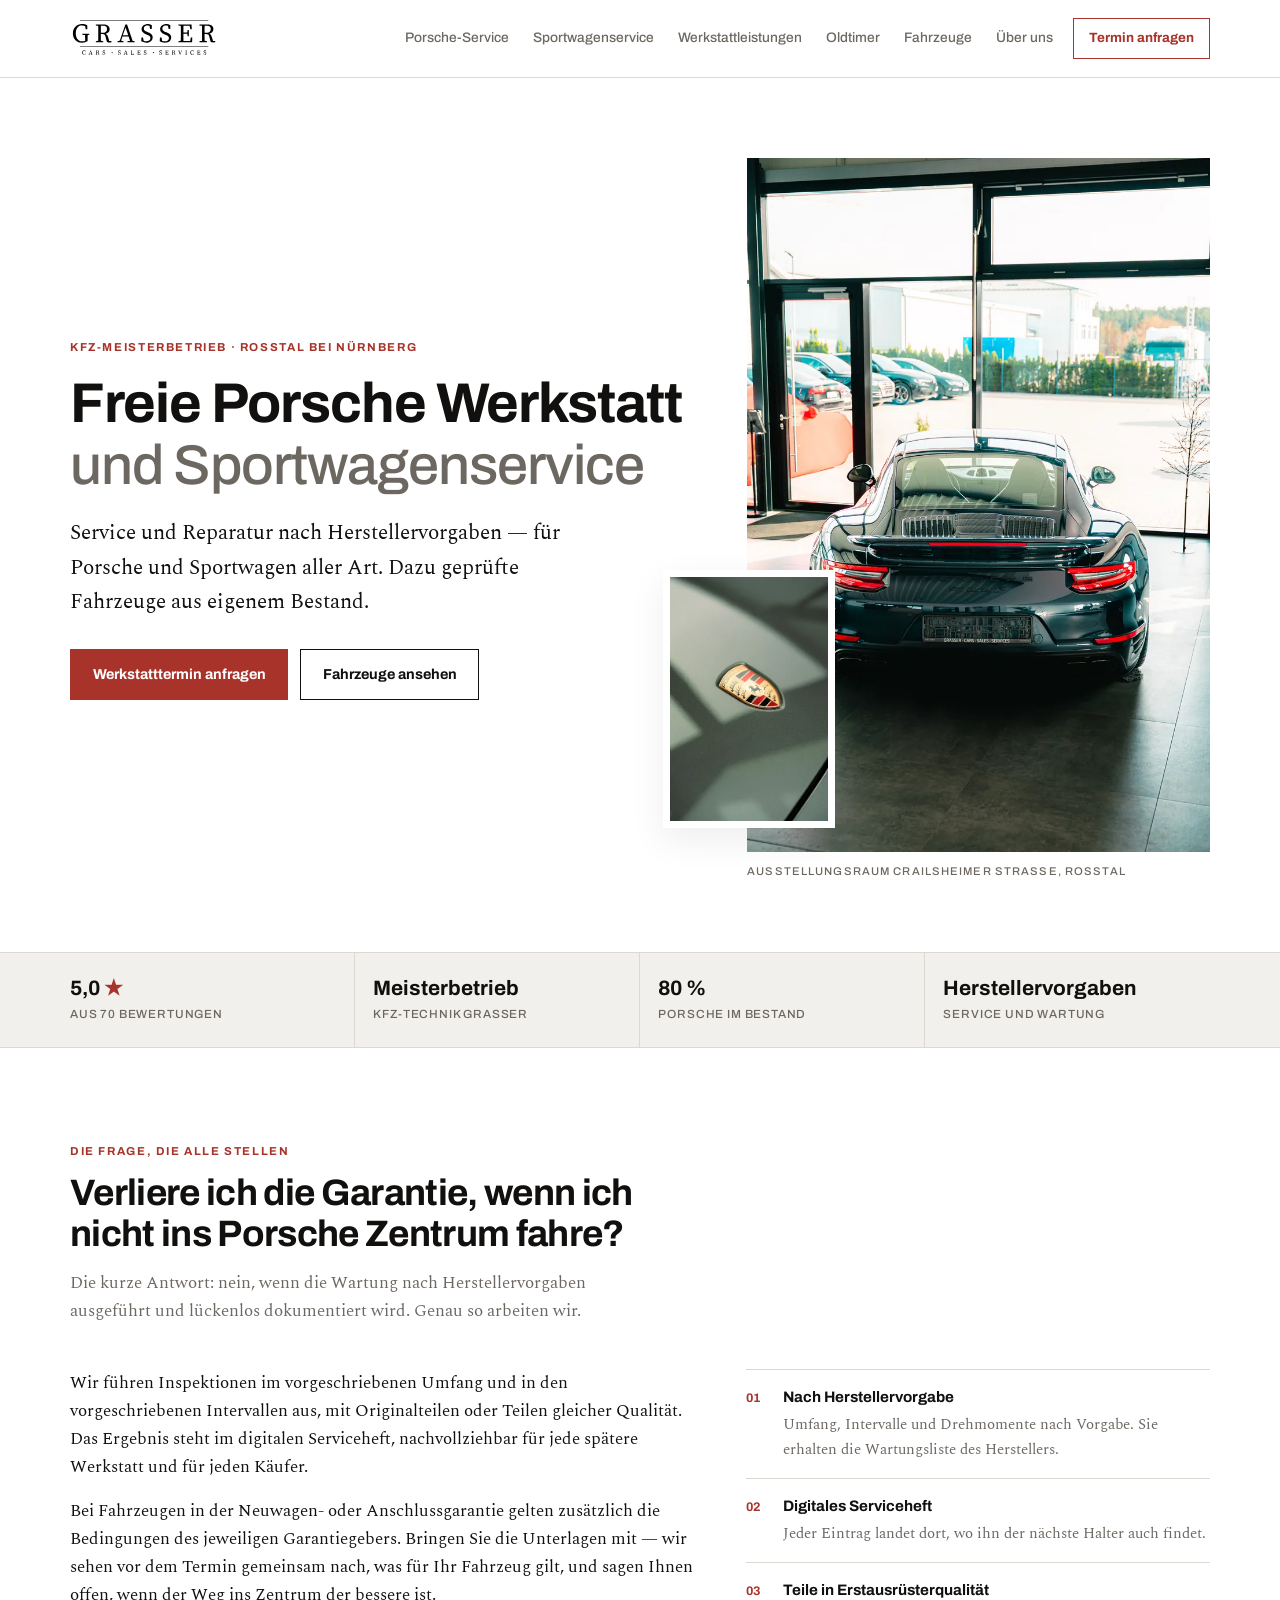
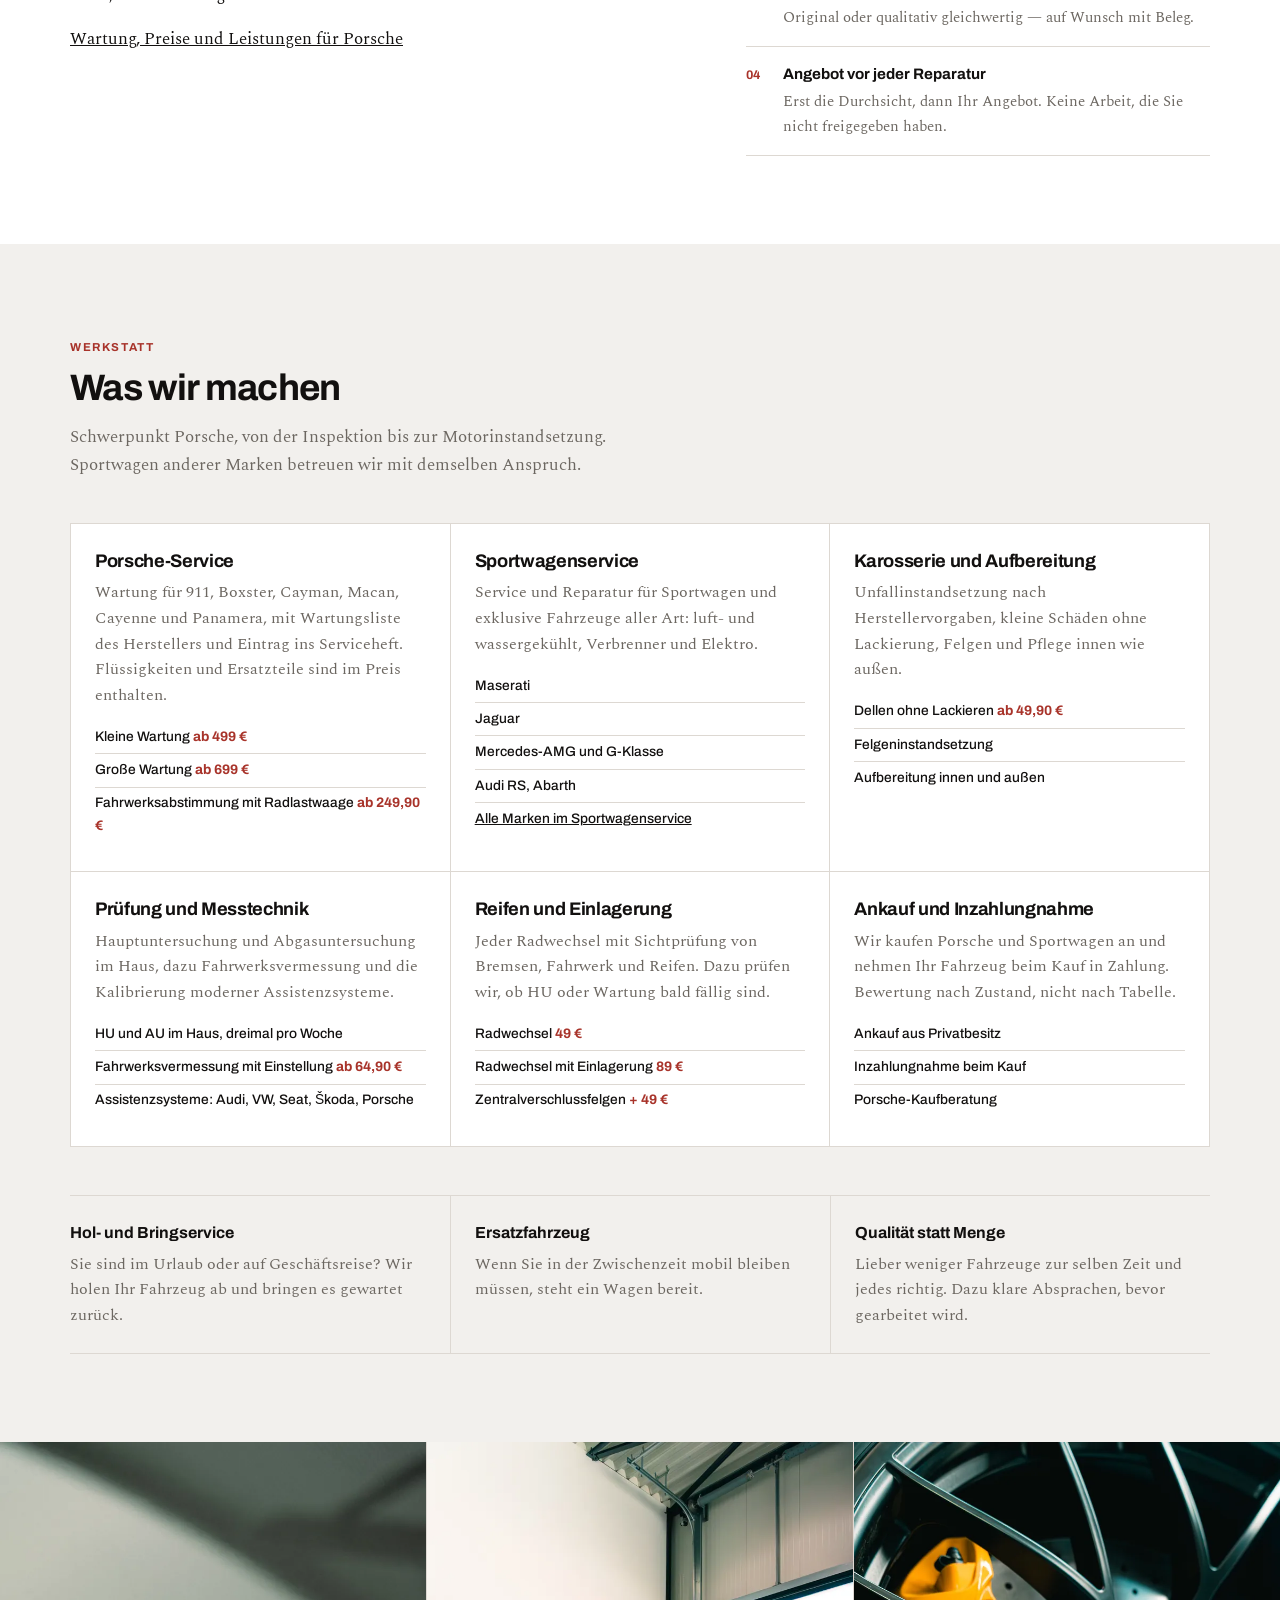
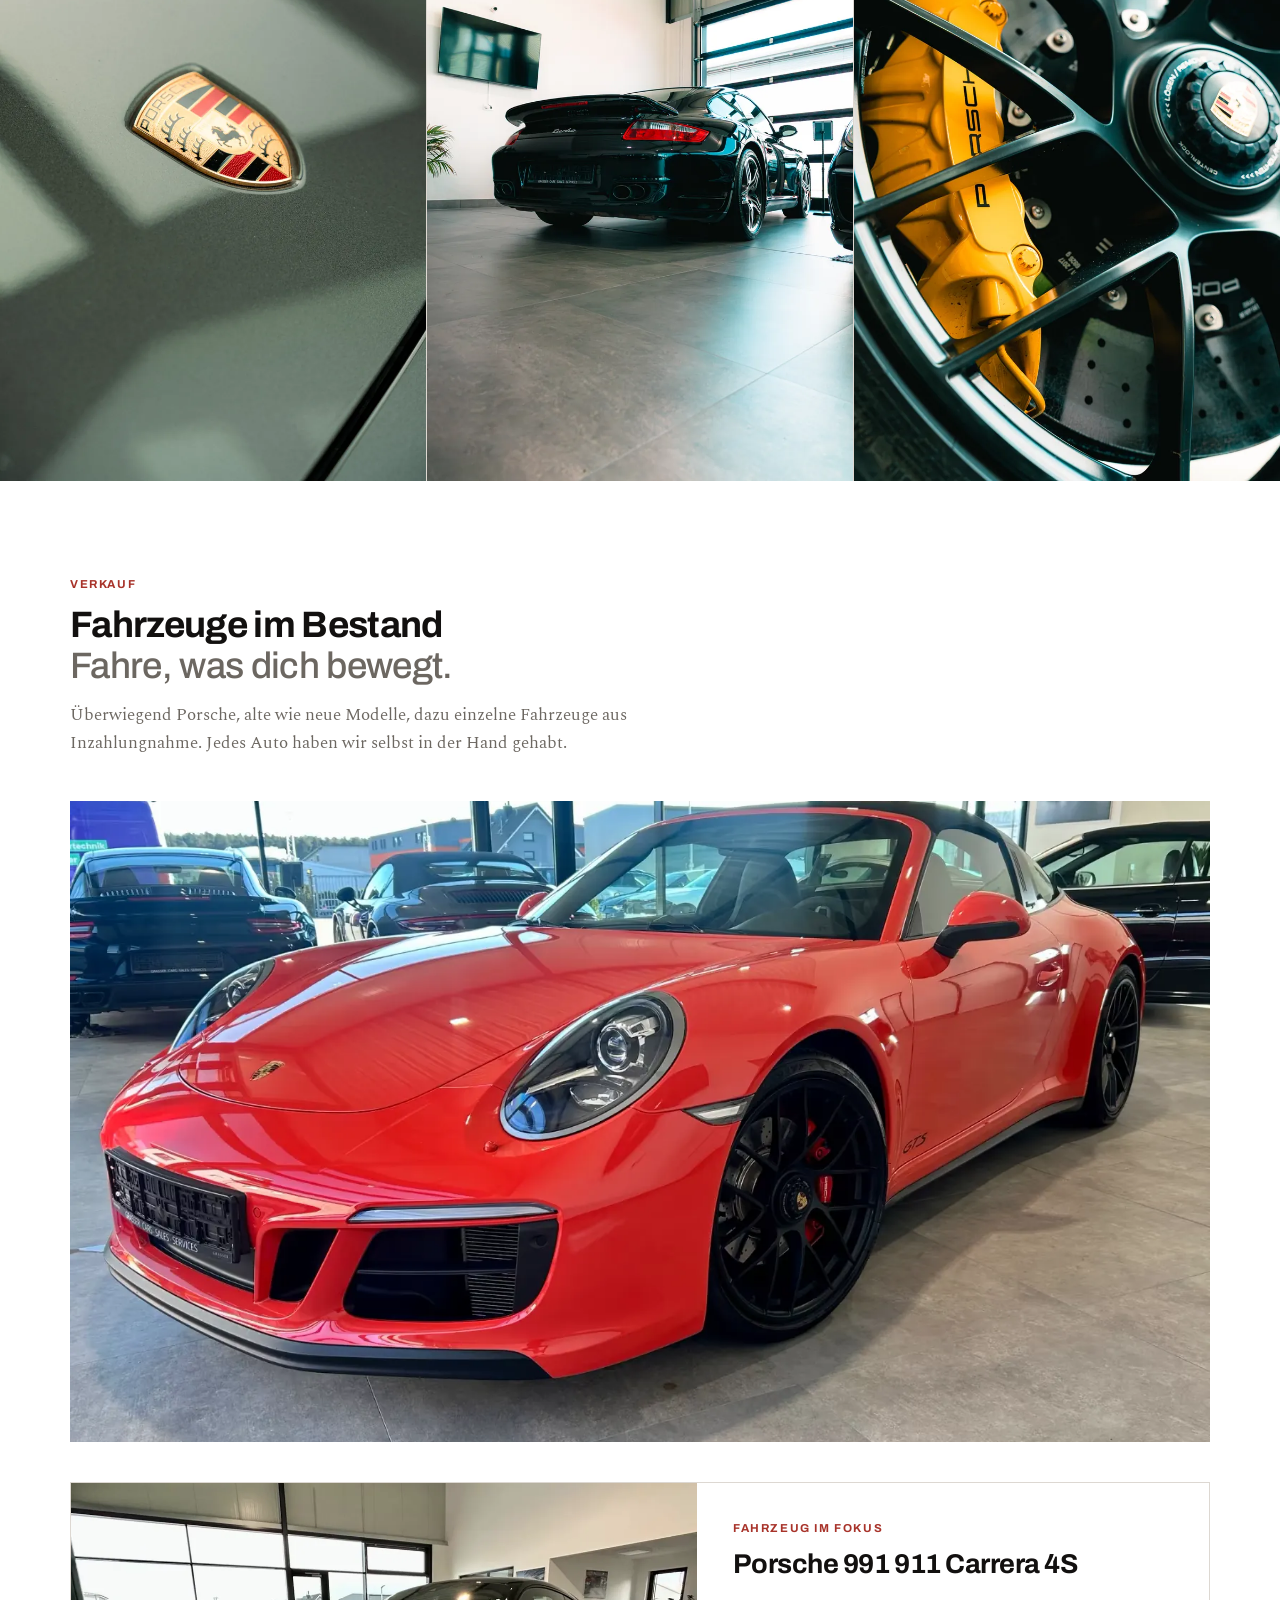
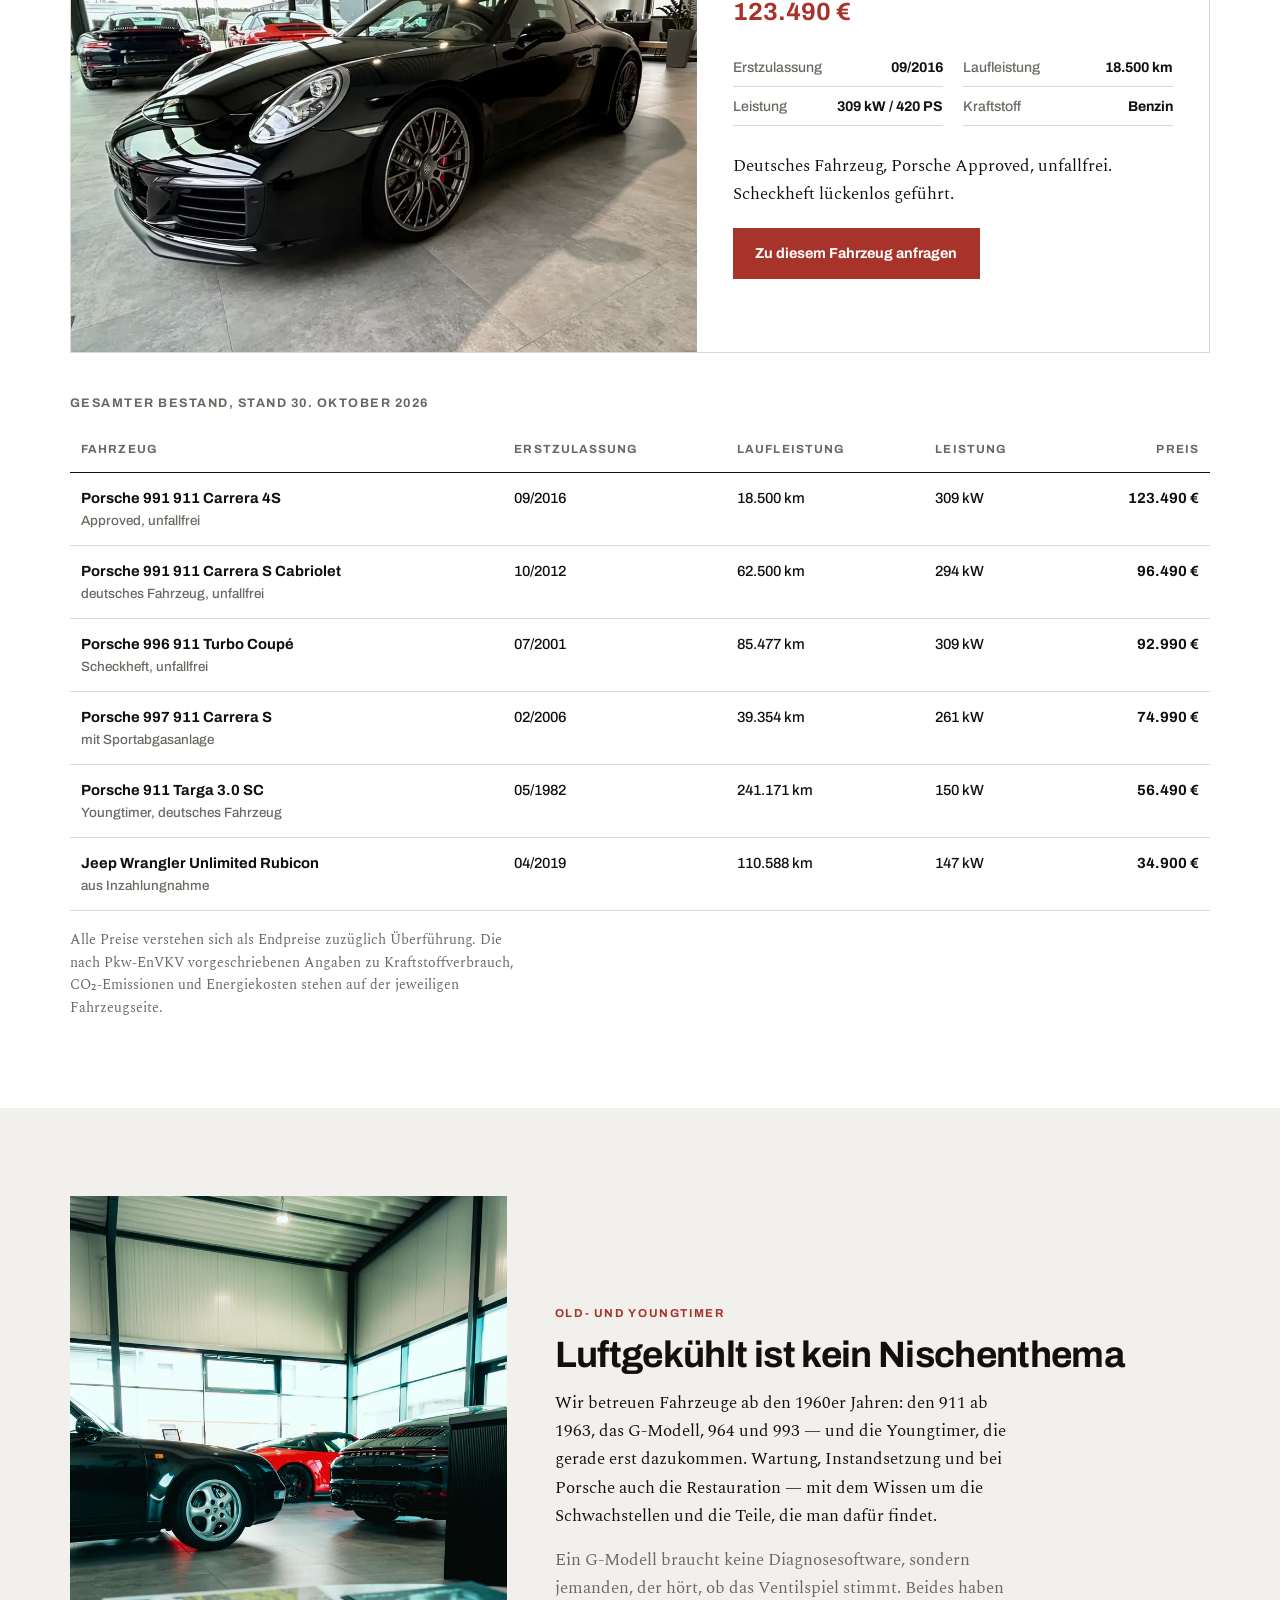
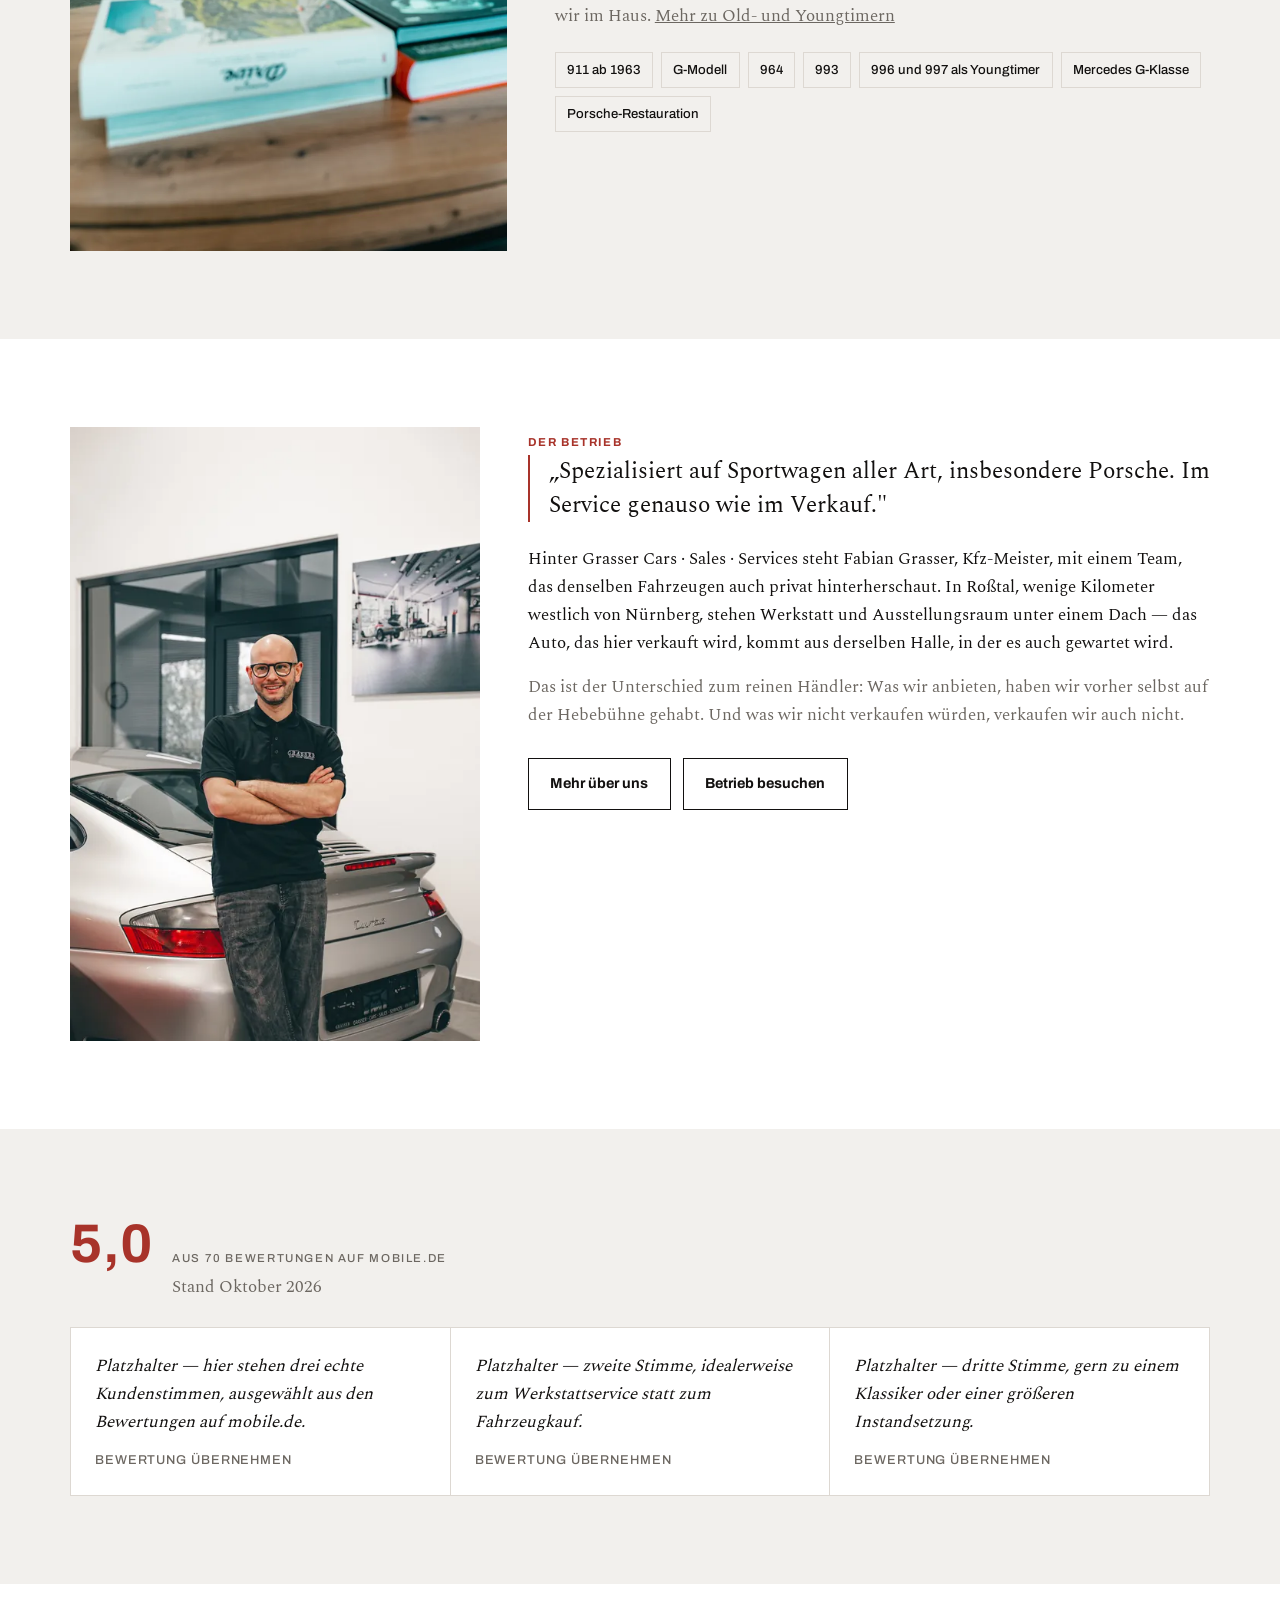
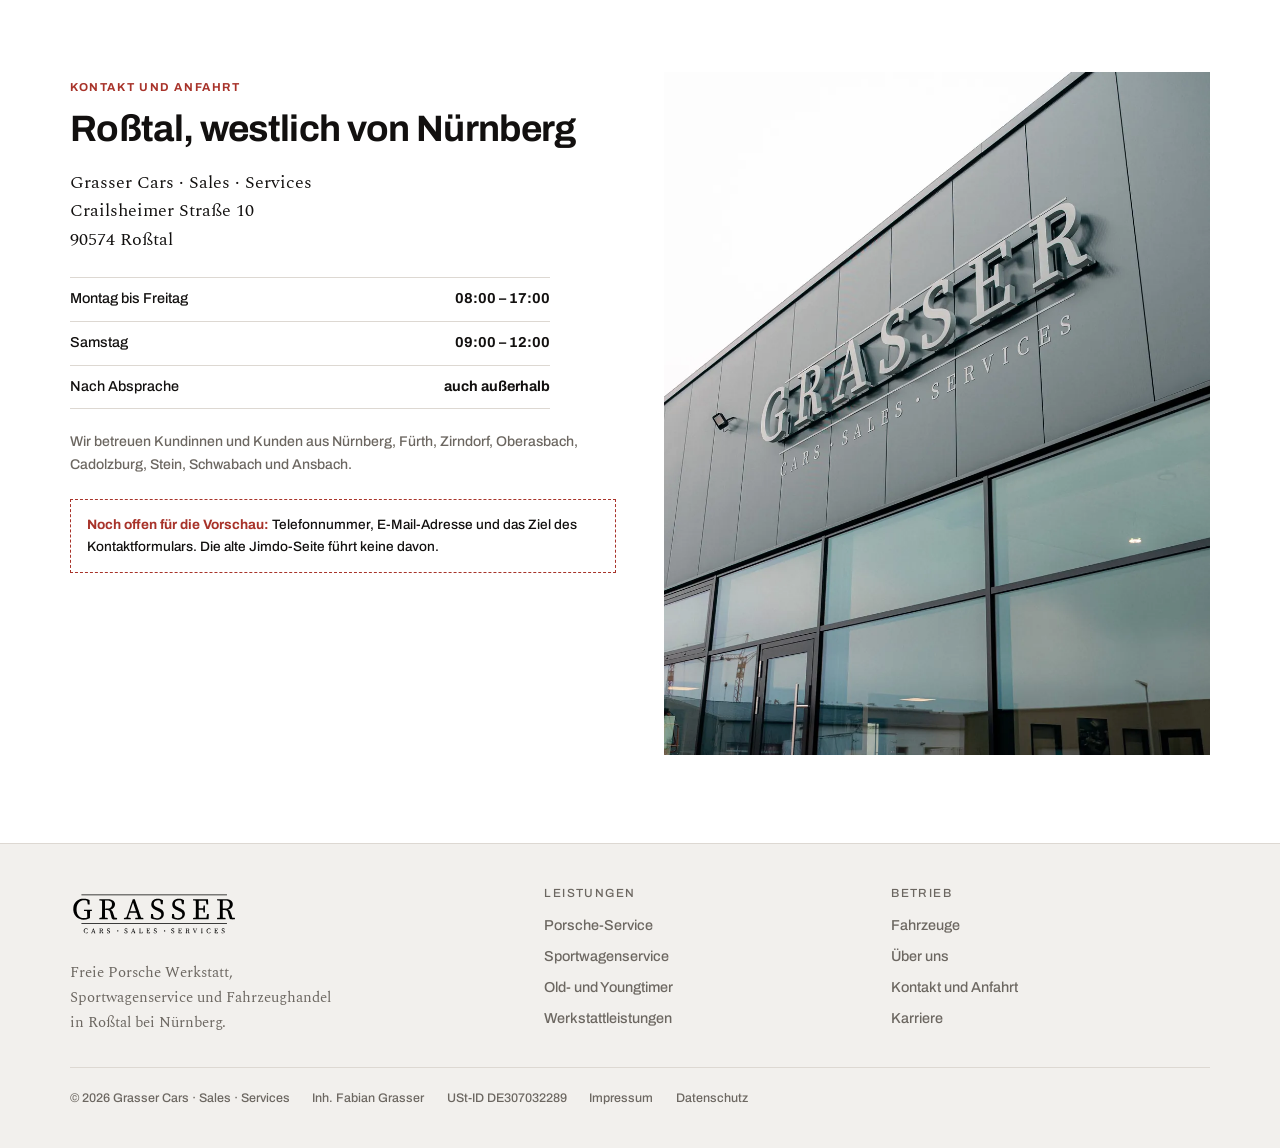
==== commit 52c5769e: "feat(relaunch): Sportwagenservice, Ueber uns, neues Menue mit Burger Zwei neue Unterseiten, Menue mi" ====
--- a/relaunch/index.html
+++ b/relaunch/index.html
@@ -20,6 +20,7 @@
 <meta name="twitter:card" content="summary_large_image">
 <meta name="theme-color" content="#12100F">
 <link rel="stylesheet" href="assets/stil.css">
+<script src="assets/menue.js" defer></script>
 </head>
 <body>
 
@@ -31,15 +32,16 @@
     <a class="marke" href="#start" aria-label="Grasser Cars Sales Services, zum Seitenanfang">
       <img src="img/logo-grasser.svg" width="1708" height="632" alt="" aria-hidden="true">
     </a>
-    <nav class="hauptnav" aria-label="Hauptnavigation">
+    <nav class="hauptnav" id="hauptnav" aria-label="Hauptnavigation">
       <a href="porsche-service.html">Porsche-Service</a>
+      <a href="sportwagenservice.html">Sportwagenservice</a>
       <a href="werkstattleistungen.html">Werkstattleistungen</a>
+      <a href="oldtimer-service.html">Oldtimer</a>
       <a href="#fahrzeuge">Fahrzeuge</a>
-      <a href="oldtimer-service.html">Oldtimer</a>
-      <a href="#betrieb">Betrieb</a>
-      <a href="#kontakt">Kontakt</a>
+      <a href="ueber-uns.html">Über uns</a>
     </nav>
     <a class="ruf" href="#kontakt">Termin anfragen</a>
+    <button class="menue-knopf" type="button" aria-expanded="false" aria-controls="hauptnav" aria-label="Menü öffnen"><span></span><span></span><span></span></button>
   </div>
 </header>
 
@@ -126,6 +128,7 @@
             <li>Jaguar</li>
             <li>Mercedes-AMG und G-Klasse</li>
             <li>Audi RS, Abarth</li>
+            <li><a href="sportwagenservice.html">Alle Marken im Sportwagenservice</a></li>
           </ul>
         </article>
         <article class="karte">
@@ -284,7 +287,7 @@
           <blockquote class="zitat">„Spezialisiert auf Sportwagen aller Art, insbesondere Porsche. Im Service genauso wie im Verkauf."</blockquote>
           <p>Hinter Grasser Cars · Sales · Services steht Fabian Grasser, Kfz-Meister, mit einem Team, das denselben Fahrzeugen auch privat hinterherschaut. In Roßtal, wenige Kilometer westlich von Nürnberg, stehen Werkstatt und Ausstellungsraum unter einem Dach — das Auto, das hier verkauft wird, kommt aus derselben Halle, in der es auch gewartet wird.</p>
           <p>Das ist der Unterschied zum reinen Händler: Was wir anbieten, haben wir vorher selbst auf der Hebebühne gehabt. Und was wir nicht verkaufen würden, verkaufen wir auch nicht.</p>
-          <div class="cta-reihe"><a class="knopf zweit" href="#kontakt">Betrieb besuchen</a></div>
+          <div class="cta-reihe"><a class="knopf zweit" href="ueber-uns.html">Mehr über uns</a><a class="knopf zweit" href="#kontakt">Betrieb besuchen</a></div>
         </div>
       </div>
     </div>
@@ -349,7 +352,7 @@
         <p class="fuss-titel">Leistungen</p>
         <ul>
           <li><a href="porsche-service.html">Porsche-Service</a></li>
-          <li><a href="#leistungen">Sportwagenservice</a></li>
+          <li><a href="sportwagenservice.html">Sportwagenservice</a></li>
           <li><a href="oldtimer-service.html">Old- und Youngtimer</a></li>
           <li><a href="werkstattleistungen.html">Werkstattleistungen</a></li>
         </ul>
@@ -358,7 +361,7 @@
         <p class="fuss-titel">Betrieb</p>
         <ul>
           <li><a href="#fahrzeuge">Fahrzeuge</a></li>
-          <li><a href="#betrieb">Über uns</a></li>
+          <li><a href="ueber-uns.html">Über uns</a></li>
           <li><a href="#kontakt">Kontakt und Anfahrt</a></li>
           <li><a href="#kontakt">Karriere</a></li>
         </ul>
--- a/relaunch/assets/stil.css
+++ b/relaunch/assets/stil.css
@@ -78,7 +78,27 @@
 .hauptnav a:hover,.hauptnav a:focus-visible{color:var(--tinte);border-bottom-color:var(--indischrot)}
 .ruf{font-family:var(--grotesk);font-weight:600;font-size:.84rem;text-decoration:none;color:var(--indischrot);border:1.5px solid var(--indischrot);padding:.5rem .95rem;white-space:nowrap}
 .ruf:hover,.ruf:focus-visible{background:var(--indischrot);color:var(--papier)}
-@media (max-width:860px){.hauptnav{display:none}}
+.hauptnav a{white-space:nowrap}
+.menue-knopf{display:none;flex:0 0 auto;width:44px;height:44px;align-items:center;justify-content:center;flex-direction:column;gap:5px;background:none;border:1.5px solid var(--linie);color:var(--tinte);cursor:pointer;padding:0}
+.menue-knopf span{display:block;width:18px;height:1.5px;background:currentColor;transition:transform .25s ease,opacity .2s ease}
+.menue-knopf[aria-expanded="true"] span:nth-child(1){transform:translateY(6.5px) rotate(45deg)}
+.menue-knopf[aria-expanded="true"] span:nth-child(2){opacity:0}
+.menue-knopf[aria-expanded="true"] span:nth-child(3){transform:translateY(-6.5px) rotate(-45deg)}
+.menue-knopf:focus-visible{outline:2px solid var(--indischrot);outline-offset:2px}
+@media (max-width:1040px){
+  .menue-knopf{display:flex}
+  .ruf{margin-left:auto}
+  .hauptnav{display:none;position:absolute;top:100%;left:0;right:0;margin:0;flex-direction:column;gap:0;background:var(--papier);border-bottom:1px solid var(--linie);padding:.5rem var(--rand-r) 1.25rem var(--rand);font-size:1.05rem;box-shadow:0 18px 30px -24px rgba(0,0,0,.35)}
+  .kopf.offen .hauptnav{display:flex}
+  .hauptnav a{padding:.8rem 0;border-bottom:1px solid var(--linie);min-height:44px;display:flex;align-items:center}
+  .hauptnav a:last-child{border-bottom:0}
+  .hauptnav a[aria-current="page"]{color:var(--indischrot);border-bottom-color:var(--linie)}
+}
+@media (max-width:480px){
+  .kopf .innen{gap:.6rem}
+  .marke img{width:118px}
+  .ruf{padding:.5rem .7rem;font-size:.8rem}
+}
 
 /* ---------- Auftakt ---------- */
 .auftakt .innen{padding-block:clamp(2.5rem,7vw,5rem) 0}
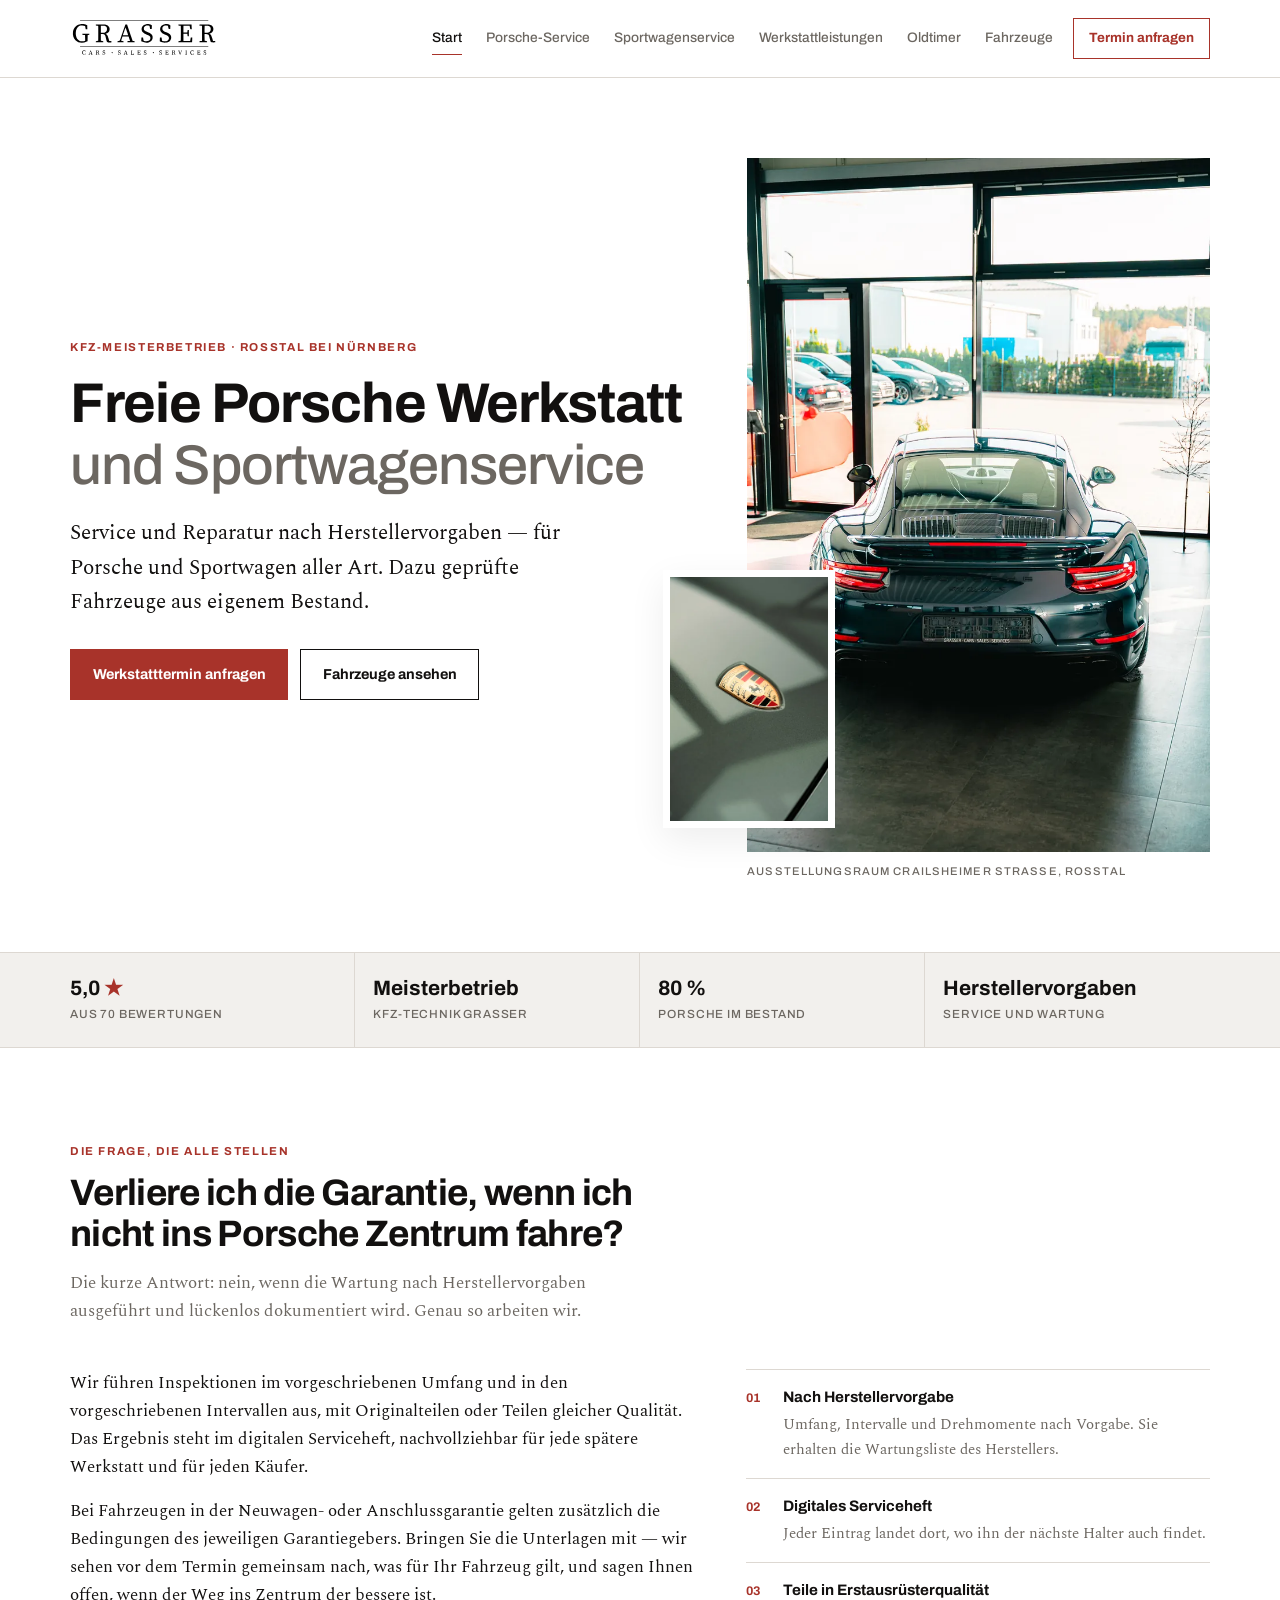
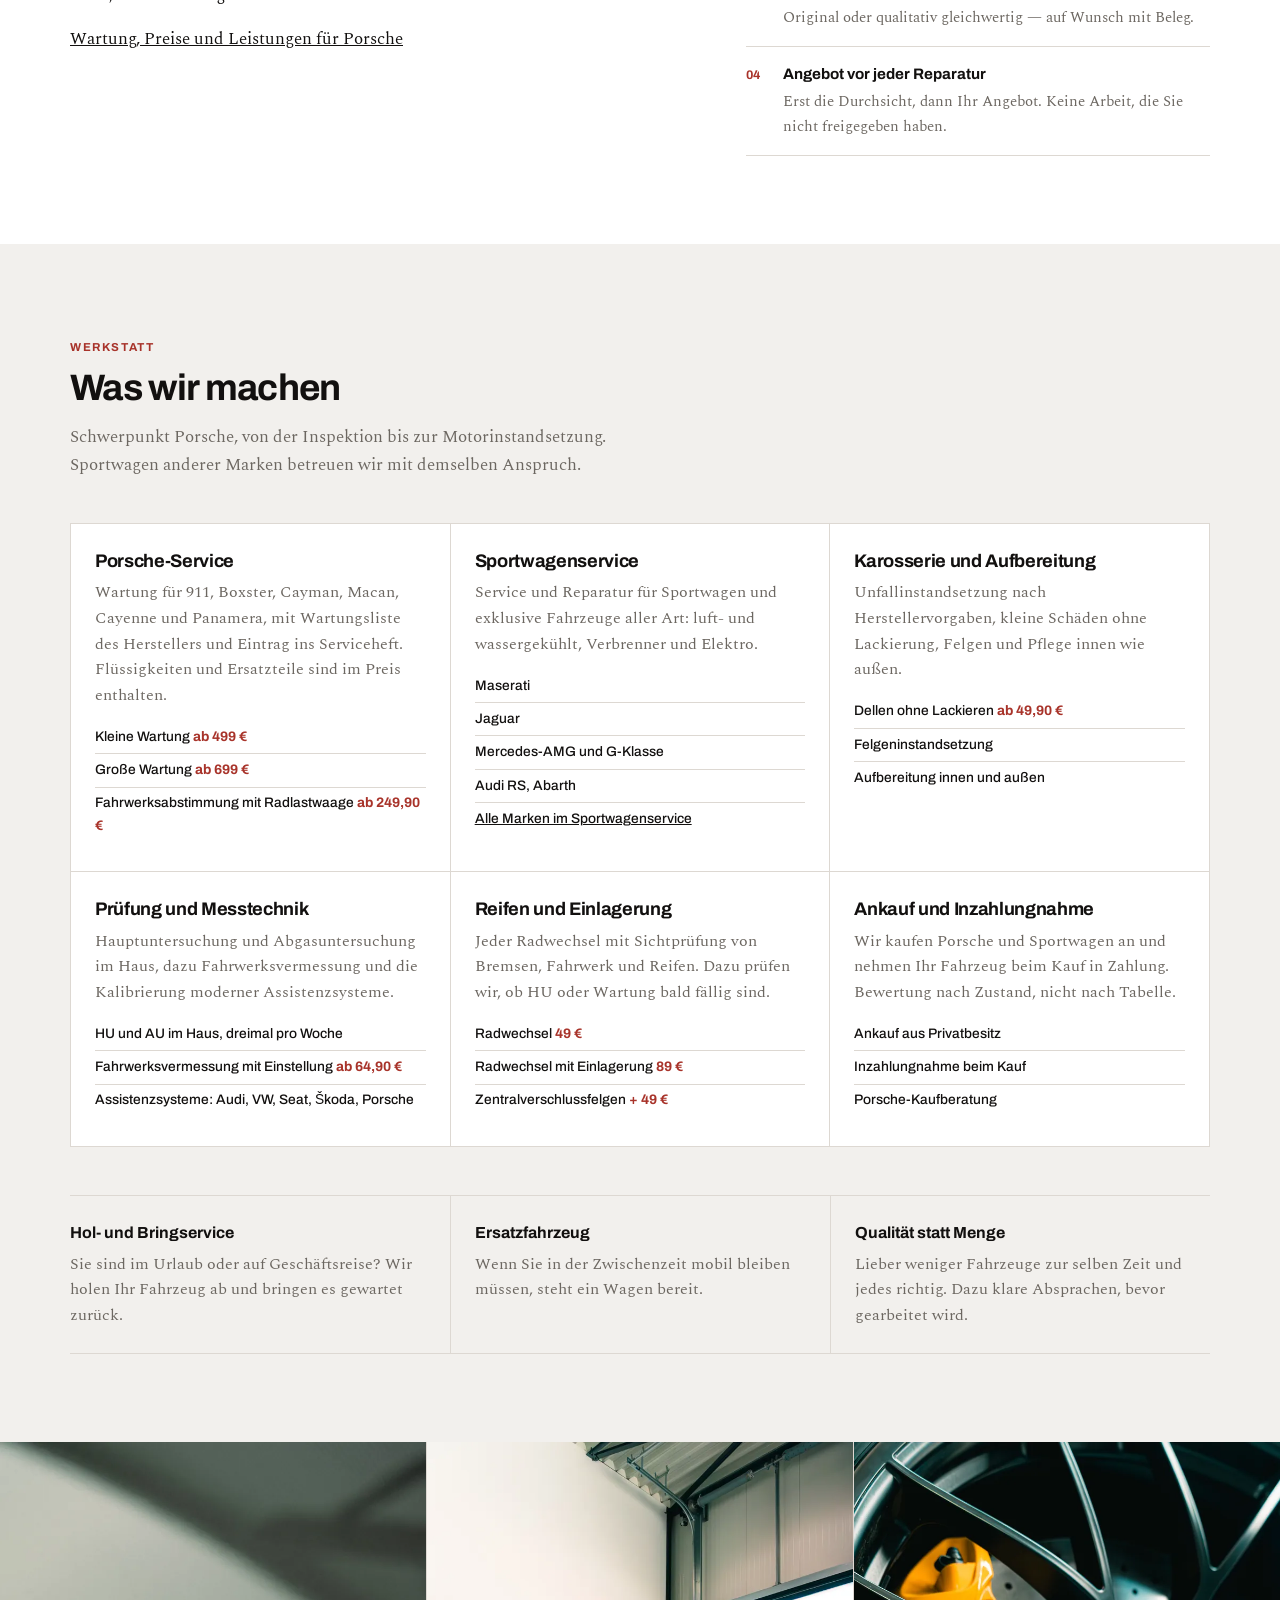
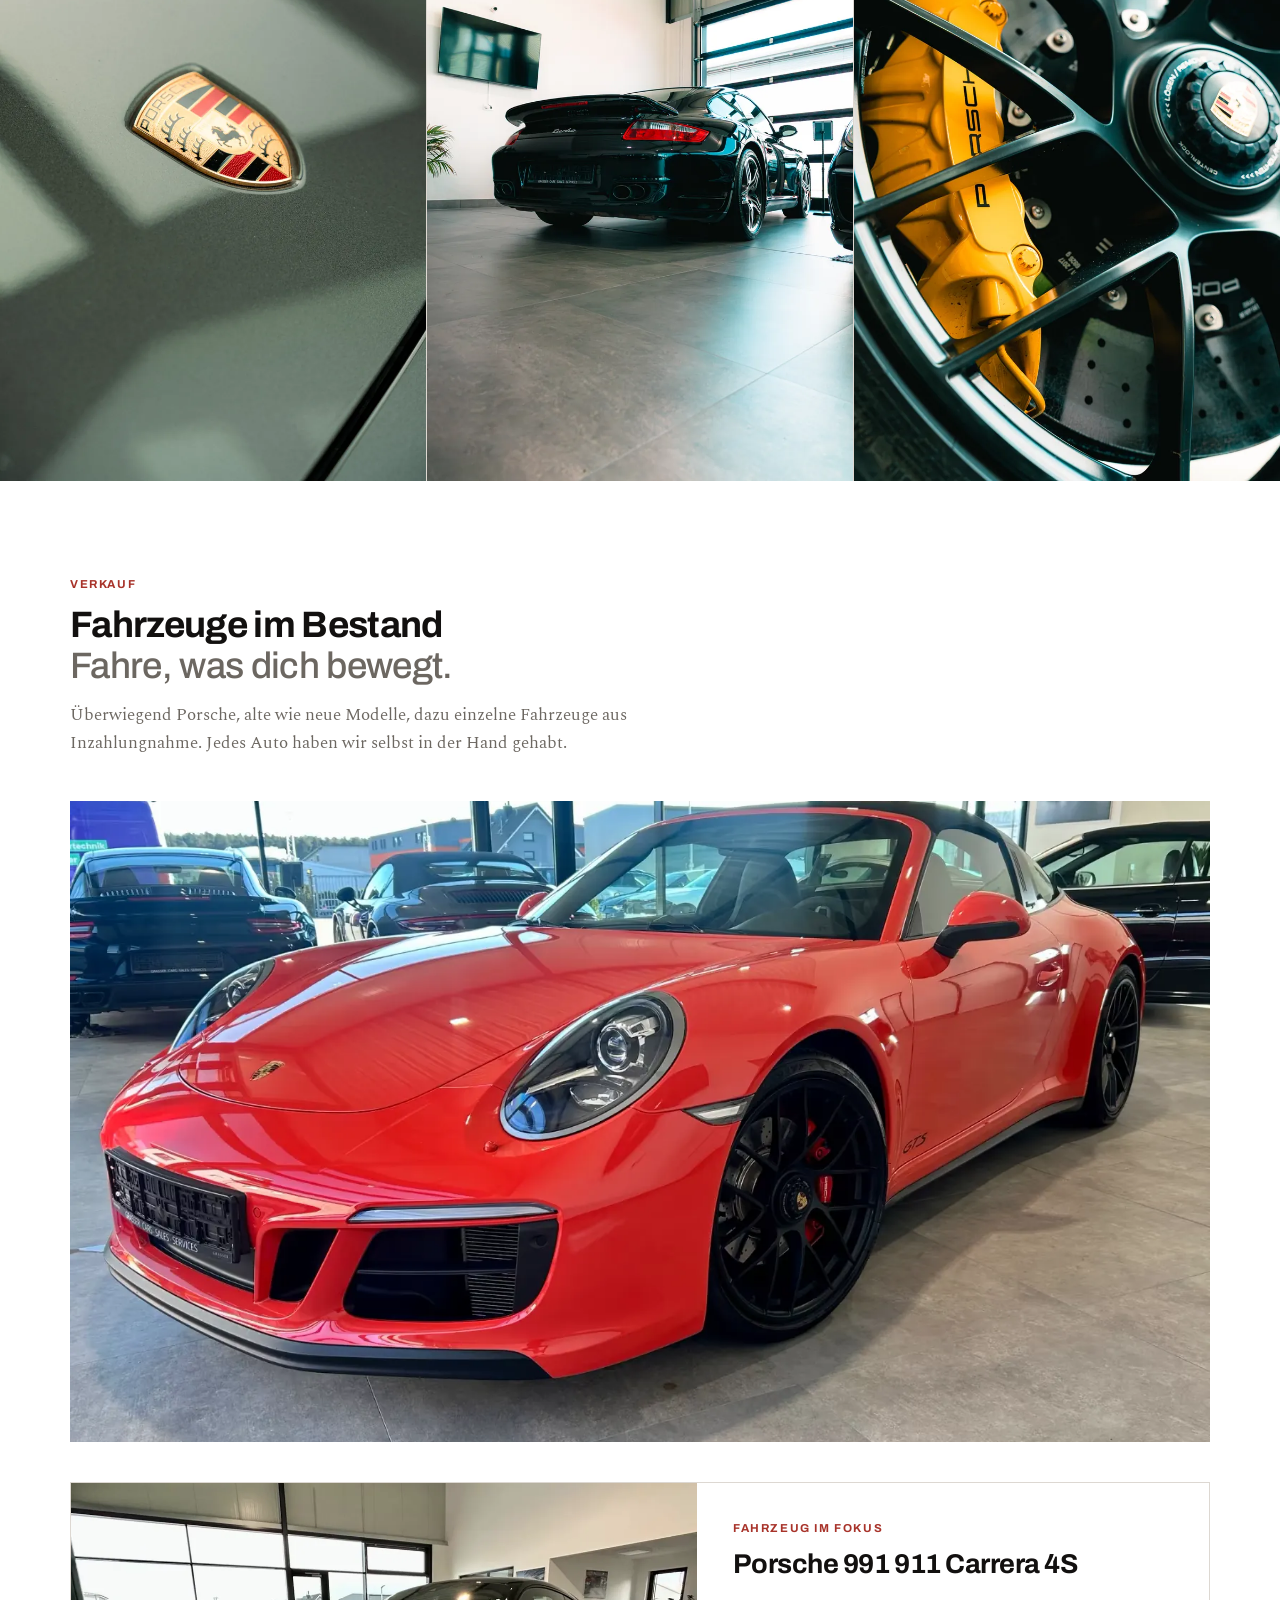
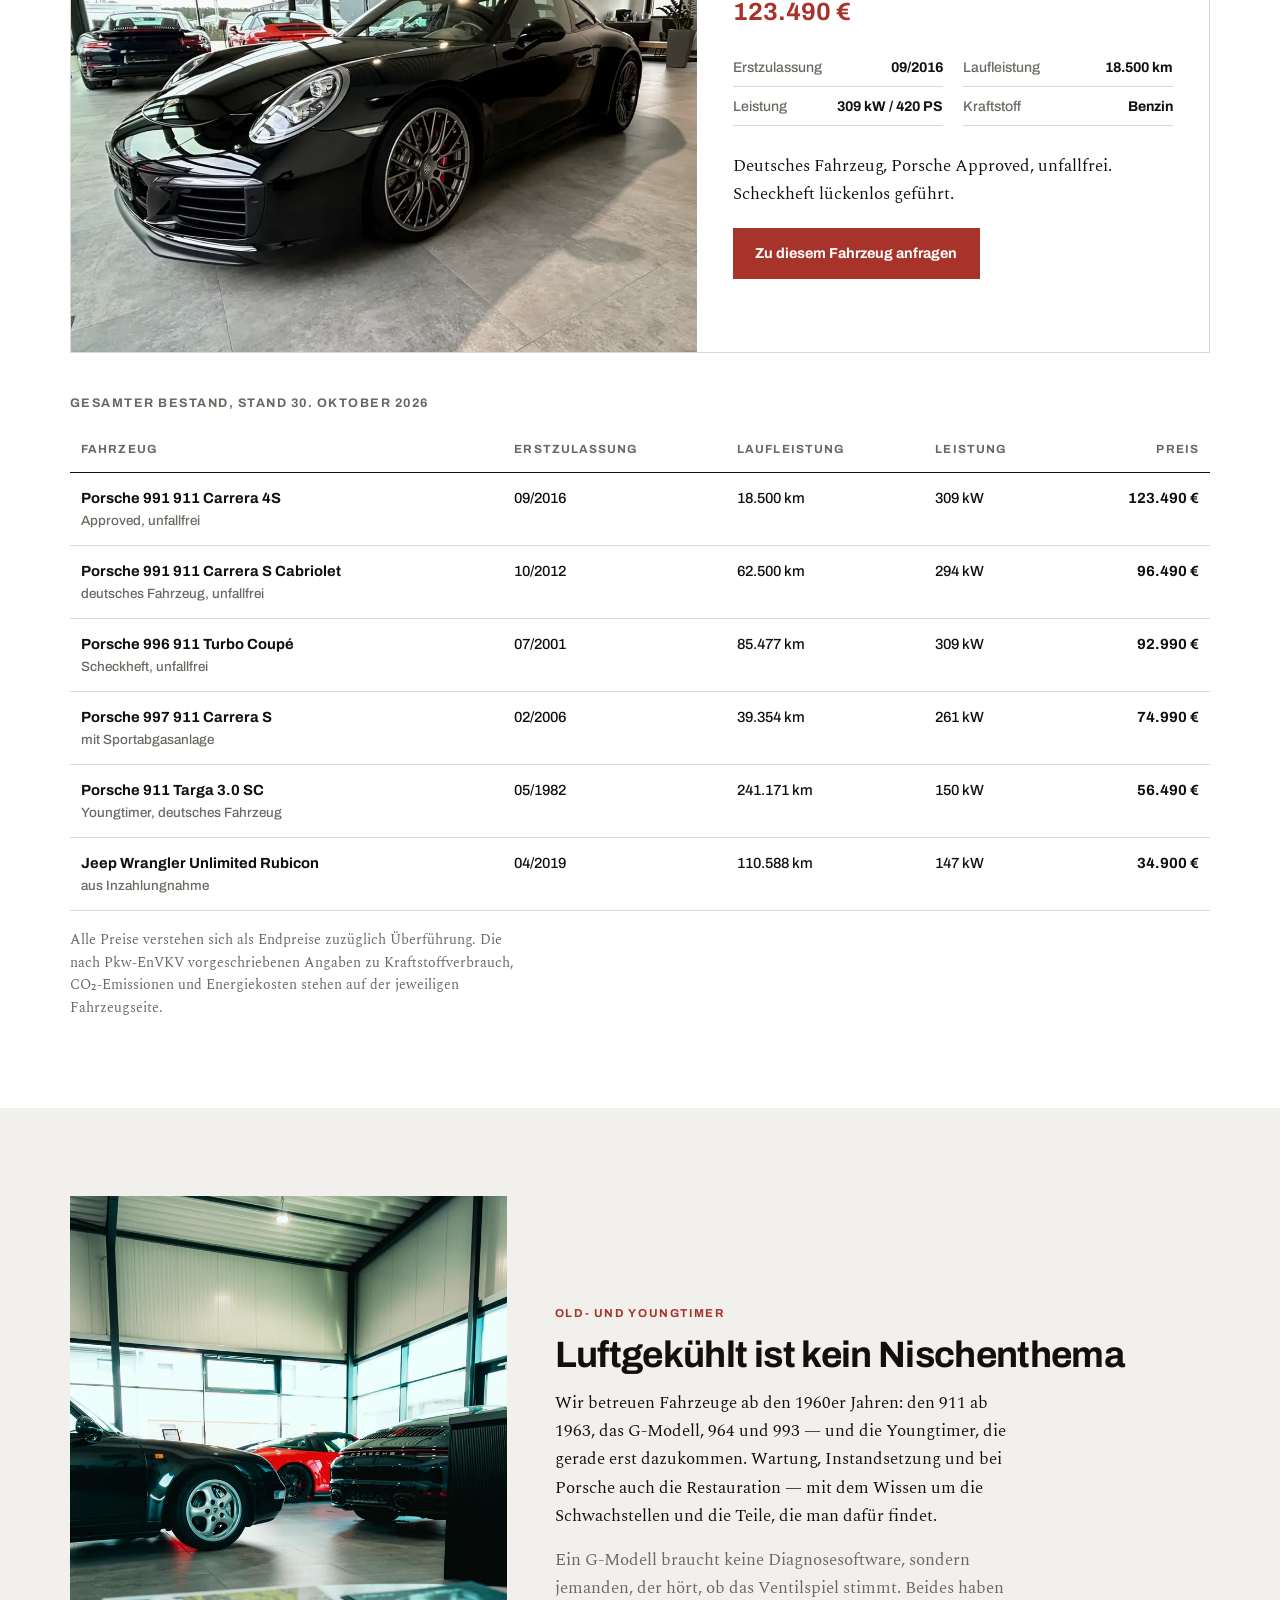
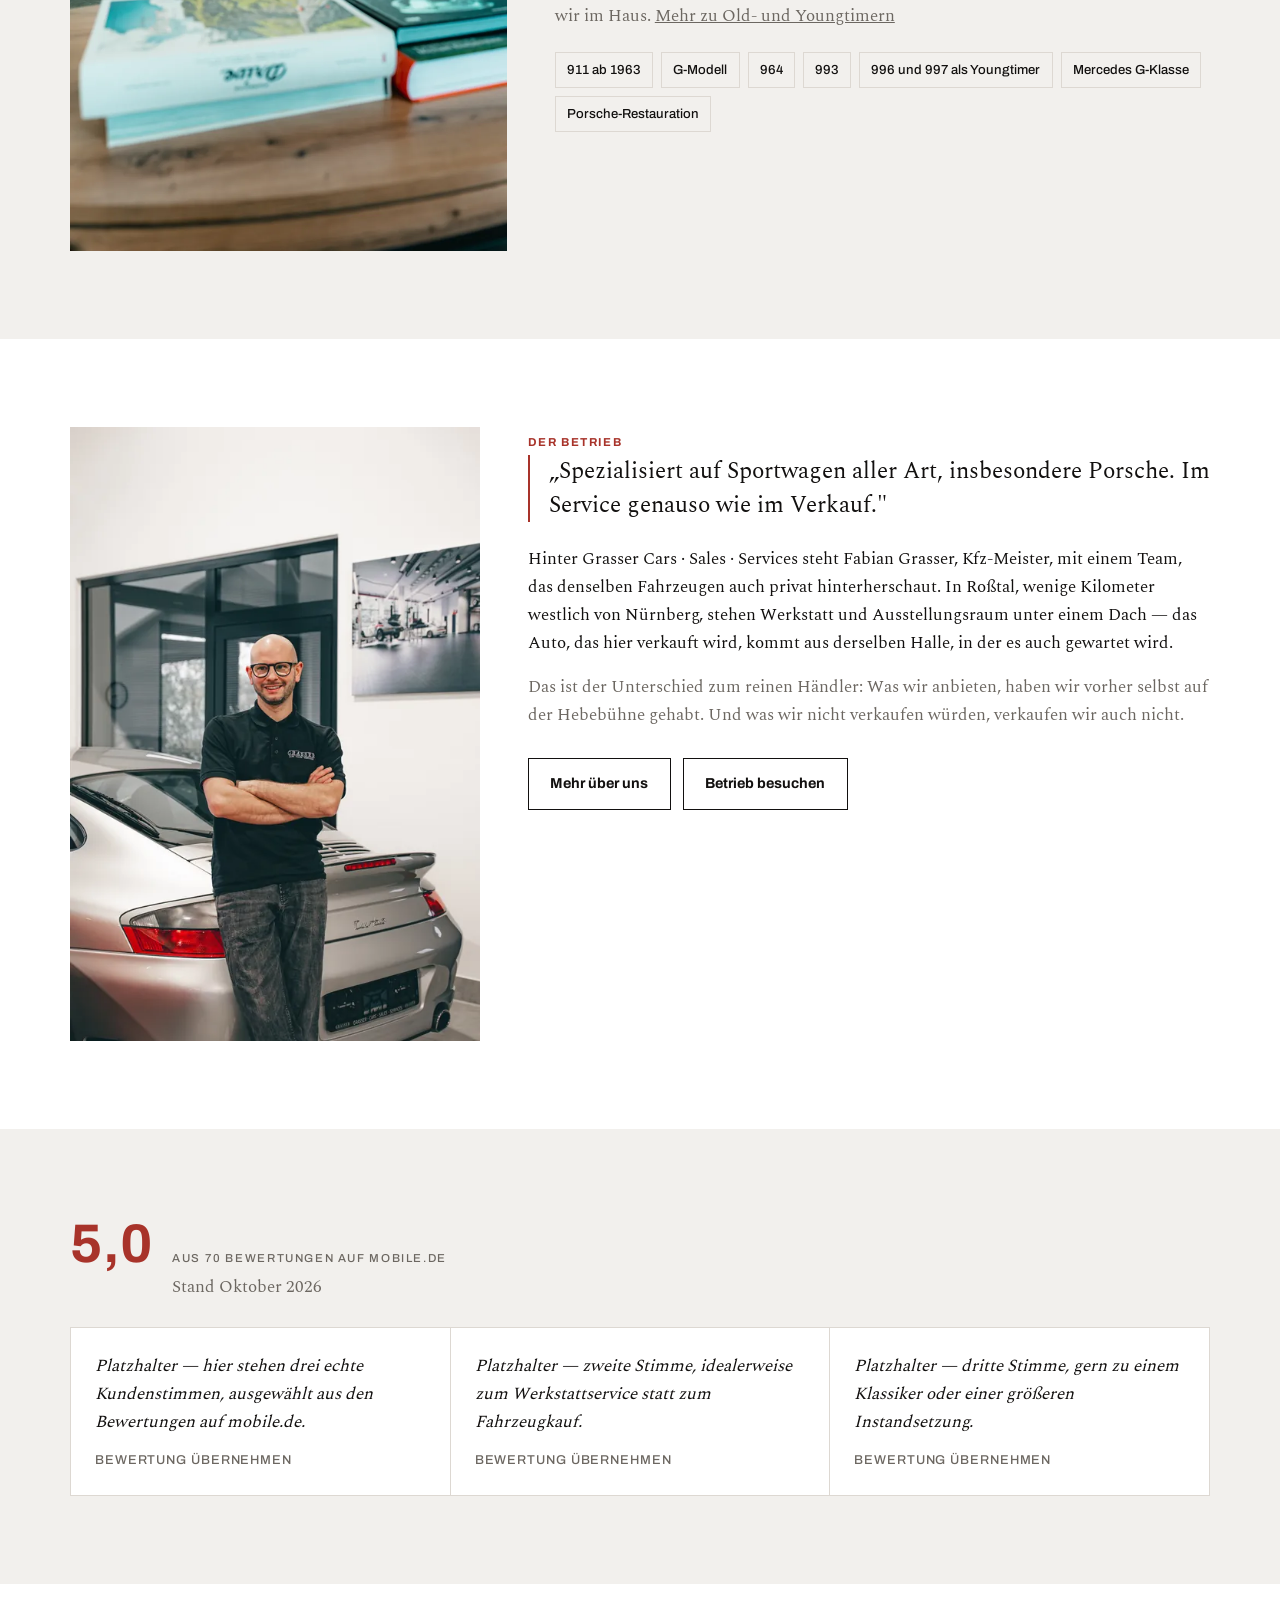
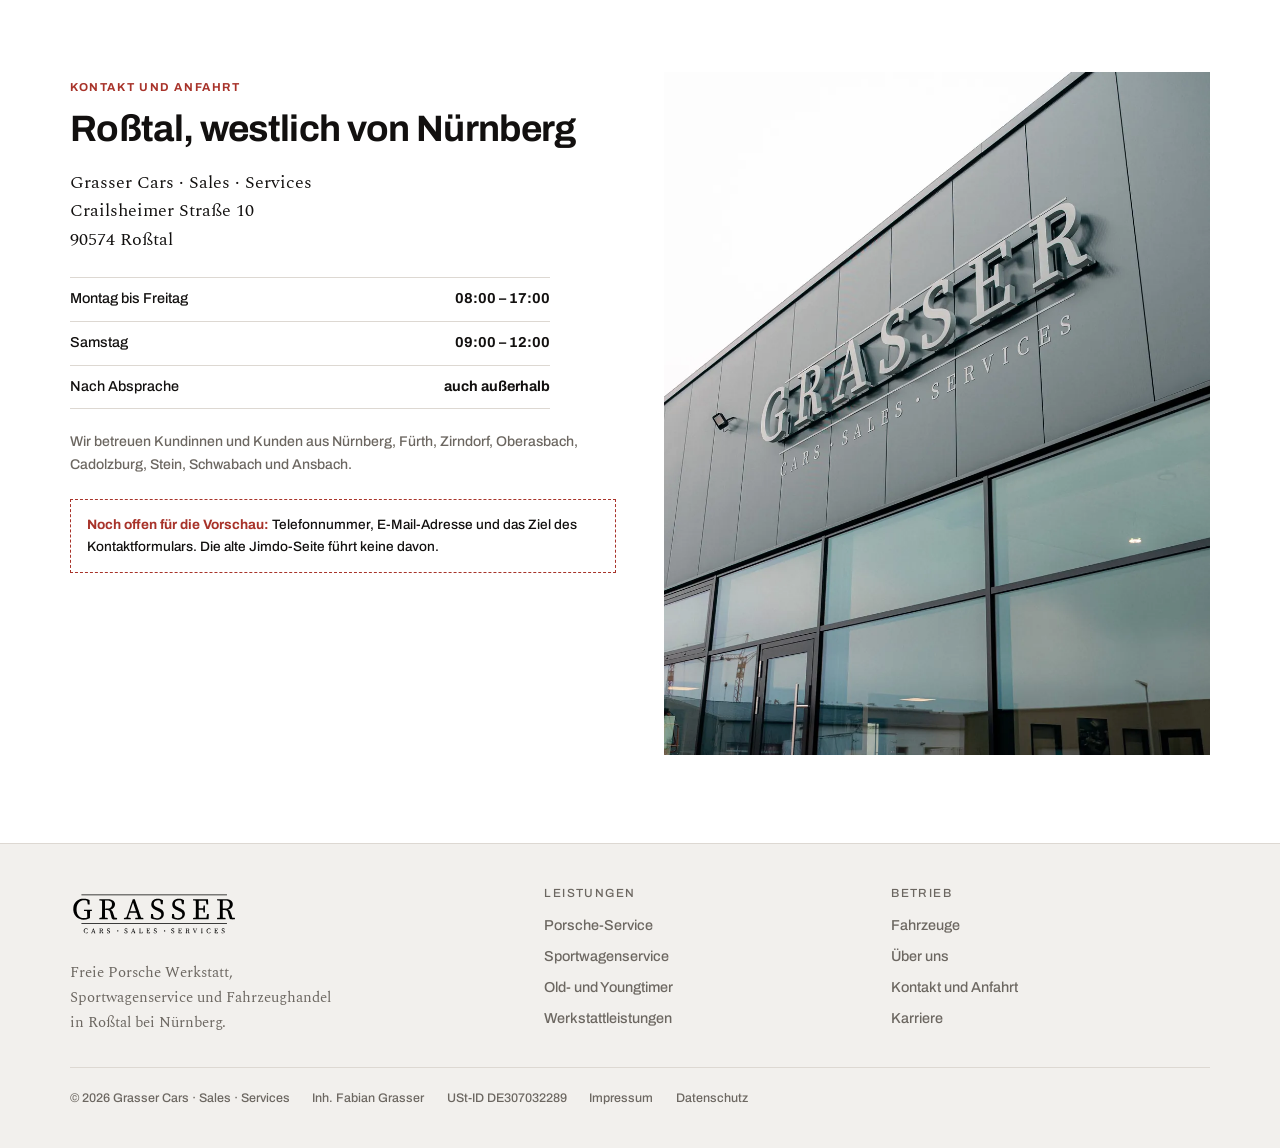
==== commit 756c9de9: "feat(relaunch): Karriereseite, Menue mit Start statt Ueber uns Kfz-Meister und Kfz-Mechatroniker mit" ====
--- a/relaunch/index.html
+++ b/relaunch/index.html
@@ -33,12 +33,12 @@
       <img src="img/logo-grasser.svg" width="1708" height="632" alt="" aria-hidden="true">
     </a>
     <nav class="hauptnav" id="hauptnav" aria-label="Hauptnavigation">
+      <a href="index.html" aria-current="page">Start</a>
       <a href="porsche-service.html">Porsche-Service</a>
       <a href="sportwagenservice.html">Sportwagenservice</a>
       <a href="werkstattleistungen.html">Werkstattleistungen</a>
       <a href="oldtimer-service.html">Oldtimer</a>
       <a href="#fahrzeuge">Fahrzeuge</a>
-      <a href="ueber-uns.html">Über uns</a>
     </nav>
     <a class="ruf" href="#kontakt">Termin anfragen</a>
     <button class="menue-knopf" type="button" aria-expanded="false" aria-controls="hauptnav" aria-label="Menü öffnen"><span></span><span></span><span></span></button>
@@ -363,7 +363,7 @@
           <li><a href="#fahrzeuge">Fahrzeuge</a></li>
           <li><a href="ueber-uns.html">Über uns</a></li>
           <li><a href="#kontakt">Kontakt und Anfahrt</a></li>
-          <li><a href="#kontakt">Karriere</a></li>
+          <li><a href="karriere.html">Karriere</a></li>
         </ul>
       </nav>
     </div>
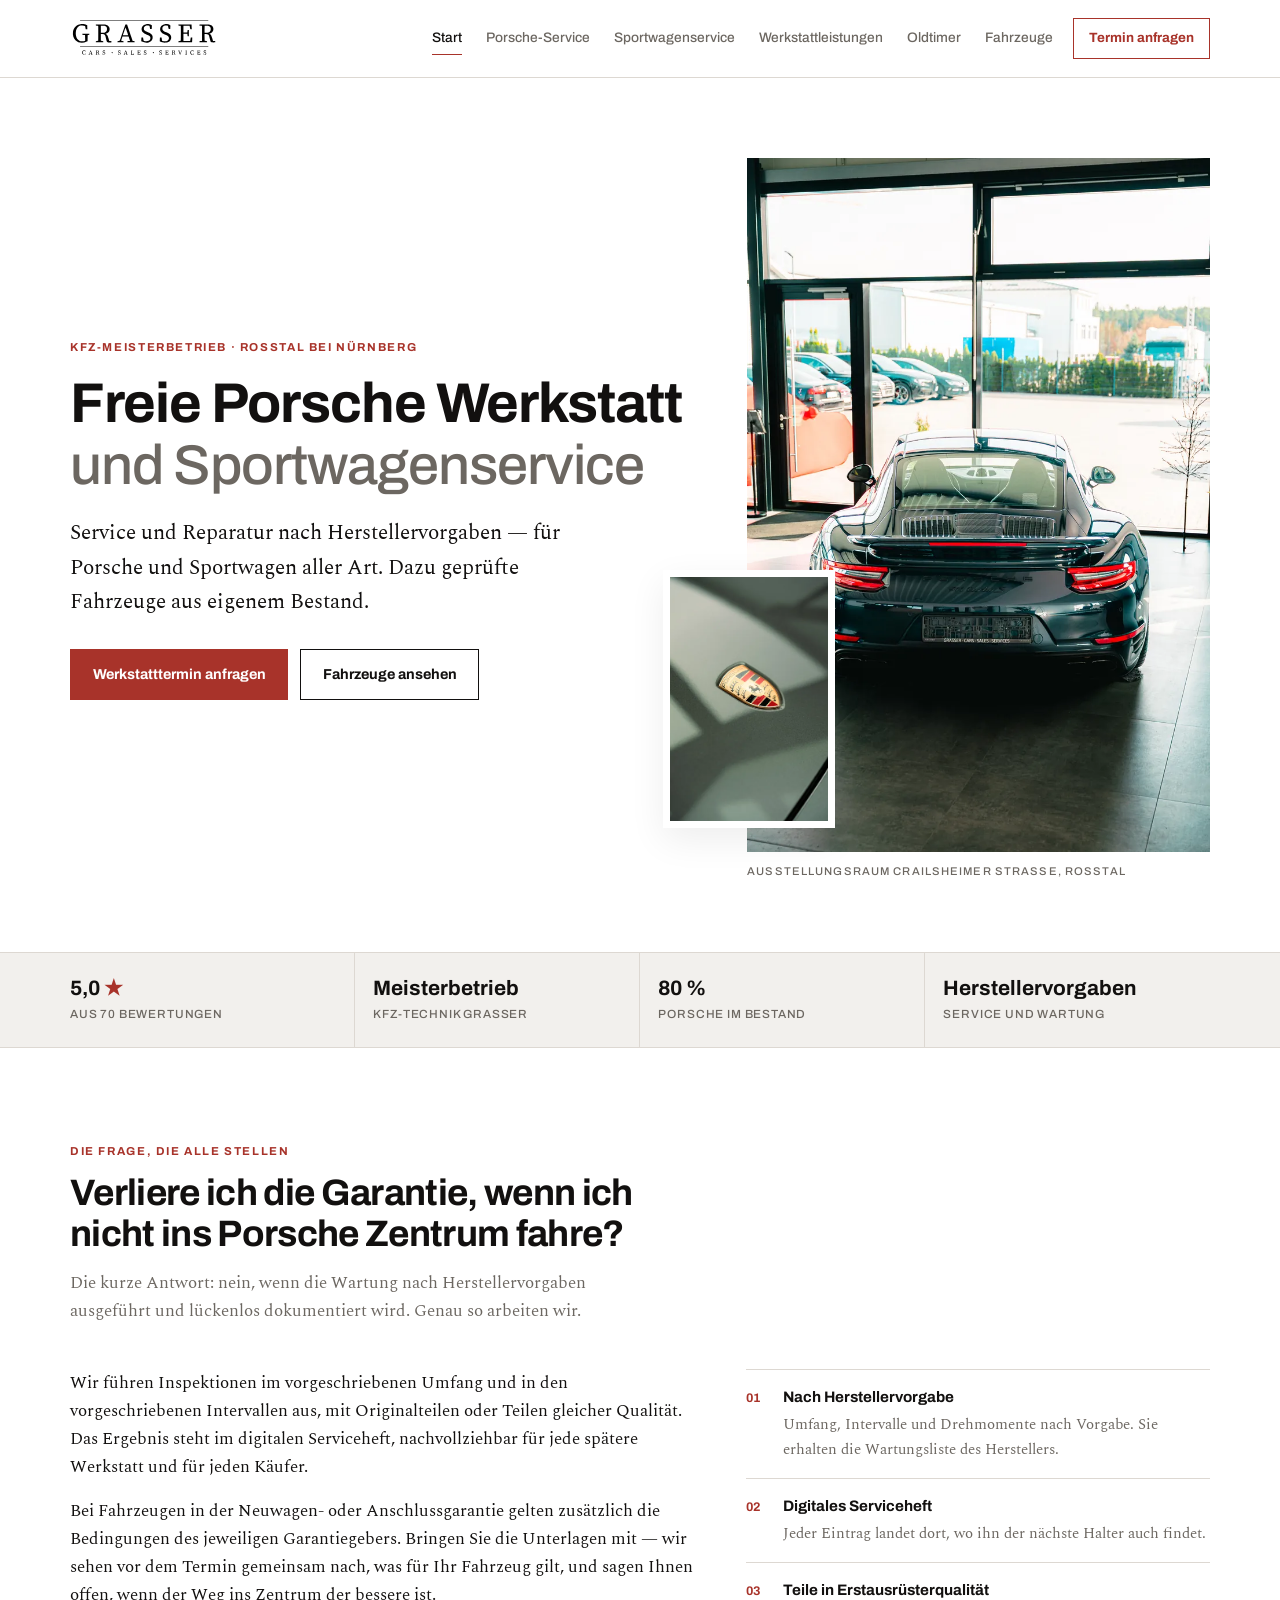
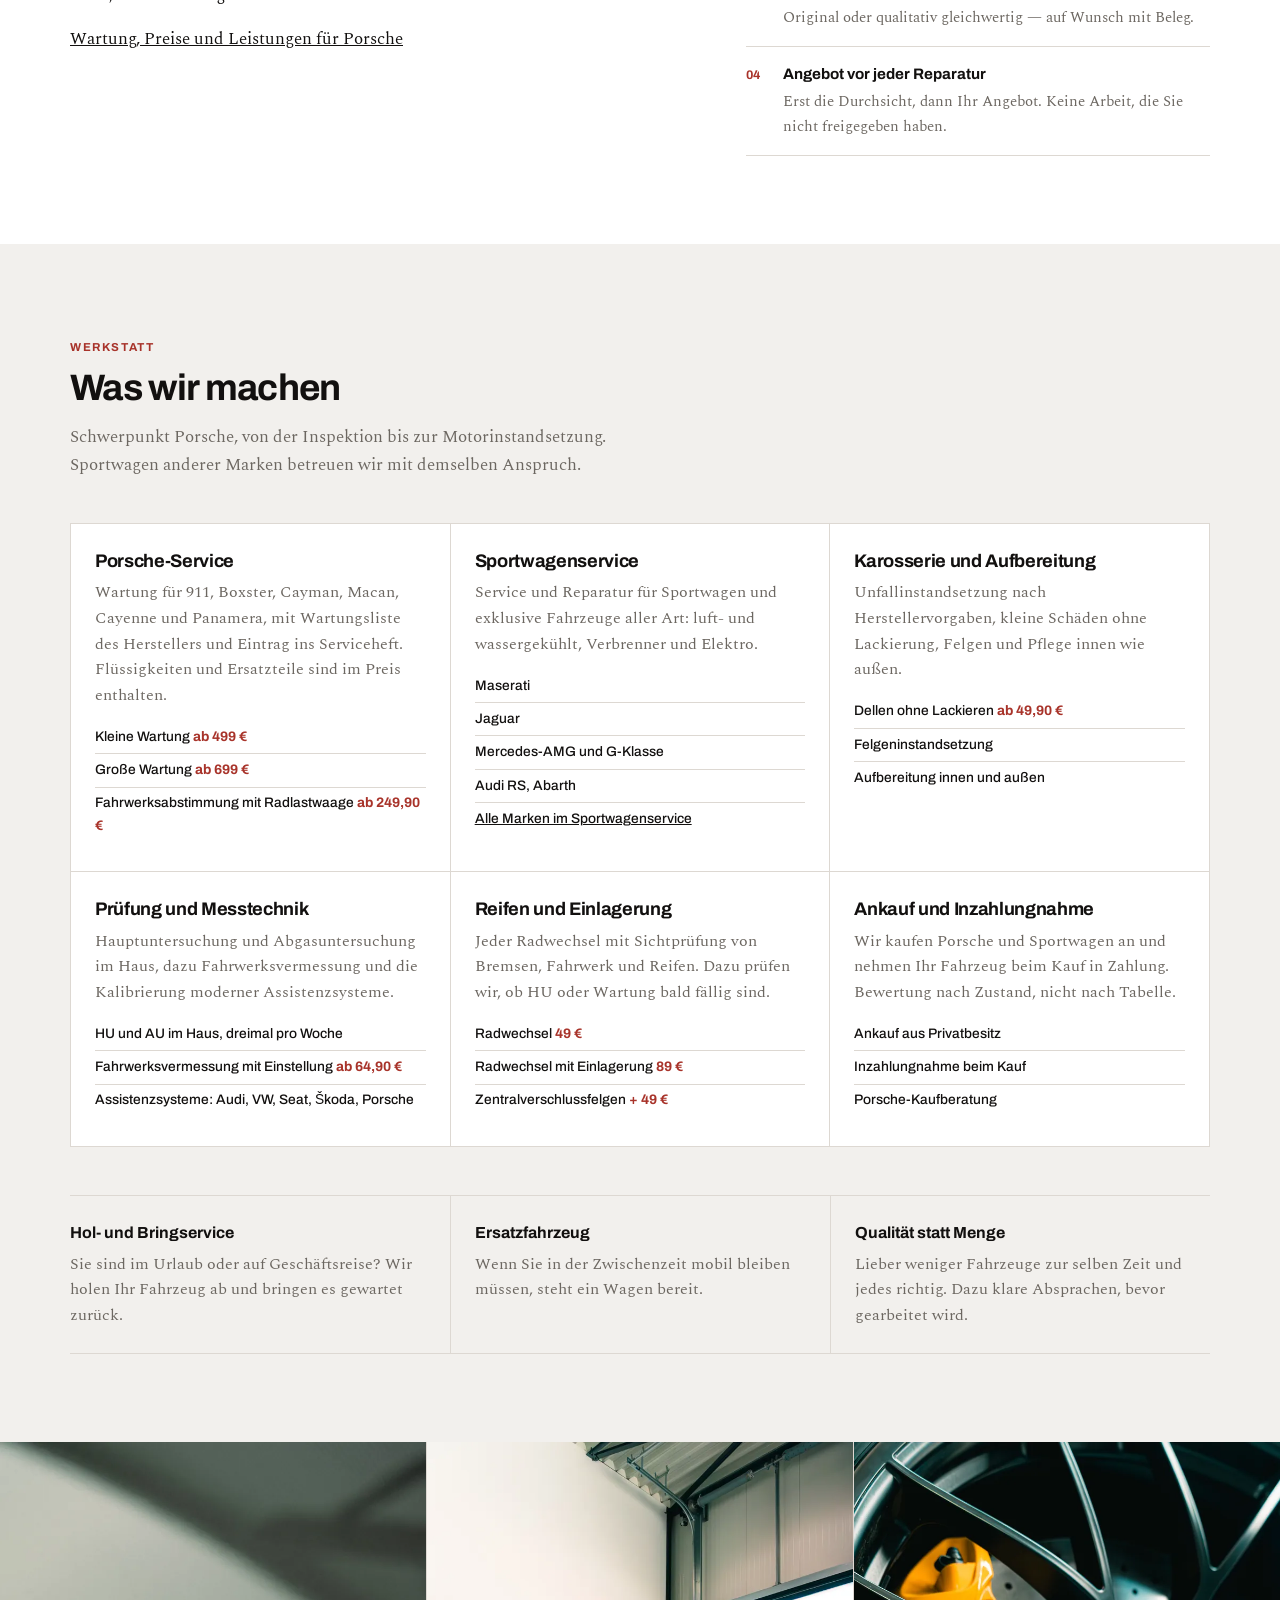
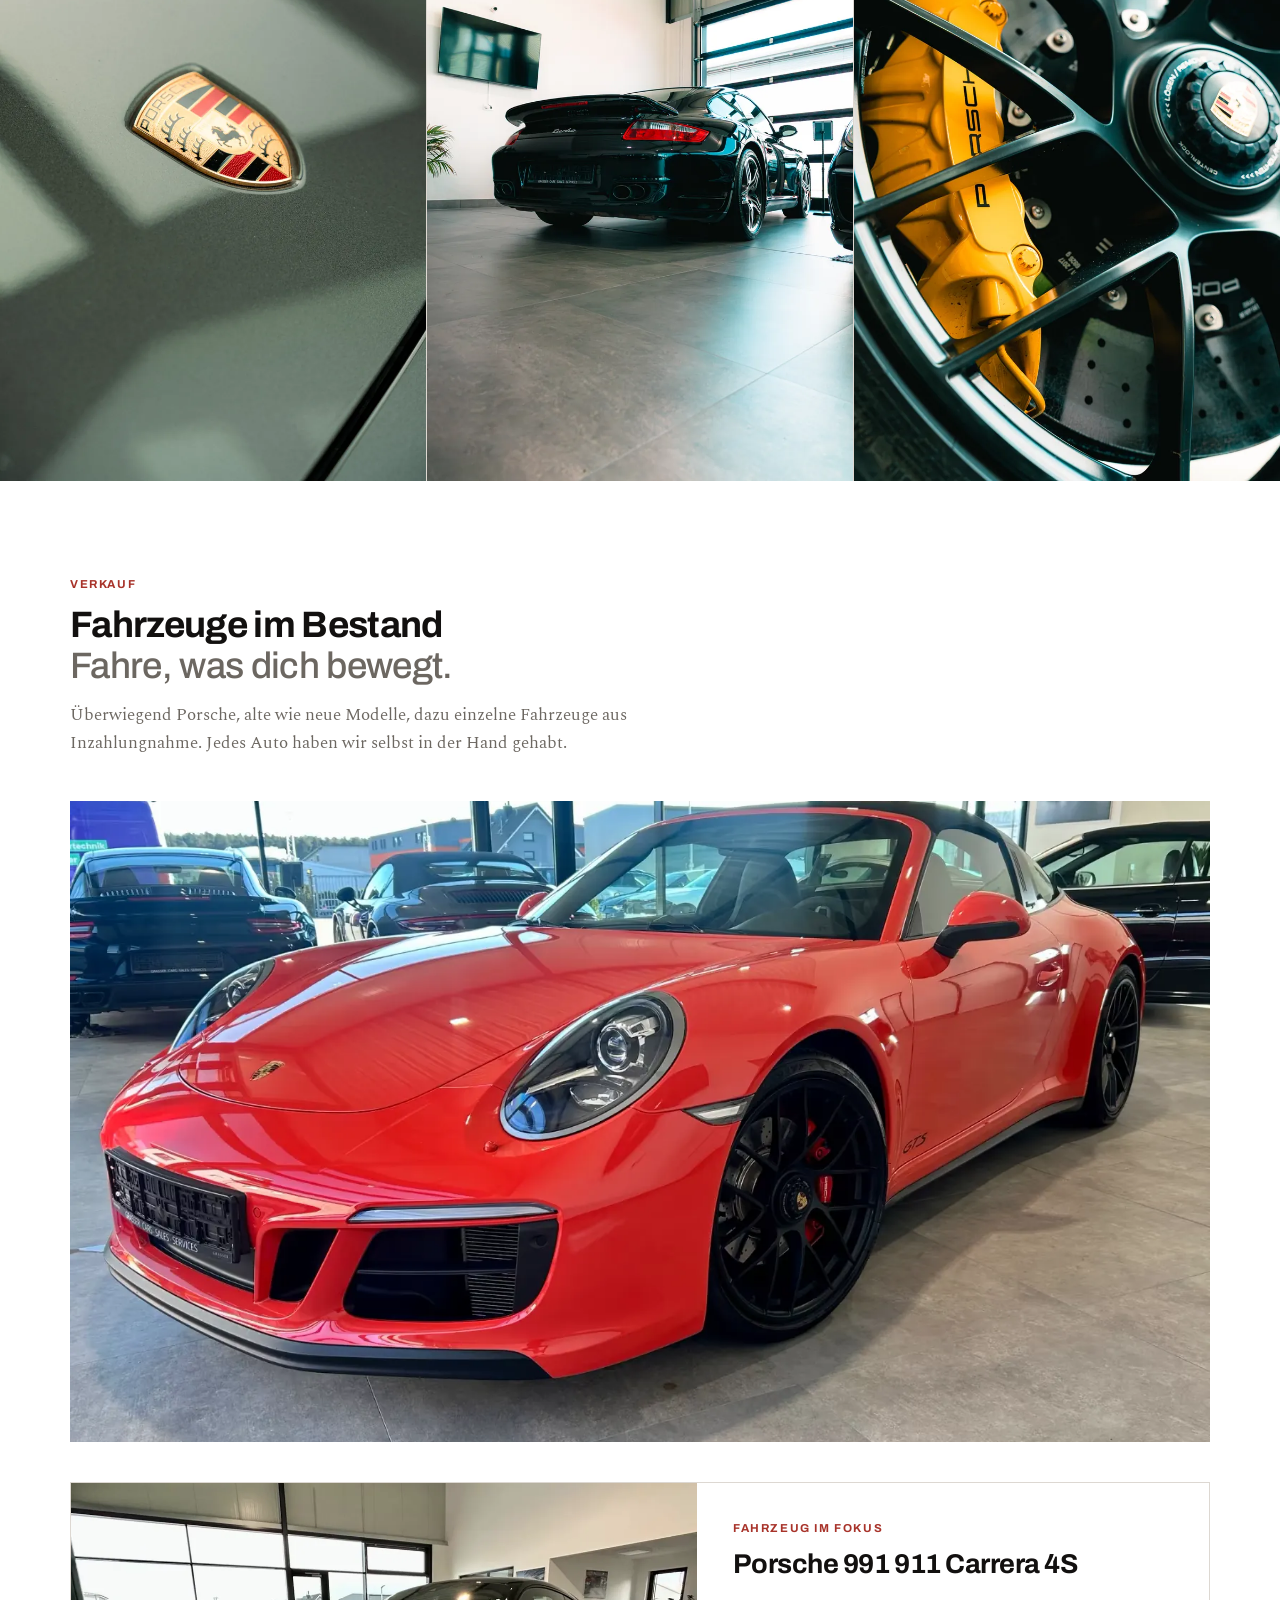
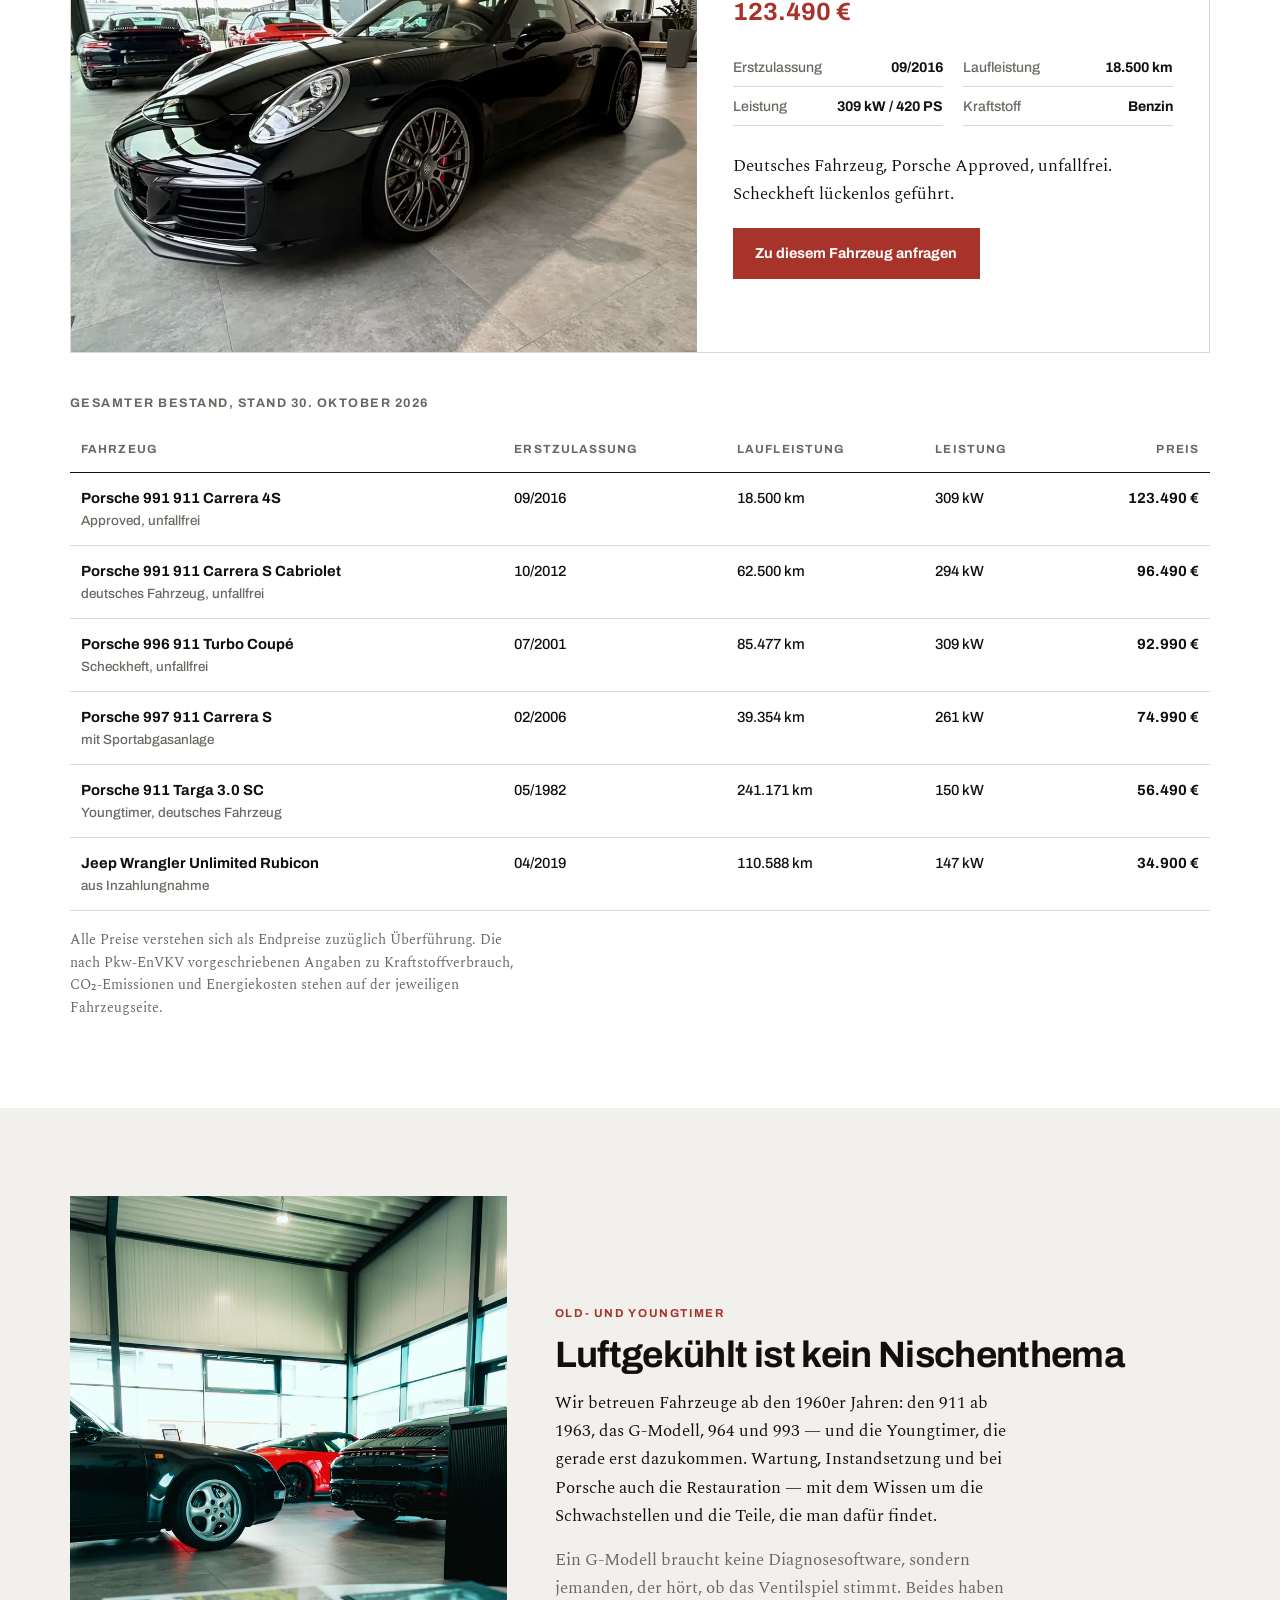
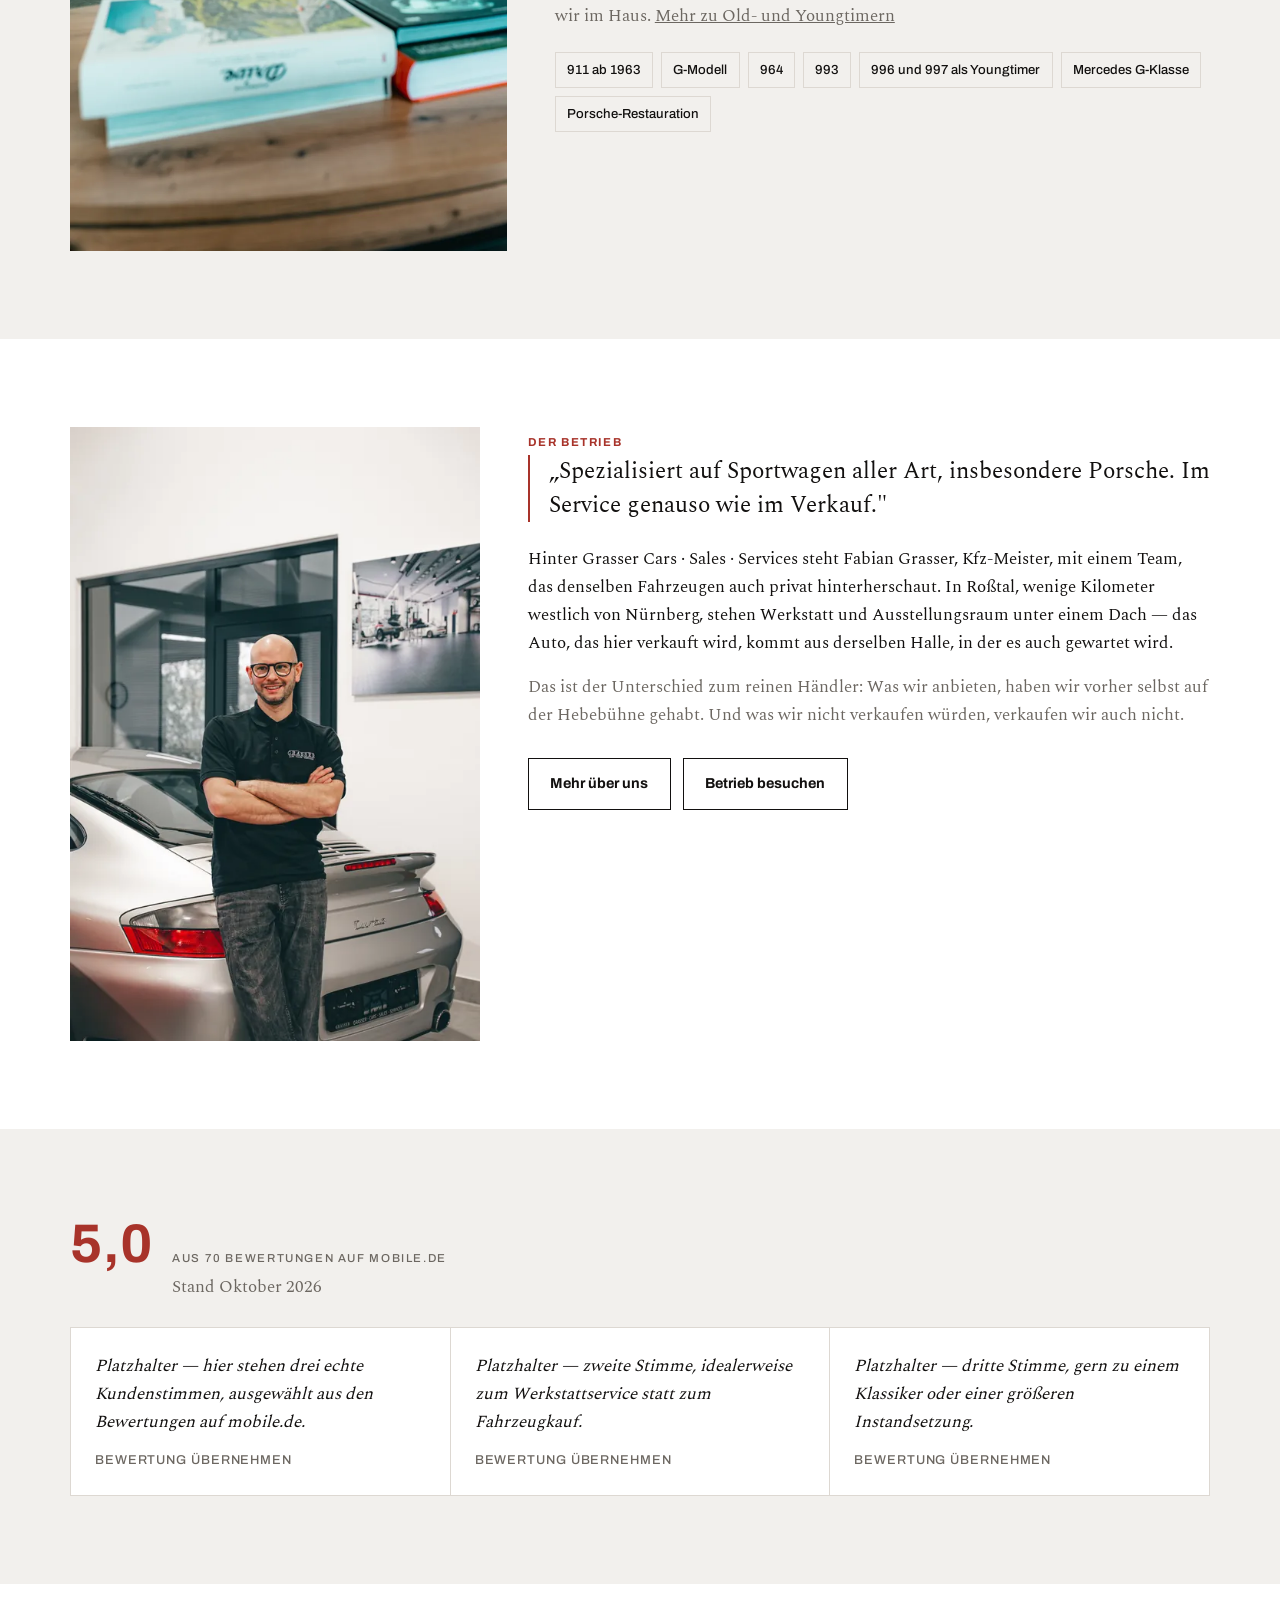
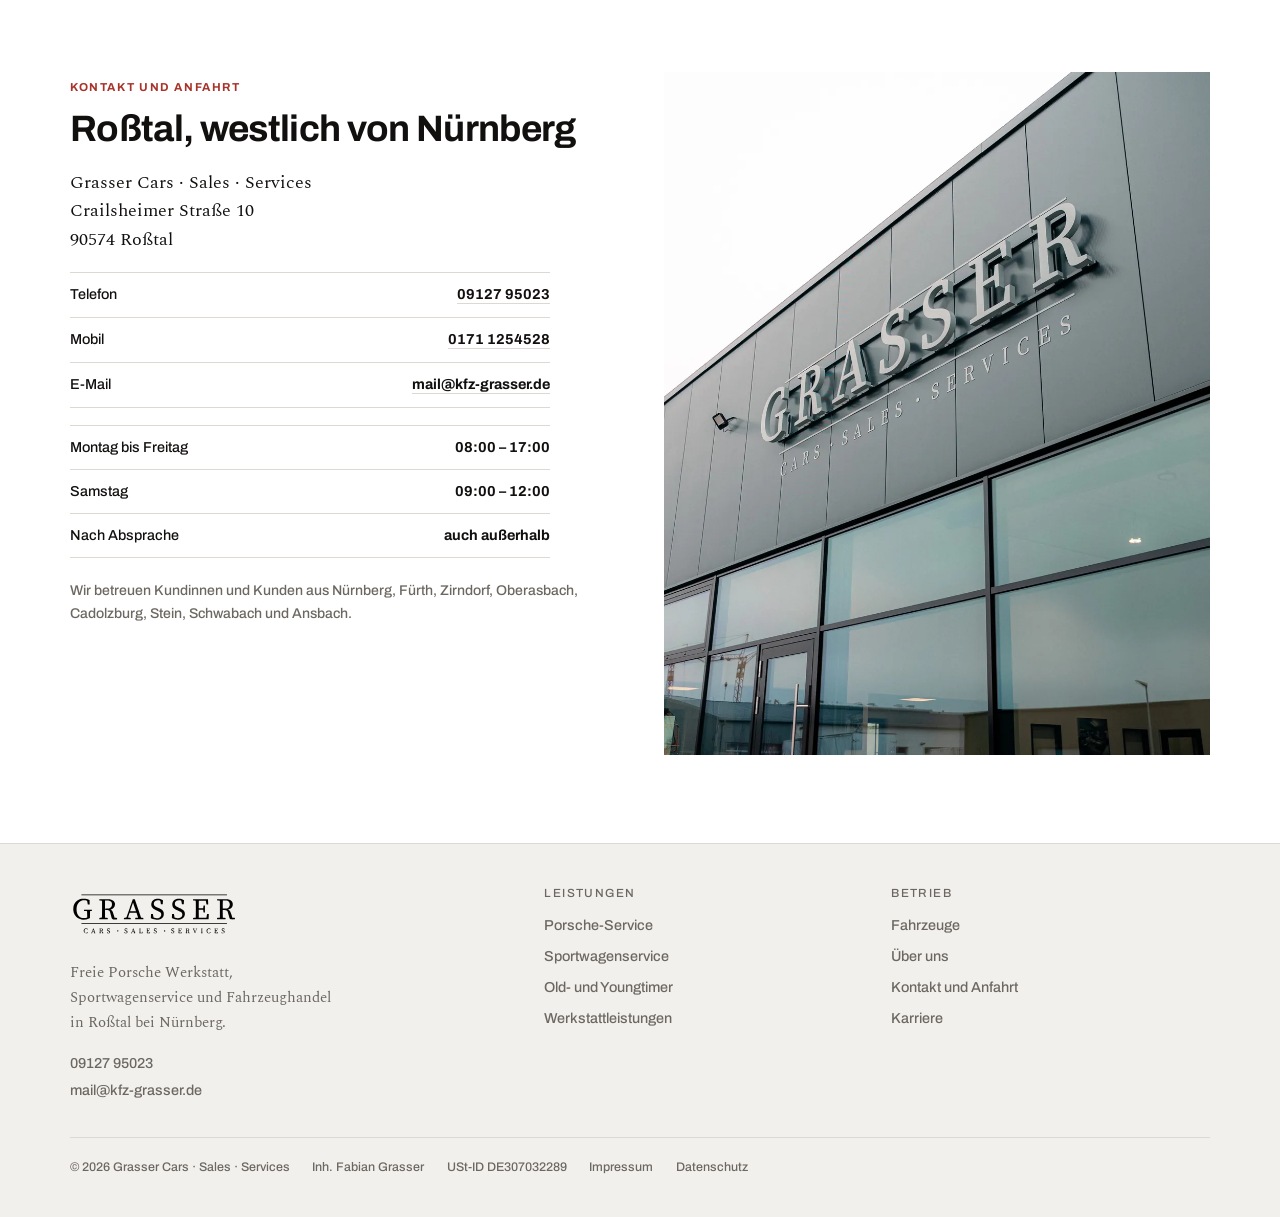
==== commit df1f0ef0: "feat(relaunch): Kontaktseite, Telefon und E-Mail auf allen Seiten Kontaktwege unter der Adresse, in " ====
--- a/relaunch/index.html
+++ b/relaunch/index.html
@@ -321,13 +321,17 @@
             Crailsheimer Straße 10<br>
             90574 Roßtal
           </address>
+          <ul class="zeiten kontaktwege" aria-label="Kontakt">
+            <li><span>Telefon</span><a class="zahl" href="tel:+49912795023">09127 95023</a></li>
+            <li><span>Mobil</span><a class="zahl" href="tel:+491711254528">0171 1254528</a></li>
+            <li><span>E-Mail</span><a href="mailto:mail@kfz-grasser.de">mail@kfz-grasser.de</a></li>
+          </ul>
           <ul class="zeiten">
             <li><span>Montag bis Freitag</span><span class="zahl">08:00 – 17:00</span></li>
             <li><span>Samstag</span><span class="zahl">09:00 – 12:00</span></li>
             <li><span>Nach Absprache</span><span>auch außerhalb</span></li>
           </ul>
           <p class="umkreis">Wir betreuen Kundinnen und Kunden aus Nürnberg, Fürth, Zirndorf, Oberasbach, Cadolzburg, Stein, Schwabach und Ansbach.</p>
-          <div class="offen"><b>Noch offen für die Vorschau:</b> Telefonnummer, E-Mail-Adresse und das Ziel des Kontaktformulars. Die alte Jimdo-Seite führt keine davon.</div>
         </div>
         <figure style="margin:0">
           <img src="img/grasser-schriftzug-fassade-1067.webp"
@@ -347,6 +351,7 @@
       <div>
         <img class="fuss-logo" src="img/logo-grasser.svg" width="1708" height="632" alt="Grasser Cars Sales Services">
         <p style="font-size:.95rem;color:var(--tinte-matt);max-width:34ch">Freie Porsche Werkstatt, Sportwagenservice und Fahrzeughandel in Roßtal bei Nürnberg.</p>
+        <p class="fuss-kontakt"><a href="tel:+49912795023">09127 95023</a><br><a href="mailto:mail@kfz-grasser.de">mail@kfz-grasser.de</a></p>
       </div>
       <nav aria-label="Leistungen">
         <p class="fuss-titel">Leistungen</p>
@@ -362,7 +367,7 @@
         <ul>
           <li><a href="#fahrzeuge">Fahrzeuge</a></li>
           <li><a href="ueber-uns.html">Über uns</a></li>
-          <li><a href="#kontakt">Kontakt und Anfahrt</a></li>
+          <li><a href="kontakt.html">Kontakt und Anfahrt</a></li>
           <li><a href="karriere.html">Karriere</a></li>
         </ul>
       </nav>
@@ -388,6 +393,8 @@
       "alternateName": ["Kfz-Technik Grasser", "Grasser Cars", "Grasser Automobile", "KFZ Grasser Roßtal"],
       "description": "Freie Porsche Werkstatt und Sportwagenservice nach Herstellervorgaben in Roßtal bei Nürnberg, mit Verkauf geprüfter Porsche und Sportwagen.",
       "url": "https://www.kfz-grasser.de/",
+      "telephone": "+49 9127 95023",
+      "email": "mail@kfz-grasser.de",
       "image": "https://www.kfz-grasser.de/img/grasser-gebaeude-rosstal-aussen-1600.webp",
       "logo": "https://www.kfz-grasser.de/img/logo-grasser.svg",
       "sameAs": [
--- a/relaunch/assets/stil.css
+++ b/relaunch/assets/stil.css
@@ -237,6 +237,32 @@
 .zeiten{list-style:none;padding:0;margin:1.4rem 0 0;border-top:1px solid var(--linie);max-width:30rem}
 .zeiten li{display:flex;justify-content:space-between;gap:1rem;padding:.6rem 0;border-bottom:1px solid var(--linie);font-family:var(--grotesk);font-size:.9rem}
 .zeiten li span:last-child{font-weight:600}
+.kontaktwege{margin-top:1.1rem}
+.kontaktwege a{color:var(--tinte);font-weight:600;text-decoration:underline;text-decoration-color:var(--linie);text-underline-offset:.25em;min-height:44px;display:inline-flex;align-items:center}
+.kontaktwege a:hover,.kontaktwege a:focus-visible{text-decoration-color:var(--indischrot);color:var(--indischrot)}
+.kontaktwege li{align-items:center;padding-block:0}
+.kontaktwege + .zeiten{margin-top:1.1rem}
+.fuss-kontakt{font-family:var(--grotesk);font-size:.9rem;margin-top:.9rem;line-height:1.9}
+.fuss-kontakt a{color:var(--tinte);text-decoration:none}
+.fuss-kontakt a:hover,.fuss-kontakt a:focus-visible{color:var(--indischrot)}
+/* Formular */
+.formular{background:var(--papier);border:1px solid var(--linie);padding:clamp(1.25rem,3vw,2rem);display:grid;gap:1rem}
+.formular-titel{font-size:clamp(1.3rem,2.6vw,1.6rem)}
+.feld{display:grid;gap:.35rem;min-width:0}
+.feld-paar{display:grid;gap:1rem;grid-template-columns:minmax(0,1fr)}
+@media (min-width:560px){.feld-paar{grid-template-columns:repeat(2,minmax(0,1fr))}}
+.feld label{font-family:var(--grotesk);font-size:.85rem;font-weight:600;color:var(--tinte)}
+.feld .optional{font-weight:400;color:var(--tinte-matt);margin-left:.35rem}
+.feld input,.feld select,.feld textarea{font:inherit;font-family:var(--grotesk);font-size:16px;color:var(--tinte);background:var(--papier);border:1px solid var(--linie);border-radius:0;padding:.7rem .8rem;min-height:44px;width:100%}
+.feld textarea{resize:vertical;min-height:8rem}
+.feld input:focus-visible,.feld select:focus-visible,.feld textarea:focus-visible{outline:2px solid var(--indischrot);outline-offset:1px;border-color:var(--indischrot)}
+.feld [aria-invalid="true"]{border-color:var(--indischrot)}
+.feld-check{grid-template-columns:auto minmax(0,1fr);align-items:start;gap:.7rem}
+.feld-check input{width:22px;height:22px;min-height:0;margin-top:.15rem;accent-color:var(--indischrot)}
+.feld-check label{font-weight:400;color:var(--tinte-matt);line-height:1.5}
+.formular .knopf{justify-self:start;cursor:pointer;font-size:.95rem}
+.formular-fehler{font-family:var(--grotesk);font-size:.88rem;color:var(--indischrot);font-weight:600}
+.formular-hinweis{font-family:var(--grotesk);font-size:.8rem;color:var(--tinte-matt)}
 .umkreis{font-family:var(--grotesk);font-size:.88rem;color:var(--tinte-matt);margin-top:1.3rem}
 .offen{border:1.5px dashed var(--indischrot);padding:.85rem 1rem;margin-top:1.4rem;font-family:var(--grotesk);font-size:.85rem;color:var(--tinte)}
 .offen b{color:var(--indischrot)}
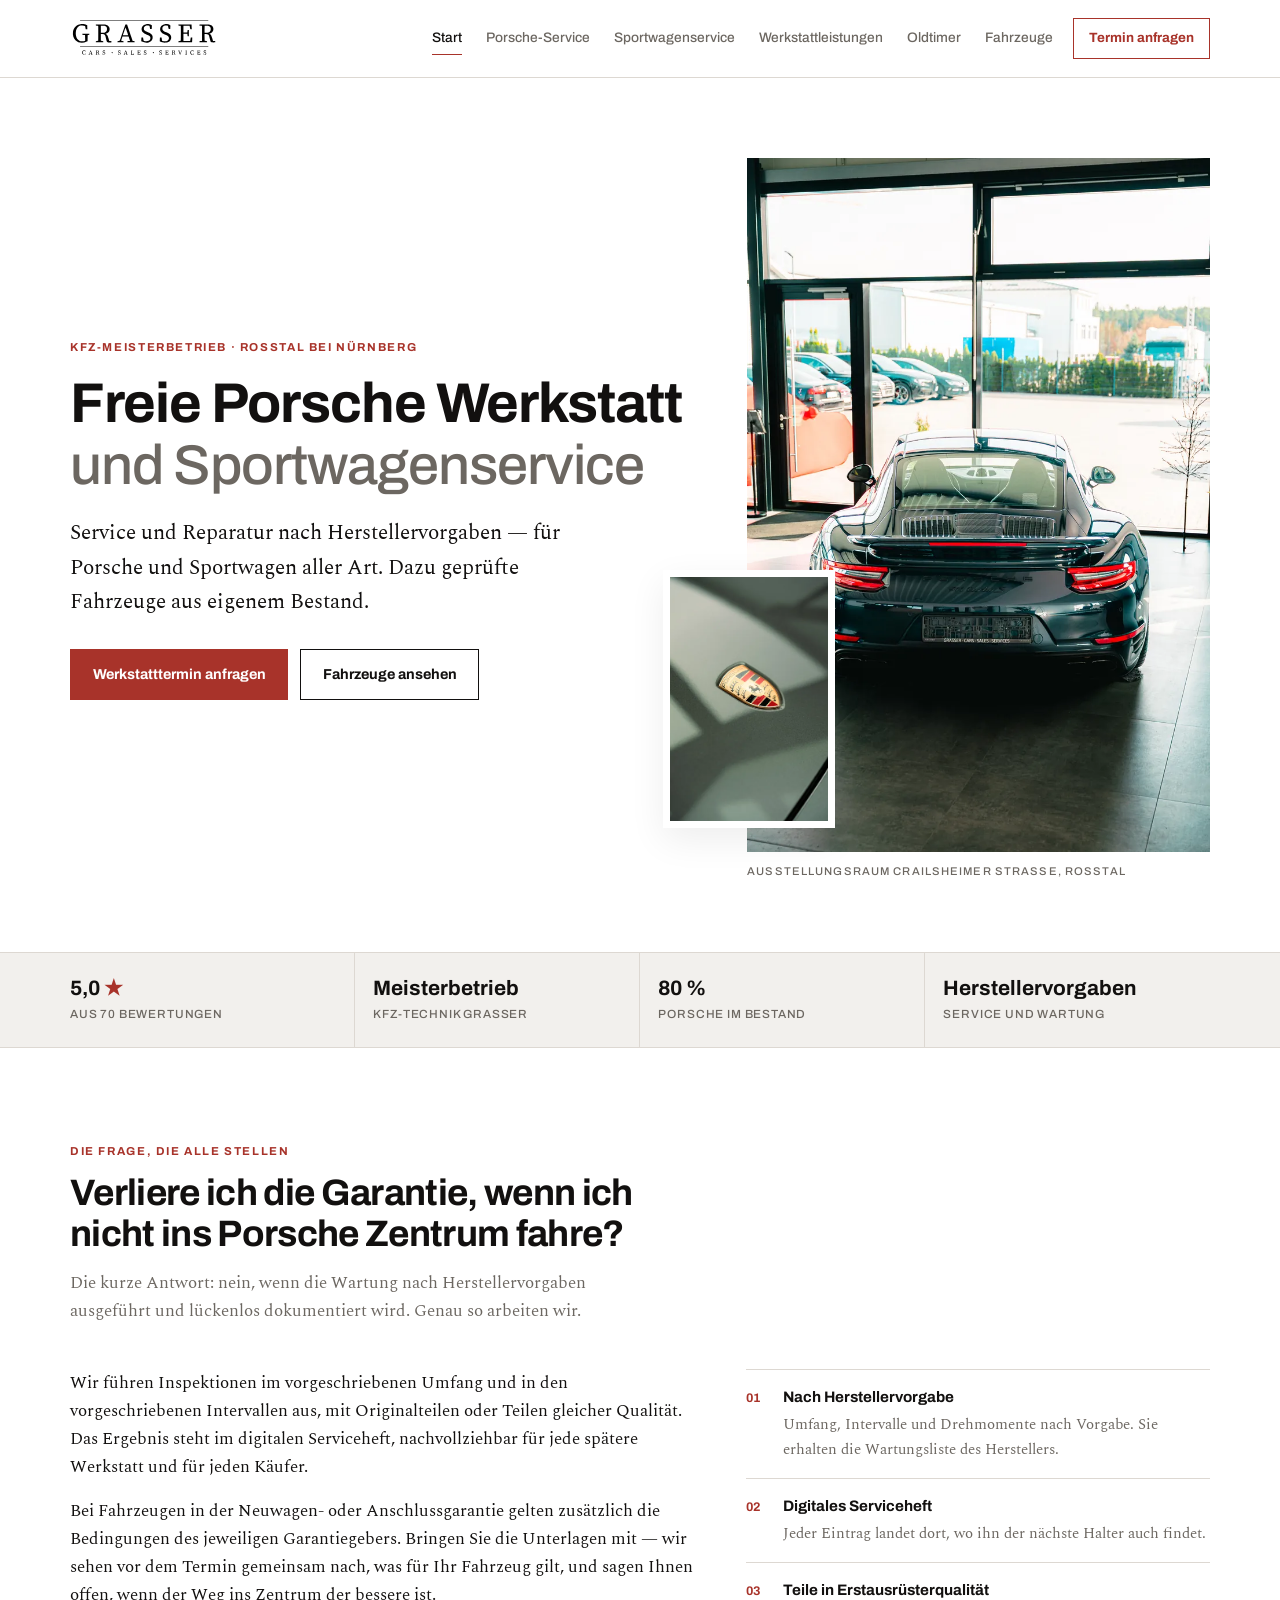
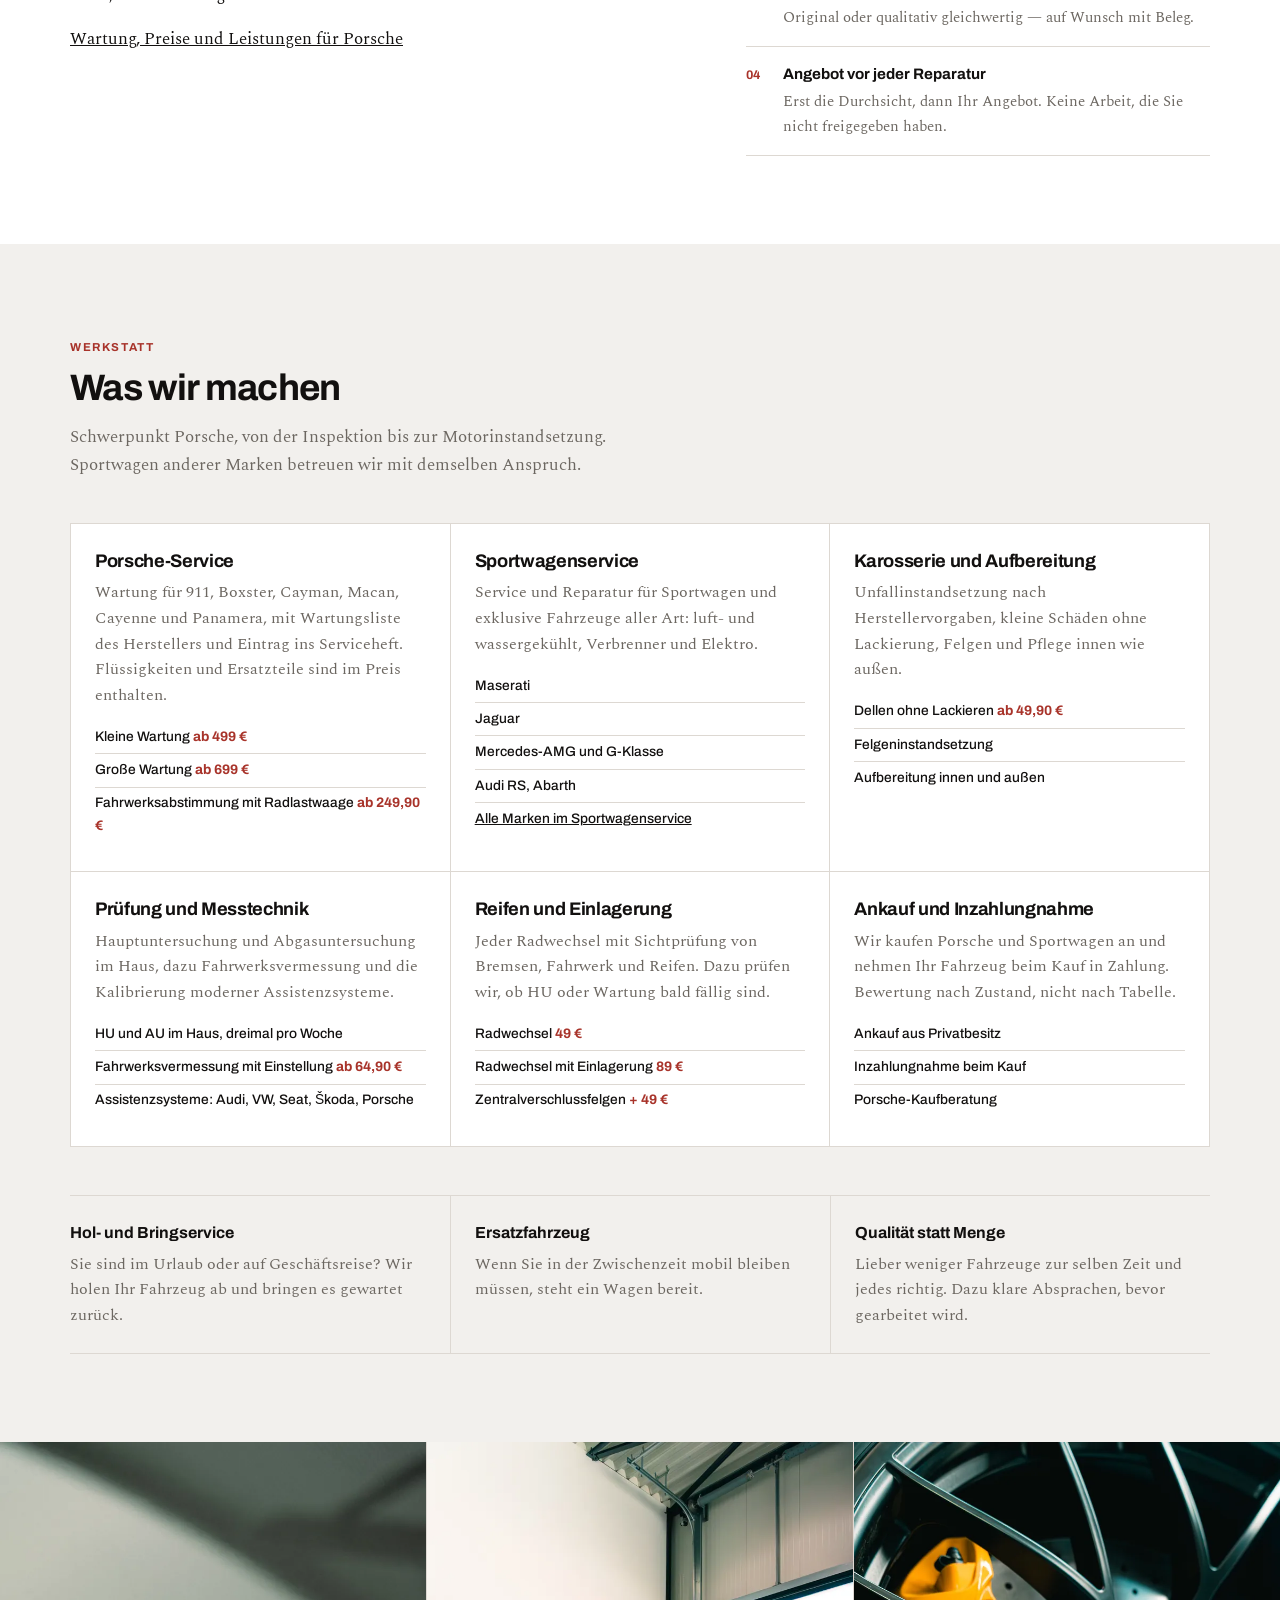
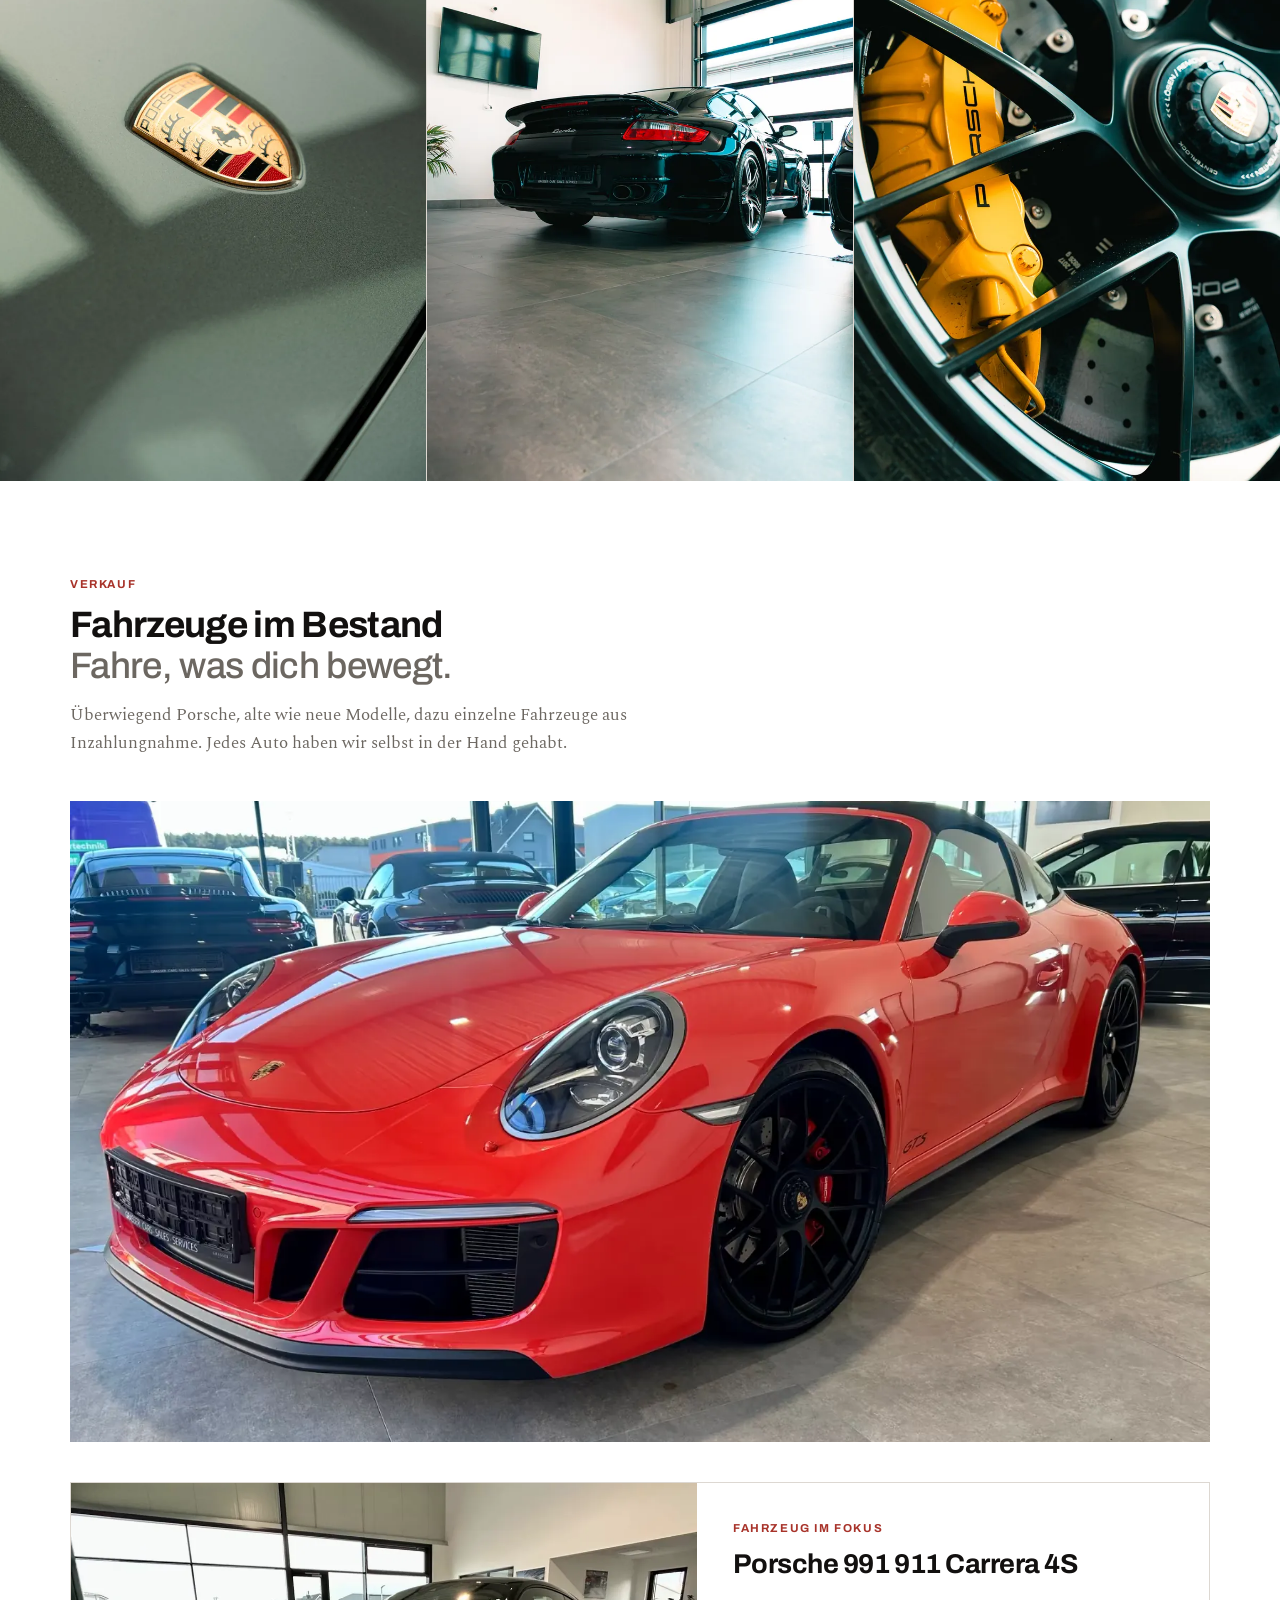
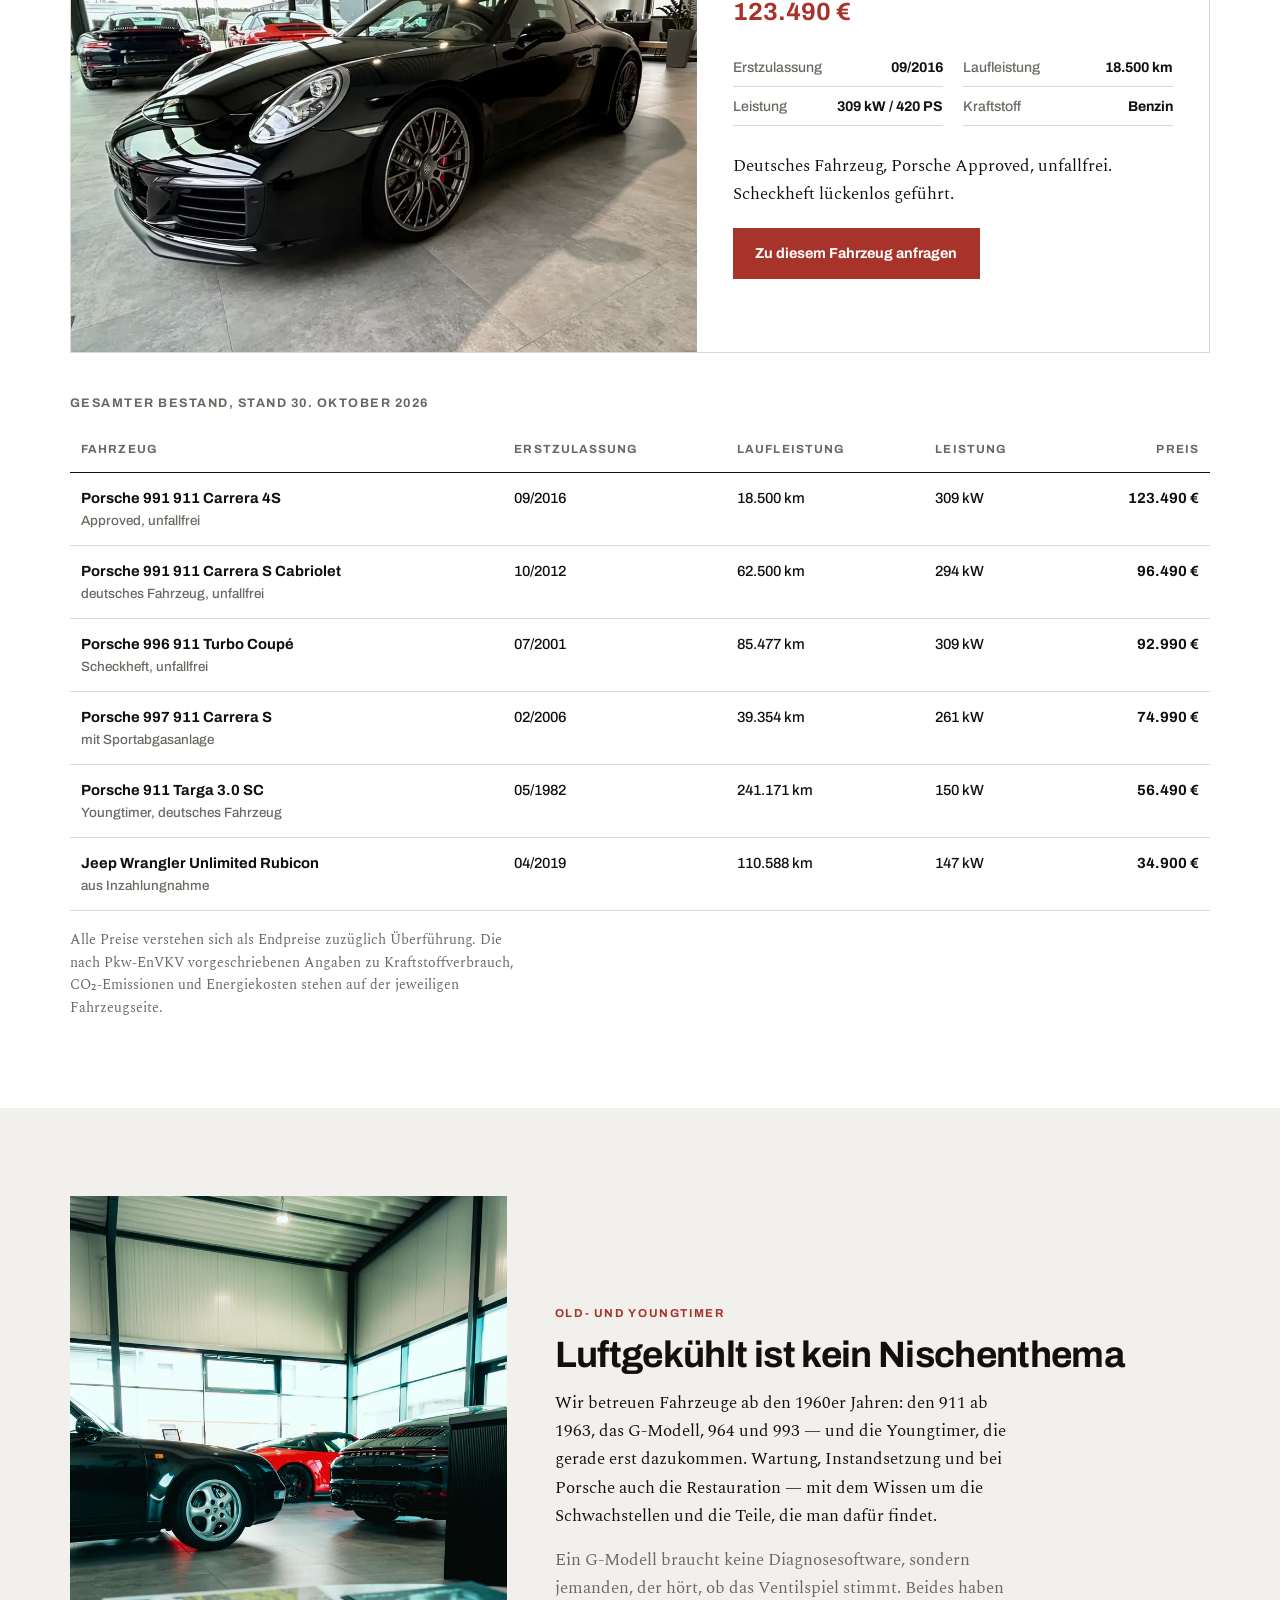
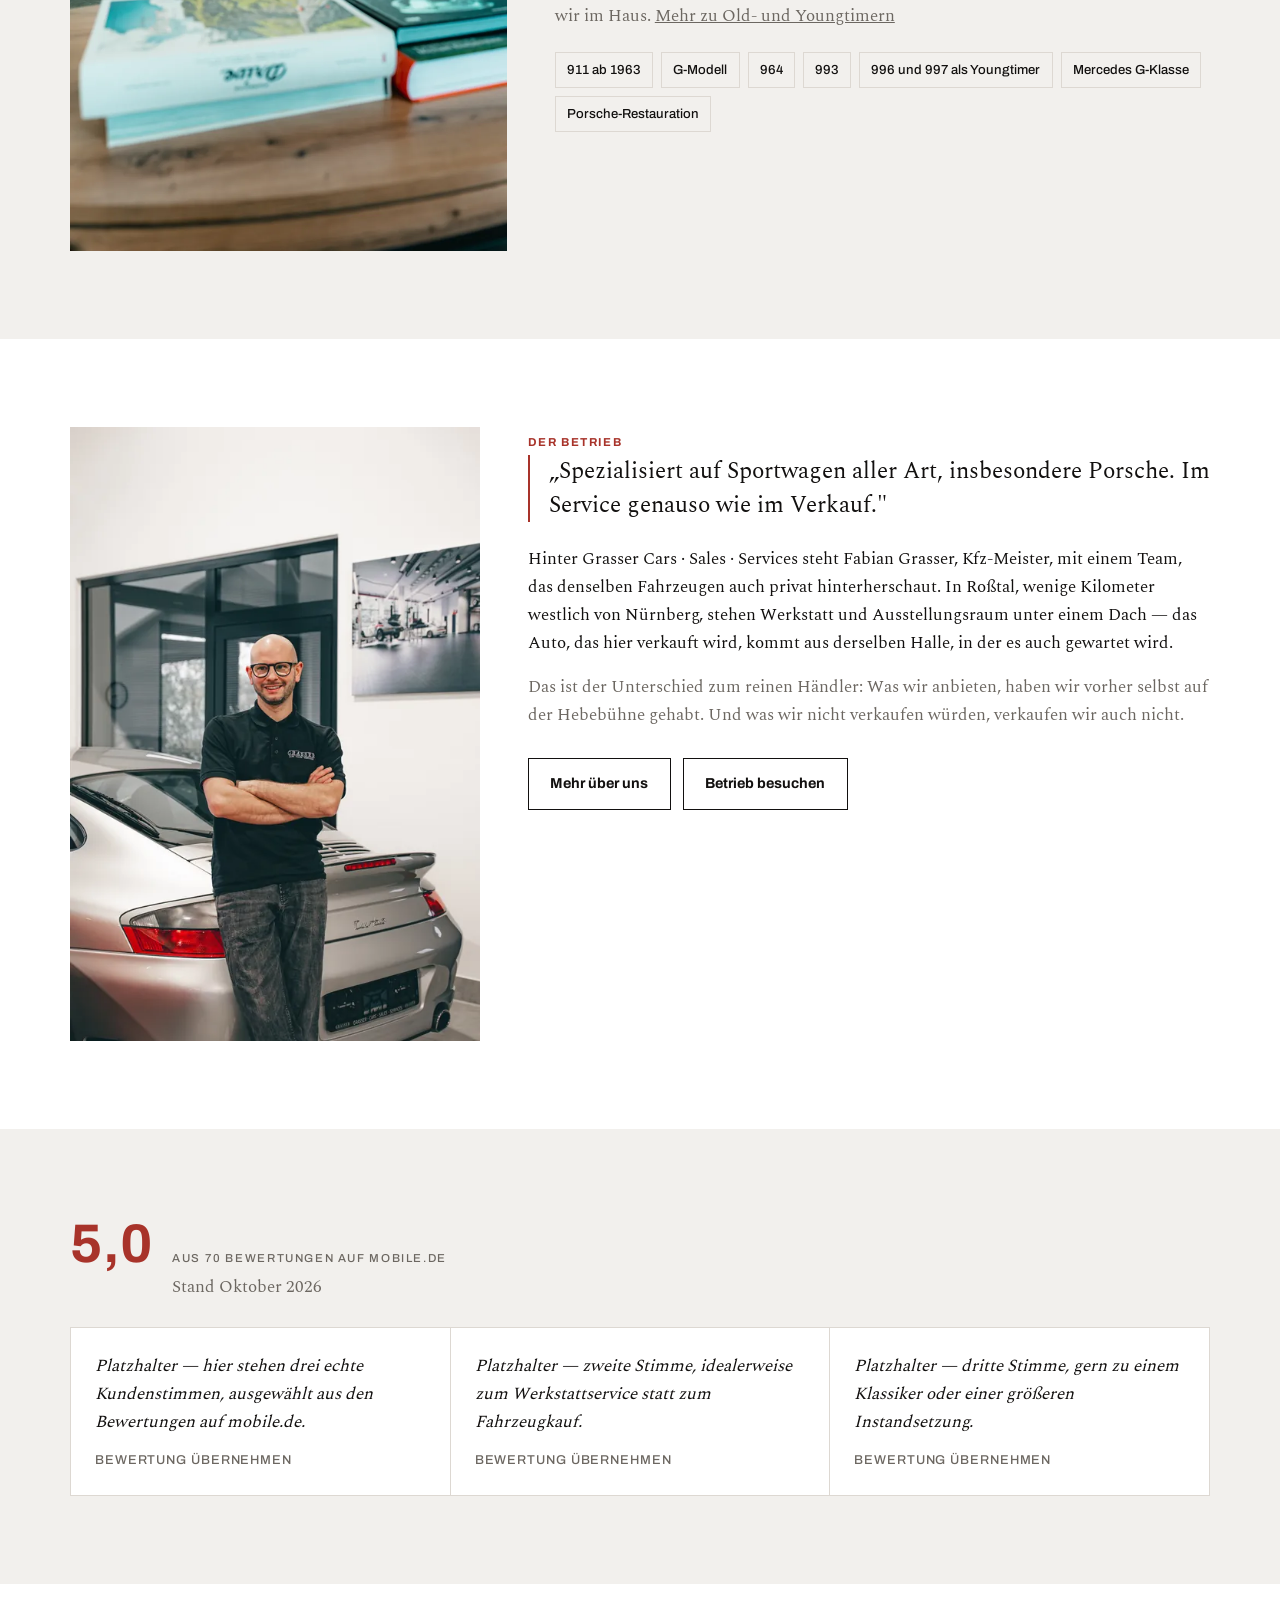
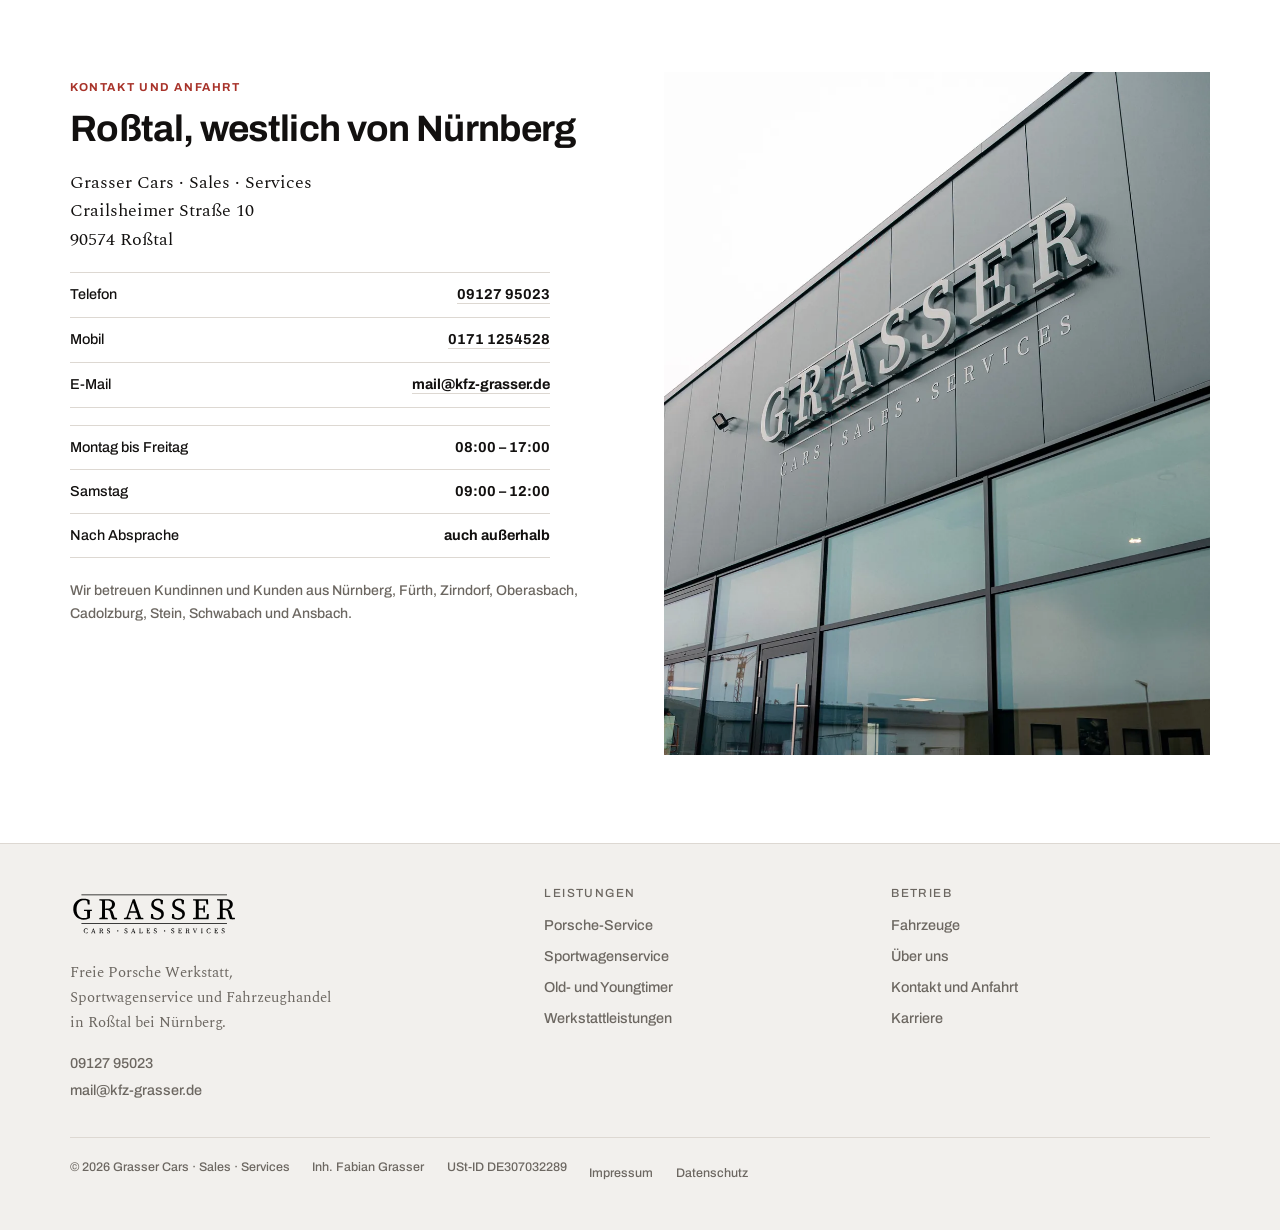
==== commit 02dcae39: "feat(relaunch): Impressum und Datenschutz, in allen Fusszeilen verlinkt Impressum nach DDG/MStV mit " ====
--- a/relaunch/index.html
+++ b/relaunch/index.html
@@ -376,8 +376,8 @@
       <span>© 2026 Grasser Cars · Sales · Services</span>
       <span>Inh. Fabian Grasser</span>
       <span>USt-ID DE307032289</span>
-      <span>Impressum</span>
-      <span>Datenschutz</span>
+      <a href="impressum.html">Impressum</a>
+      <a href="datenschutz.html">Datenschutz</a>
     </div>
   </div>
 </footer>
--- a/relaunch/assets/stil.css
+++ b/relaunch/assets/stil.css
@@ -245,6 +245,17 @@
 .fuss-kontakt{font-family:var(--grotesk);font-size:.9rem;margin-top:.9rem;line-height:1.9}
 .fuss-kontakt a{color:var(--tinte);text-decoration:none}
 .fuss-kontakt a:hover,.fuss-kontakt a:focus-visible{color:var(--indischrot)}
+/* Rechtstexte */
+.rechtstext{max-width:72ch}
+.rechtstext h1{font-size:clamp(1.9rem,4.4vw,2.8rem);margin:.55rem 0 1.5rem}
+.rechtstext h2{font-size:clamp(1.2rem,2.4vw,1.45rem);margin:2.4rem 0 .7rem}
+.rechtstext h3{font-size:1.05rem;margin:1.6rem 0 .5rem}
+.rechtstext p,.rechtstext ul{margin:0 0 .9rem}
+.rechtstext ul{padding-left:1.2rem}
+.rechtstext li{margin-bottom:.35rem}
+.rechtstext a{color:var(--tinte);text-decoration-color:var(--indischrot);text-underline-offset:.2em}
+.rechtstext .stand{font-family:var(--grotesk);font-size:.85rem;color:var(--tinte-matt);margin-top:2.4rem}
+
 /* Formular */
 .formular{background:var(--papier);border:1px solid var(--linie);padding:clamp(1.25rem,3vw,2rem);display:grid;gap:1rem}
 .formular-titel{font-size:clamp(1.3rem,2.6vw,1.6rem)}
@@ -277,6 +288,8 @@
 .fuss a{text-decoration:none;color:var(--tinte-matt)}
 .fuss a:hover,.fuss a:focus-visible{color:var(--tinte)}
 .fuss-zeile{border-top:1px solid var(--linie);margin-top:2rem;padding-top:1.2rem;font-family:var(--grotesk);font-size:.78rem;color:var(--tinte-matt);display:flex;flex-wrap:wrap;gap:.6rem 1.4rem}
+.fuss-zeile a{color:var(--tinte-matt);text-underline-offset:.2em;padding-block:.4rem}
+.fuss-zeile a:hover,.fuss-zeile a:focus-visible{color:var(--indischrot)}
 
 .sprung{position:absolute;left:-9999px;top:0;z-index:40;font-family:var(--grotesk);font-weight:600;font-size:.88rem;background:var(--tinte);color:var(--papier);padding:.7rem 1.1rem;text-decoration:none}
 .sprung:focus{left:.5rem;top:.5rem}
